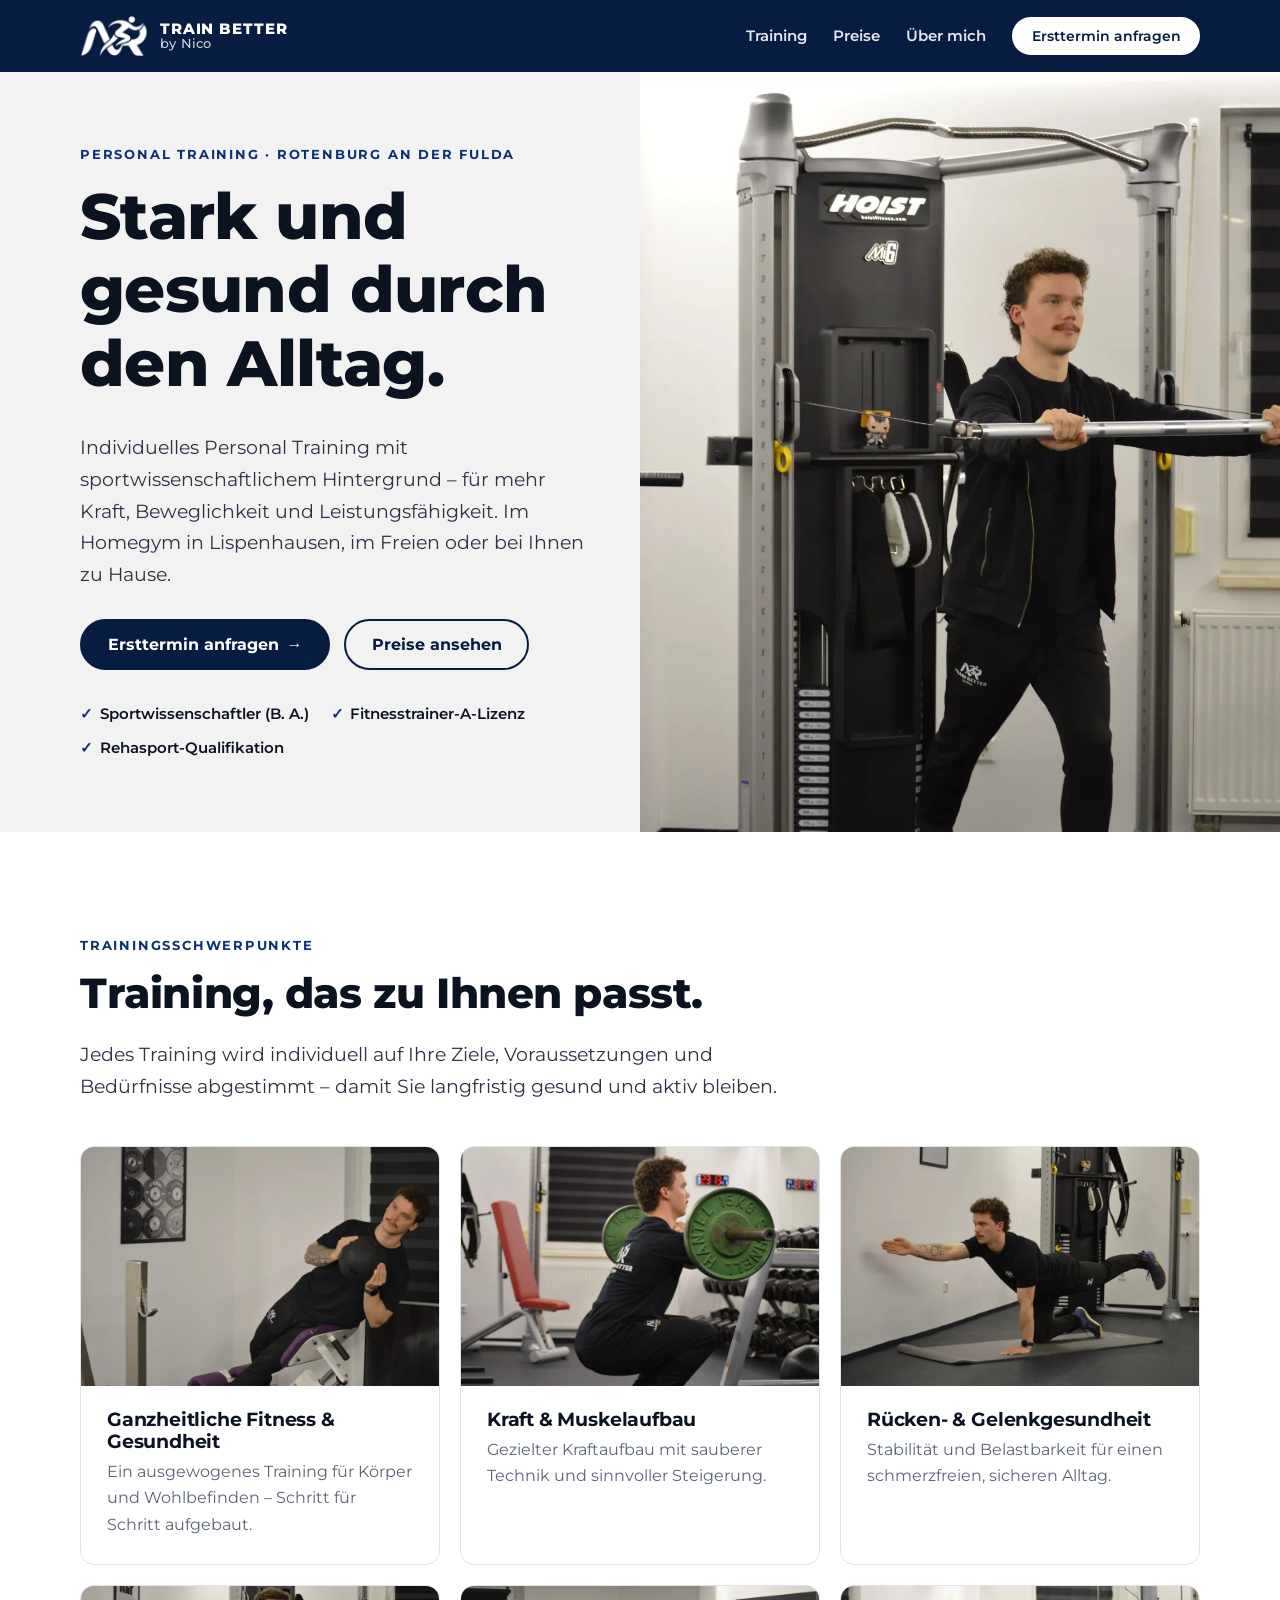
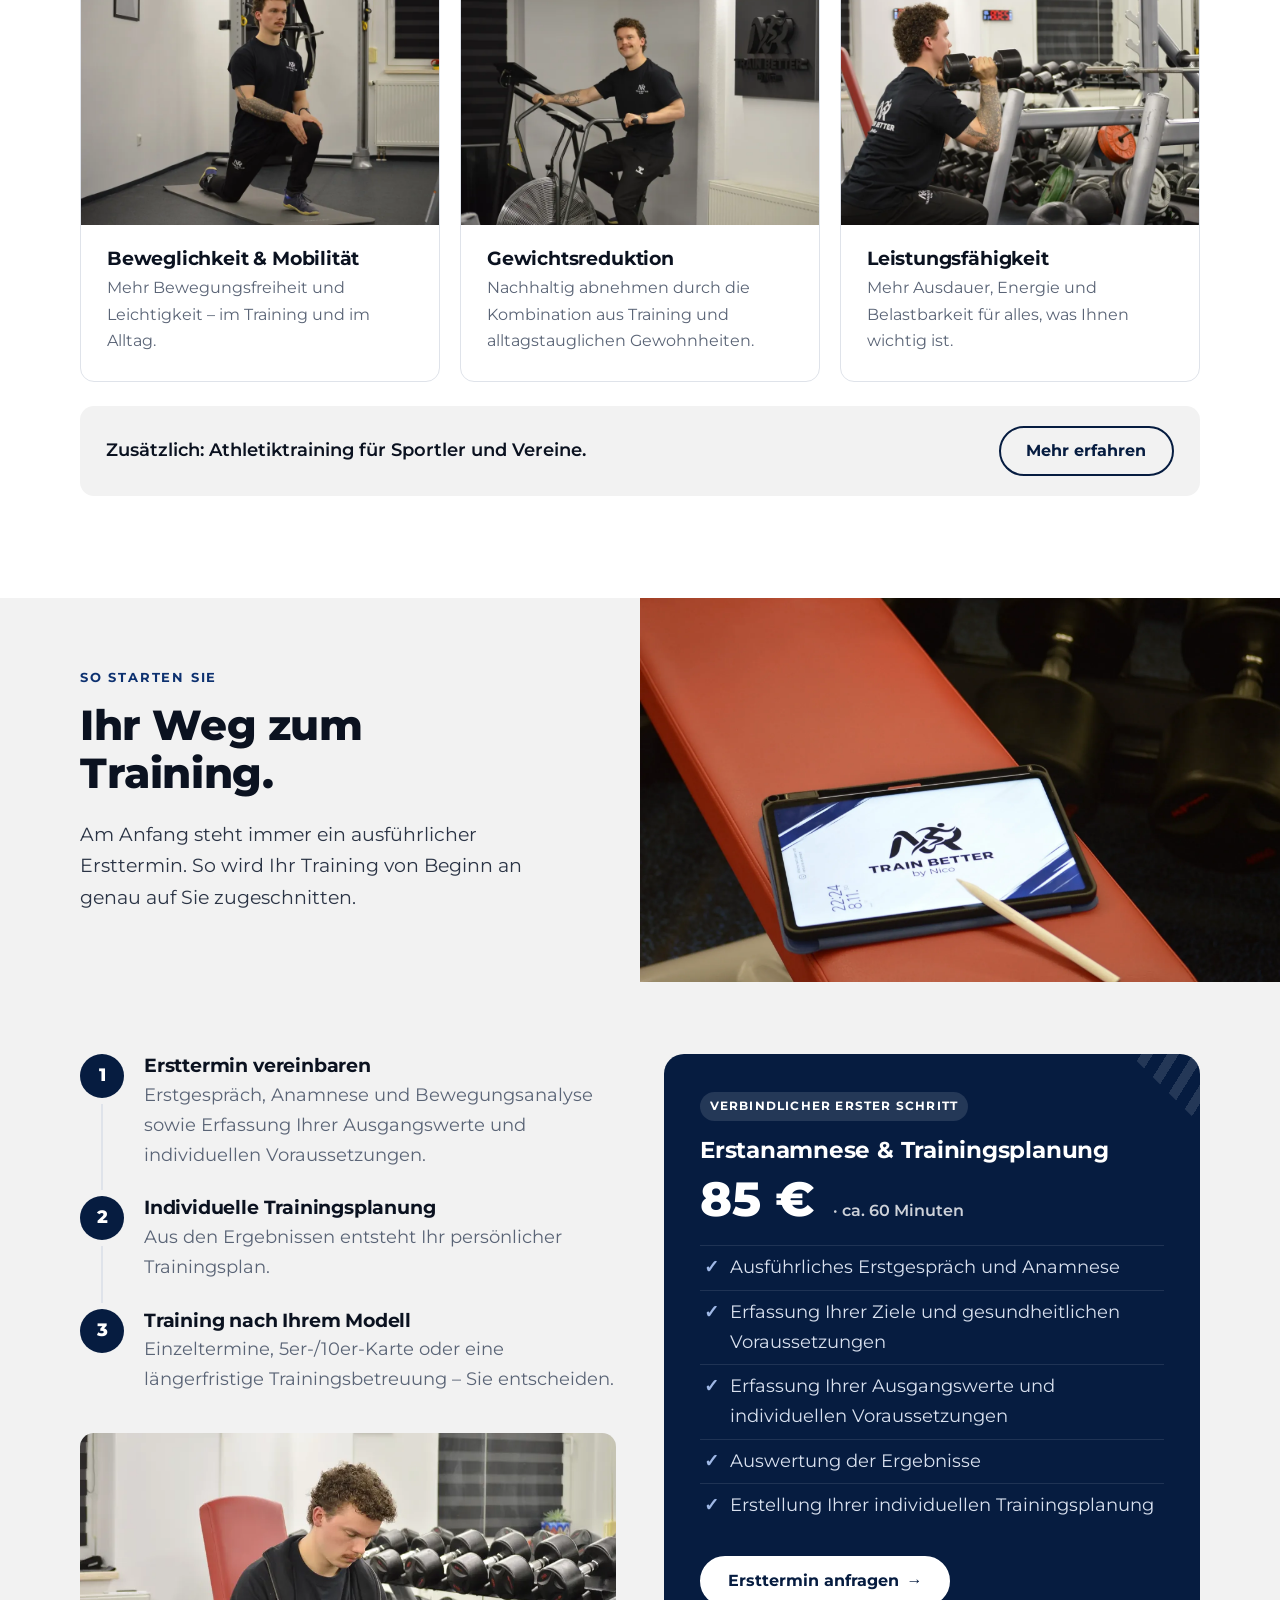
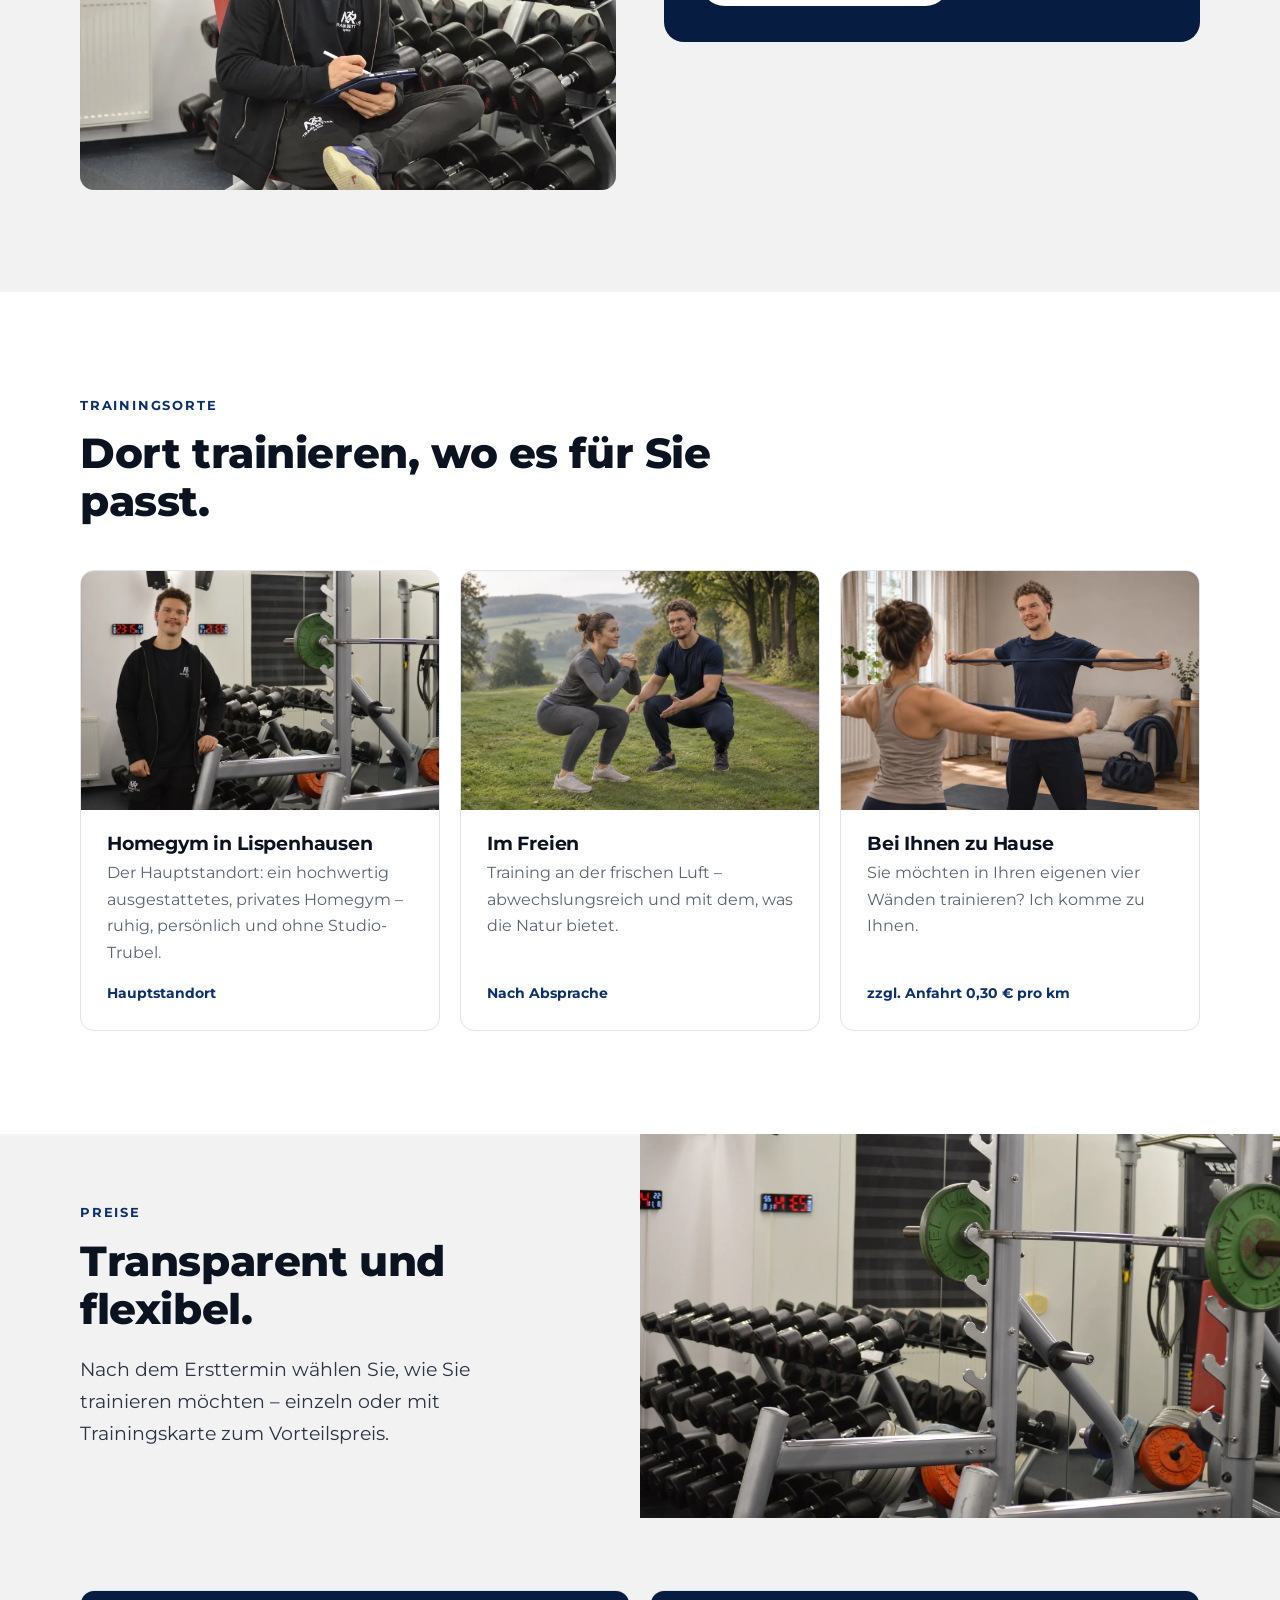
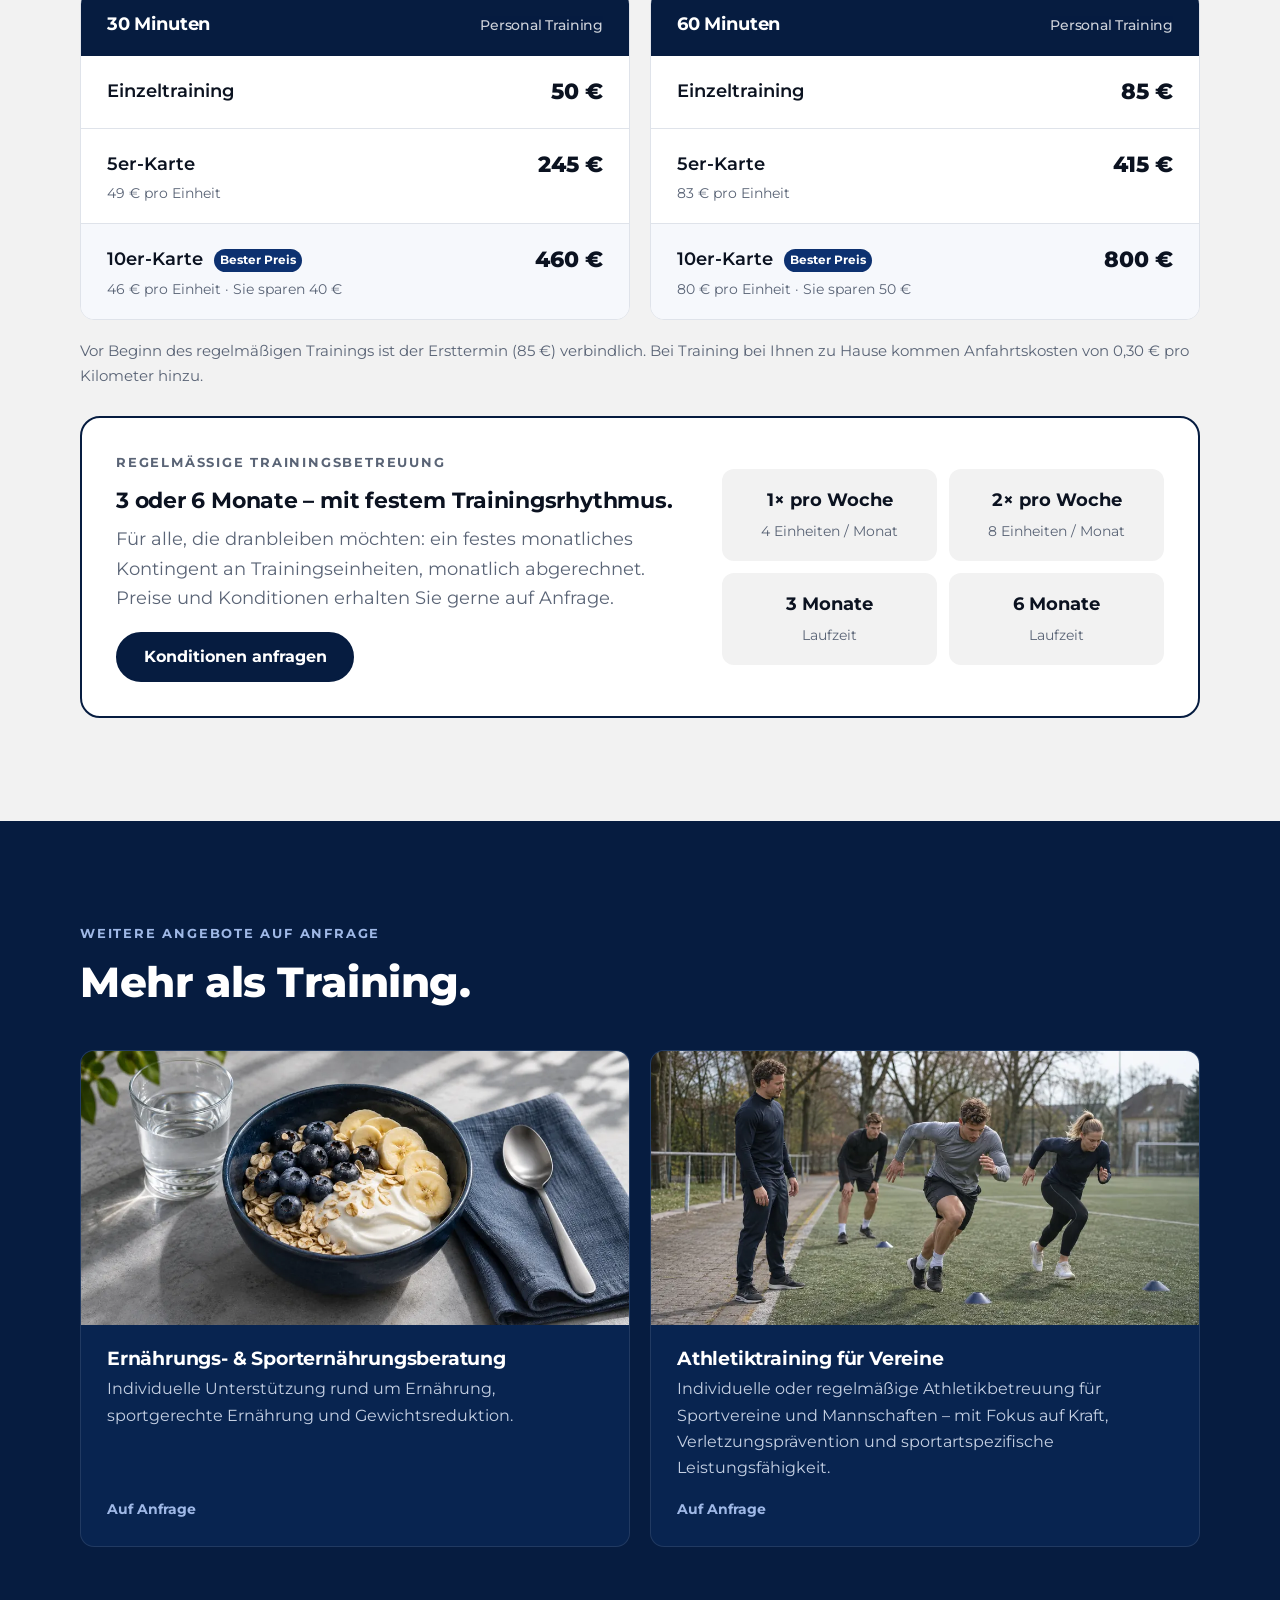
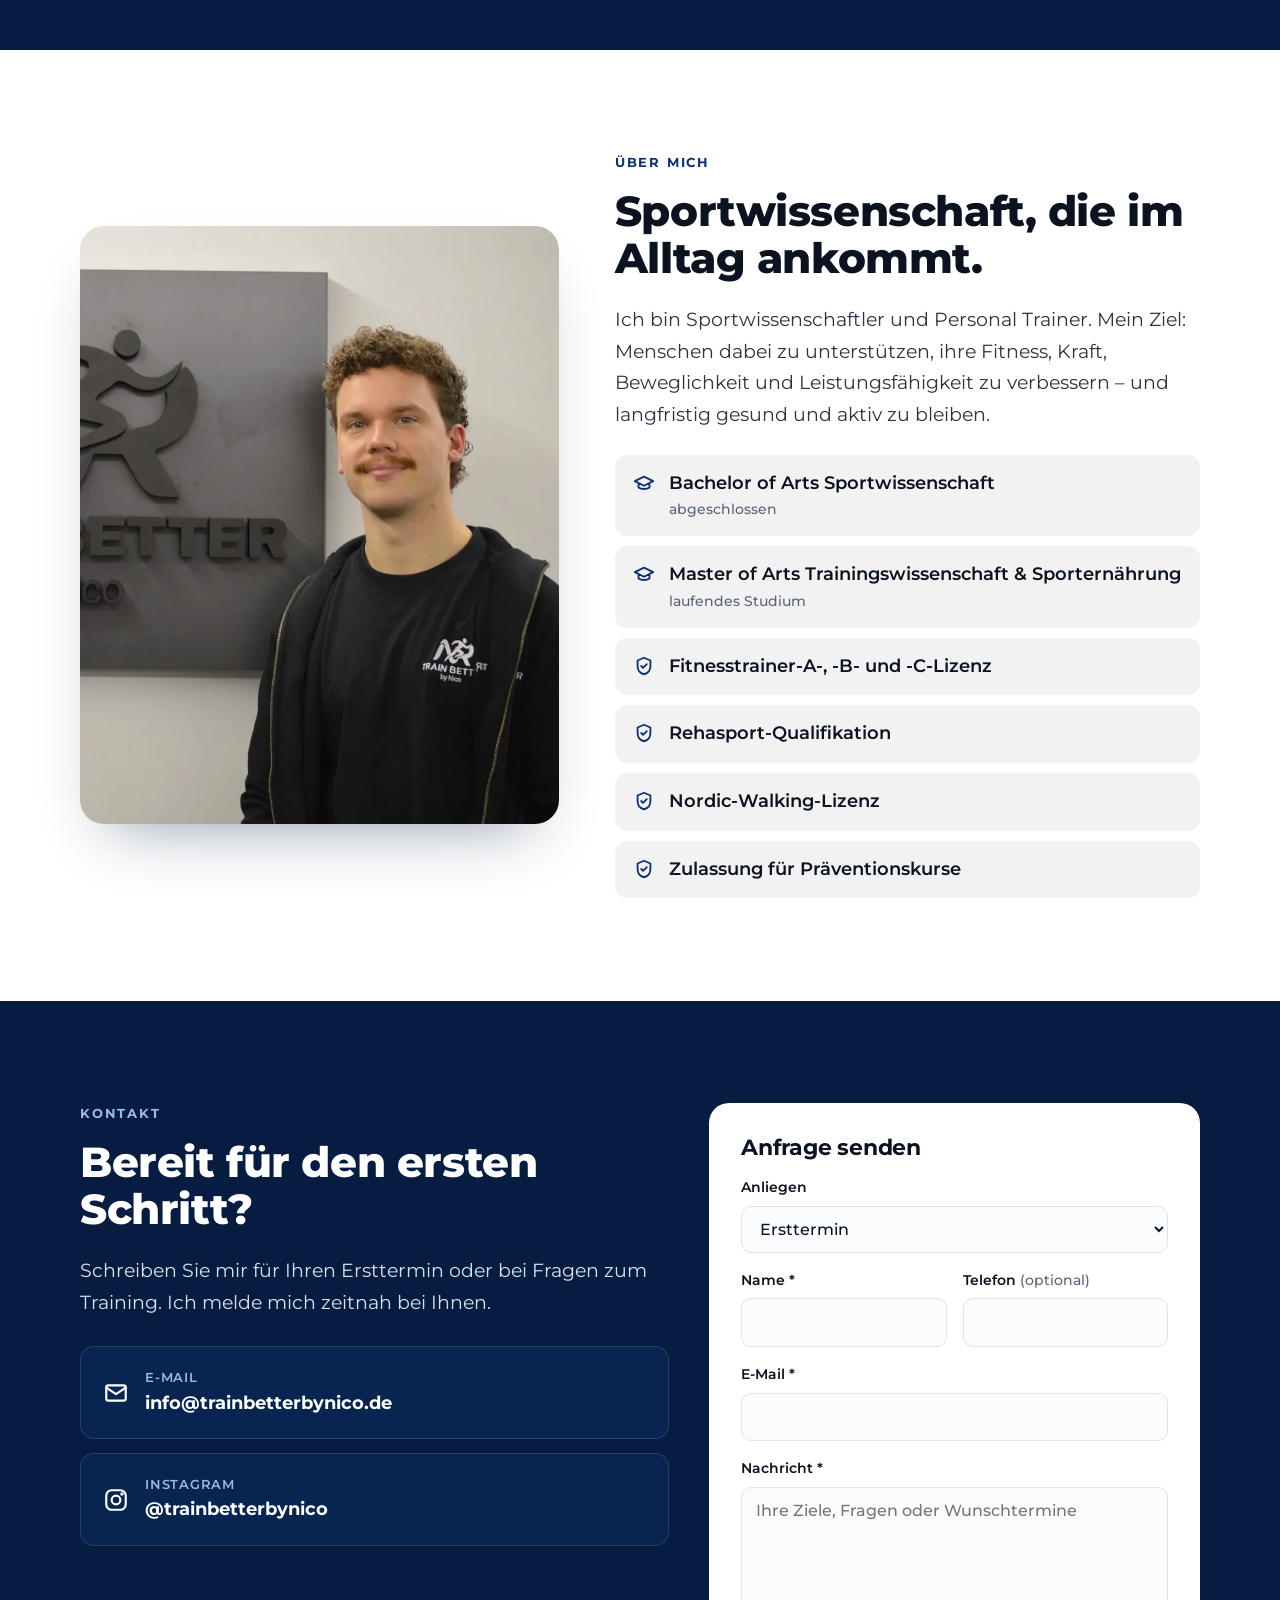
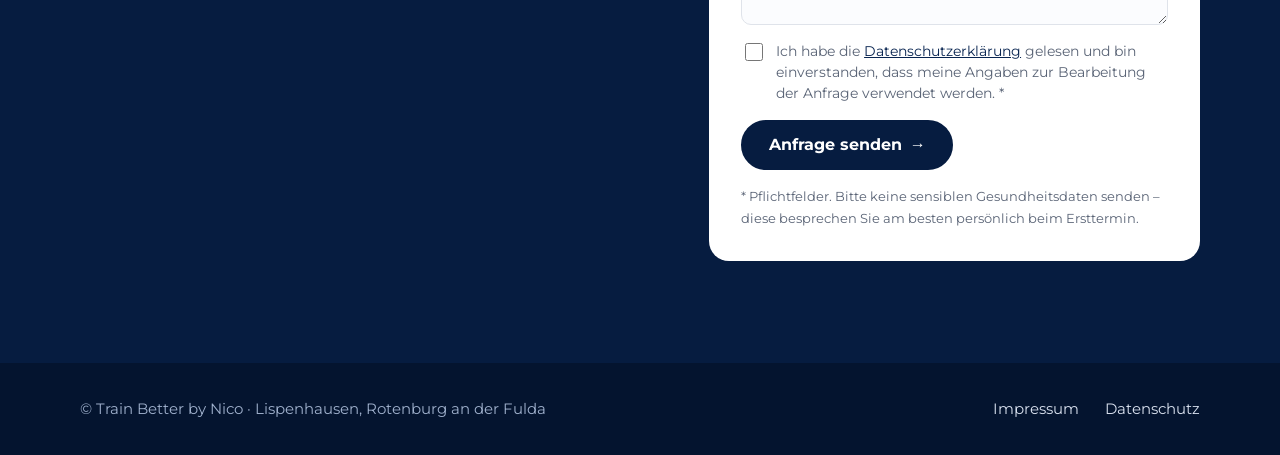
==== website/index.html @ ad7db0e7 "Echte Fotos von Nico und Textkorrekturen aus seiner Rückmeldung - Startbild, Ersttermin, Preise, Ers" ====
<!doctype html>
<html lang="de">
<head>
<meta charset="utf-8">
<meta name="viewport" content="width=device-width,initial-scale=1">
<title>Train Better by Nico – Personal Training in Rotenburg an der Fulda</title>
<meta name="description" content="Individuelles Personal Training mit sportwissenschaftlichem Hintergrund. Im Homegym in Lispenhausen, im Freien oder bei Ihnen zu Hause. Stark und gesund durch den Alltag.">
<meta name="referrer" content="no-referrer">
<meta name="theme-color" content="#061C40">
<meta property="og:title" content="Train Better by Nico – Personal Training">
<meta property="og:description" content="Stark und gesund durch den Alltag. Individuelles Personal Training mit sportwissenschaftlichem Hintergrund.">
<meta property="og:type" content="website">
<meta property="og:url" content="https://trainbetterbynico.de/">
<meta property="og:image" content="https://trainbetterbynico.de/assets/logo-dark.png">
<link rel="icon" type="image/png" href="favicon.png">
<link rel="apple-touch-icon" href="apple-touch-icon.png">
<link rel="preload" href="assets/montserrat.woff2" as="font" type="font/woff2" crossorigin>
<link rel="stylesheet" href="styles.css">
</head>
<body>

<header class="site-header">
  <div class="wrap bar">
    <a class="brand" href="#start" aria-label="Train Better by Nico – zur Startseite">
      <img src="assets/mark-light.png" alt="" width="68" height="40">
      <span>TRAIN BETTER<small>by Nico</small></span>
    </a>
    <button class="menu-toggle" type="button" aria-expanded="false" aria-controls="hauptnav" aria-label="Menü öffnen">
      <svg width="22" height="22" viewBox="0 0 24 24" fill="none" stroke="currentColor" stroke-width="2.2" stroke-linecap="round"><path d="M4 7h16M4 12h16M4 17h16"/></svg>
    </button>
    <nav class="nav" id="hauptnav" aria-label="Hauptnavigation">
      <a href="#training">Training</a>
      <a href="#preise">Preise</a>
      <a href="#ueber-nico">Über mich</a>
      <a class="btn btn-light" href="#kontakt">Ersttermin anfragen</a>
    </nav>
  </div>
</header>

<main id="start">

  <!-- HERO -->
  <div class="hero">
    <img class="hero-bg" src="assets/hero.webp" srcset="assets/hero-1200.webp 1200w, assets/hero.webp 2048w" sizes="100vw" alt="Nico trainiert am Kabelzug in seinem Homegym" width="2048" height="1361" fetchpriority="high">
    <div class="wrap hero-grid">
      <div class="hero-text">
        <p class="eyebrow">Personal Training · Rotenburg an der Fulda</p>
        <h1>Stark und gesund durch den Alltag.</h1>
        <p class="lead">Individuelles Personal Training mit sportwissenschaftlichem Hintergrund – für mehr Kraft, Beweglichkeit und Leistungsfähigkeit. Im Homegym in Lispenhausen, im Freien oder bei Ihnen zu Hause.</p>
        <div class="hero-actions">
          <a class="btn btn-primary" href="#kontakt">Ersttermin anfragen <span aria-hidden="true">→</span></a>
          <a class="btn btn-ghost" href="#preise">Preise ansehen</a>
        </div>
        <ul class="trust">
          <li>Sportwissenschaftler (B.&nbsp;A.)</li>
          <li>Fitnesstrainer-A-Lizenz</li>
          <li>Rehasport-Qualifikation</li>
        </ul>
      </div>
    </div>
  </div>

  <!-- SCHWERPUNKTE -->
  <section id="training">
    <div class="wrap">
      <div class="section-head">
        <p class="eyebrow">Trainingsschwerpunkte</p>
        <h2>Training, das zu Ihnen passt.</h2>
        <p class="lead">Jedes Training wird individuell auf Ihre Ziele, Voraussetzungen und Bedürfnisse abgestimmt – damit Sie langfristig gesund und aktiv bleiben.</p>
      </div>
      <div class="grid-3">
        <article class="card photo-card">
          <img src="assets/foto-ganzheitlich.webp" alt="Nico bei einer Rumpfübung mit Medizinball" width="900" height="598" loading="lazy" decoding="async">
          <div class="card-body">
          <h3>Ganzheitliche Fitness &amp; Gesundheit</h3>
          <p>Ein ausgewogenes Training für Körper und Wohlbefinden – Schritt für Schritt aufgebaut.</p>
          </div>
        </article>
        <article class="card photo-card">
          <img src="assets/foto-kraft.webp" alt="Nico bei einer Frontkniebeuge mit Langhantel" width="900" height="598" loading="lazy" decoding="async">
          <div class="card-body">
          <h3>Kraft &amp; Muskelaufbau</h3>
          <p>Gezielter Kraftaufbau mit sauberer Technik und sinnvoller Steigerung.</p>
          </div>
        </article>
        <article class="card photo-card">
          <img src="assets/foto-ruecken.webp" alt="Nico im Vierfüßlerstand mit gestrecktem Arm und Bein" width="900" height="598" loading="lazy" decoding="async">
          <div class="card-body">
          <h3>Rücken- &amp; Gelenkgesundheit</h3>
          <p>Stabilität und Belastbarkeit für einen schmerzfreien, sicheren Alltag.</p>
          </div>
        </article>
        <article class="card photo-card">
          <img src="assets/foto-beweglichkeit.webp" alt="Nico bei einer Dehnübung im Ausfallschritt" width="900" height="598" loading="lazy" decoding="async">
          <div class="card-body">
          <h3>Beweglichkeit &amp; Mobilität</h3>
          <p>Mehr Bewegungsfreiheit und Leichtigkeit – im Training und im Alltag.</p>
          </div>
        </article>
        <article class="card photo-card">
          <img src="assets/foto-abnehmen.webp" alt="Nico auf dem Air Bike" width="900" height="598" loading="lazy" decoding="async">
          <div class="card-body">
          <h3>Gewichtsreduktion</h3>
          <p>Nachhaltig abnehmen durch die Kombination aus Training und alltagstauglichen Gewohnheiten.</p>
          </div>
        </article>
        <article class="card photo-card">
          <img src="assets/foto-leistung.webp" alt="Nico bei einer Kniebeuge mit Kurzhantel" width="900" height="598" loading="lazy" decoding="async">
          <div class="card-body">
          <h3>Leistungsfähigkeit</h3>
          <p>Mehr Ausdauer, Energie und Belastbarkeit für alles, was Ihnen wichtig ist.</p>
          </div>
        </article>
      </div>
      <div class="note-strip">
        <p>Zusätzlich: Athletiktraining für Sportler und Vereine.</p>
        <a class="btn btn-ghost" href="#weitere">Mehr erfahren</a>
      </div>
    </div>
  </section>

  <!-- SO STARTEN SIE -->
  <section class="section-grey start-section" id="ersttermin">
    <div class="start-banner">
      <img class="start-banner-img" src="assets/ersttermin.webp" srcset="assets/ersttermin-1200.webp 1200w, assets/ersttermin.webp 2048w" sizes="100vw" alt="Tablet mit Train-Better-Logo auf einer Hantelbank" width="2048" height="1361" loading="lazy" decoding="async">
      <div class="wrap">
        <div class="start-banner-text">
          <p class="eyebrow">So starten Sie</p>
          <h2>Ihr Weg zum Training.</h2>
          <p class="lead">Am Anfang steht immer ein ausführlicher Ersttermin. So wird Ihr Training von Beginn an genau auf Sie zugeschnitten.</p>
        </div>
      </div>
    </div>
    <div class="wrap start-grid">
      <div>
        <ol class="steps">
          <li>
            <h3>Ersttermin vereinbaren</h3>
            <p>Erstgespräch, Anamnese und Bewegungsanalyse sowie Erfassung Ihrer Ausgangswerte und individuellen Voraussetzungen.</p>
          </li>
          <li>
            <h3>Individuelle Trainingsplanung</h3>
            <p>Aus den Ergebnissen entsteht Ihr persönlicher Trainingsplan.</p>
          </li>
          <li>
            <h3>Training nach Ihrem Modell</h3>
            <p>Einzeltermine, 5er-/10er-Karte oder eine längerfristige Trainingsbetreuung – Sie entscheiden.</p>
          </li>
        </ol>
        <figure class="start-photo">
          <img src="assets/erstgespraech.webp" alt="Nico notiert Trainingsdaten auf einem Klemmbrett" width="900" height="598" loading="lazy" decoding="async">
        </figure>
      </div>
      <div class="offer">
        <span class="badge">Verbindlicher erster Schritt</span>
        <h3>Erstanamnese &amp; Trainingsplanung</h3>
        <p class="price-big">85&nbsp;€ <small>· ca. 60 Minuten</small></p>
        <ul>
          <li>Ausführliches Erstgespräch und Anamnese</li>
          <li>Erfassung Ihrer Ziele und gesundheitlichen Voraussetzungen</li>
          <li>Erfassung Ihrer Ausgangswerte und individuellen Voraussetzungen</li>
          <li>Auswertung der Ergebnisse</li>
          <li>Erstellung Ihrer individuellen Trainingsplanung</li>
        </ul>
        <a class="btn btn-light" href="#kontakt">Ersttermin anfragen <span aria-hidden="true">→</span></a>
      </div>
    </div>
  </section>

  <!-- TRAININGSORTE -->
  <section id="orte">
    <div class="wrap">
      <div class="section-head">
        <p class="eyebrow">Trainingsorte</p>
        <h2>Dort trainieren, wo es für Sie passt.</h2>
      </div>
      <div class="grid-3">
        <article class="card photo-card loc">
          <img src="assets/ort-homegym.webp" alt="Nico am Hantelregal in seinem Homegym in Lispenhausen" width="900" height="598" loading="lazy" decoding="async">
          <div class="card-body">
          <h3>Homegym in Lispenhausen</h3>
          <p>Der Hauptstandort: ein hochwertig ausgestattetes, privates Homegym – ruhig, persönlich und ohne Studio-Trubel.</p>
          <span class="tag">Hauptstandort</span>
          </div>
        </article>
        <article class="card photo-card loc">
          <img src="assets/ort-freien.webp" alt="Nico korrigiert eine Kniebeuge bei einer Kundin auf einer Wiese" width="900" height="600" loading="lazy" decoding="async">
          <div class="card-body">
          <h3>Im Freien</h3>
          <p>Training an der frischen Luft – abwechslungsreich und mit dem, was die Natur bietet.</p>
          <span class="tag">Nach Absprache</span>
          </div>
        </article>
        <article class="card photo-card loc">
          <img src="assets/ort-zuhause.webp" alt="Nico trainiert mit einer Kundin mit Widerstandsband im Wohnzimmer" width="900" height="600" loading="lazy" decoding="async">
          <div class="card-body">
          <h3>Bei Ihnen zu Hause</h3>
          <p>Sie möchten in Ihren eigenen vier Wänden trainieren? Ich komme zu Ihnen.</p>
          <span class="tag">zzgl. Anfahrt 0,30&nbsp;€ pro km</span>
          </div>
        </article>
      </div>
    </div>
  </section>

  <!-- PREISE -->
  <section class="section-grey start-section" id="preise">
    <div class="start-banner banner-preise">
      <img class="start-banner-img" src="assets/preise.webp" srcset="assets/preise-1200.webp 1200w, assets/preise.webp 2048w" sizes="100vw" alt="Kurzhantelregal im Homegym" width="2048" height="1361" loading="lazy" decoding="async">
      <div class="wrap">
        <div class="start-banner-text">
          <p class="eyebrow">Preise</p>
          <h2>Transparent und flexibel.</h2>
          <p class="lead">Nach dem Ersttermin wählen Sie, wie Sie trainieren möchten – einzeln oder mit Trainingskarte zum Vorteilspreis.</p>
        </div>
      </div>
    </div>
    <div class="wrap">
      <div class="price-wrap">
        <div class="price-card">
          <h3>30 Minuten <span>Personal Training</span></h3>
          <div class="price-row">
            <span class="name">Einzeltraining</span><span class="val">50&nbsp;€</span>
          </div>
          <div class="price-row">
            <span class="name">5er-Karte</span><span class="val">245&nbsp;€</span>
            <span class="per">49&nbsp;€ pro Einheit</span>
          </div>
          <div class="price-row hl">
            <span class="name">10er-Karte <span class="save">Bester Preis</span></span><span class="val">460&nbsp;€</span>
            <span class="per">46&nbsp;€ pro Einheit · Sie sparen 40&nbsp;€</span>
          </div>
        </div>
        <div class="price-card">
          <h3>60 Minuten <span>Personal Training</span></h3>
          <div class="price-row">
            <span class="name">Einzeltraining</span><span class="val">85&nbsp;€</span>
          </div>
          <div class="price-row">
            <span class="name">5er-Karte</span><span class="val">415&nbsp;€</span>
            <span class="per">83&nbsp;€ pro Einheit</span>
          </div>
          <div class="price-row hl">
            <span class="name">10er-Karte <span class="save">Bester Preis</span></span><span class="val">800&nbsp;€</span>
            <span class="per">80&nbsp;€ pro Einheit · Sie sparen 50&nbsp;€</span>
          </div>
        </div>
      </div>
      <p class="price-foot">Vor Beginn des regelmäßigen Trainings ist der Ersttermin (85&nbsp;€) verbindlich. Bei Training bei Ihnen zu Hause kommen Anfahrtskosten von 0,30&nbsp;€ pro Kilometer hinzu.</p>

      <div class="plan">
        <div>
          <p class="eyebrow">Regelmäßige Trainingsbetreuung</p>
          <h3>3 oder 6 Monate – mit festem Trainingsrhythmus.</h3>
          <p>Für alle, die dranbleiben möchten: ein festes monatliches Kontingent an Trainingseinheiten, monatlich abgerechnet. Preise und Konditionen erhalten Sie gerne auf Anfrage.</p>
          <a class="btn btn-primary" href="#kontakt" data-anliegen="Trainingsbetreuung (3 oder 6 Monate)">Konditionen anfragen</a>
        </div>
        <div class="plan-opts">
          <div><strong>1× pro Woche</strong><span>4 Einheiten / Monat</span></div>
          <div><strong>2× pro Woche</strong><span>8 Einheiten / Monat</span></div>
          <div><strong>3 Monate</strong><span>Laufzeit</span></div>
          <div><strong>6 Monate</strong><span>Laufzeit</span></div>
        </div>
      </div>
    </div>
  </section>

  <!-- WEITERE ANGEBOTE -->
  <section class="section-navy" id="weitere">
    <div class="wrap">
      <div class="section-head">
        <p class="eyebrow">Weitere Angebote auf Anfrage</p>
        <h2>Mehr als Training.</h2>
      </div>
      <div class="grid-2">
        <article class="card photo-card loc">
          <img src="assets/angebot-ernaehrung.webp" alt="Schale mit Haferflocken, Joghurt, Heidelbeeren und Banane" width="1000" height="500" loading="lazy" decoding="async">
          <div class="card-body">
          <h3>Ernährungs- &amp; Sporternährungsberatung</h3>
          <p>Individuelle Unterstützung rund um Ernährung, sportgerechte Ernährung und Gewichtsreduktion.</p>
          <span class="tag">Auf Anfrage</span>
          </div>
        </article>
        <article class="card photo-card loc">
          <img src="assets/angebot-verein.webp" alt="Nico beobachtet Sportler bei Sprintübungen auf dem Sportplatz" width="1000" height="500" loading="lazy" decoding="async">
          <div class="card-body">
          <h3>Athletiktraining für Vereine</h3>
          <p>Individuelle oder regelmäßige Athletikbetreuung für Sportvereine und Mannschaften – mit Fokus auf Kraft, Verletzungsprävention und sportartspezifische Leistungsfähigkeit.</p>
          <span class="tag">Auf Anfrage</span>
          </div>
        </article>
      </div>
    </div>
  </section>

  <!-- ÜBER MICH -->
  <section id="ueber-nico">
    <div class="wrap about-grid">
      <div class="about-photo">
        <img src="assets/nico-portrait.webp" alt="Nico in seinem Homegym vor dem Train-Better-Logo" width="800" height="1000" loading="lazy" decoding="async">
      </div>
      <div>
        <p class="eyebrow">Über mich</p>
        <h2>Sportwissenschaft, die im Alltag ankommt.</h2>
        <p class="lead">Ich bin Sportwissenschaftler und Personal Trainer. Mein Ziel: Menschen dabei zu unterstützen, ihre Fitness, Kraft, Beweglichkeit und Leistungsfähigkeit zu verbessern – und langfristig gesund und aktiv zu bleiben.</p>
        <ul class="quals">
          <li><svg viewBox="0 0 24 24" fill="none" stroke="currentColor" stroke-width="2" stroke-linecap="round" stroke-linejoin="round" aria-hidden="true"><path d="M22 10L12 5 2 10l10 5 10-5zM6 12v5c3 2 9 2 12 0v-5"/></svg><div>Bachelor of Arts Sportwissenschaft<span>abgeschlossen</span></div></li>
          <li><svg viewBox="0 0 24 24" fill="none" stroke="currentColor" stroke-width="2" stroke-linecap="round" stroke-linejoin="round" aria-hidden="true"><path d="M22 10L12 5 2 10l10 5 10-5zM6 12v5c3 2 9 2 12 0v-5"/></svg><div>Master of Arts Trainingswissenschaft &amp; Sporternährung<span>laufendes Studium</span></div></li>
          <li><svg viewBox="0 0 24 24" fill="none" stroke="currentColor" stroke-width="2" stroke-linecap="round" stroke-linejoin="round" aria-hidden="true"><path d="M9 12l2 2 4-4M12 3l7 3v6c0 4.5-3 8-7 9-4-1-7-4.5-7-9V6z"/></svg><div>Fitnesstrainer-A-, -B- und -C-Lizenz</div></li>
          <li><svg viewBox="0 0 24 24" fill="none" stroke="currentColor" stroke-width="2" stroke-linecap="round" stroke-linejoin="round" aria-hidden="true"><path d="M9 12l2 2 4-4M12 3l7 3v6c0 4.5-3 8-7 9-4-1-7-4.5-7-9V6z"/></svg><div>Rehasport-Qualifikation</div></li>
          <li><svg viewBox="0 0 24 24" fill="none" stroke="currentColor" stroke-width="2" stroke-linecap="round" stroke-linejoin="round" aria-hidden="true"><path d="M9 12l2 2 4-4M12 3l7 3v6c0 4.5-3 8-7 9-4-1-7-4.5-7-9V6z"/></svg><div>Nordic-Walking-Lizenz</div></li>
          <li><svg viewBox="0 0 24 24" fill="none" stroke="currentColor" stroke-width="2" stroke-linecap="round" stroke-linejoin="round" aria-hidden="true"><path d="M9 12l2 2 4-4M12 3l7 3v6c0 4.5-3 8-7 9-4-1-7-4.5-7-9V6z"/></svg><div>Zulassung für Präventionskurse</div></li>
        </ul>
      </div>
    </div>
  </section>

  <!-- KONTAKT -->
  <section class="section-navy" id="kontakt">
    <div class="wrap contact-box">
      <div>
        <p class="eyebrow">Kontakt</p>
        <h2>Bereit für den ersten Schritt?</h2>
        <p class="lead" style="color:#d9e1ef">Schreiben Sie mir für Ihren Ersttermin oder bei Fragen zum Training. Ich melde mich zeitnah bei Ihnen.</p>
        <ul class="contact-list">
          <li>
            <a href="mailto:info@trainbetterbynico.de">
              <svg viewBox="0 0 24 24" fill="none" stroke="currentColor" stroke-width="2" stroke-linecap="round" stroke-linejoin="round" aria-hidden="true"><rect x="3" y="5" width="18" height="14" rx="2"/><path d="M3 7l9 6 9-6"/></svg>
              <span><small>E-Mail</small><strong>info@trainbetterbynico.de</strong></span>
            </a>
          </li>
          <li>
            <a href="https://www.instagram.com/trainbetterbynico/" rel="noopener" target="_blank">
              <svg viewBox="0 0 24 24" fill="none" stroke="currentColor" stroke-width="2" stroke-linecap="round" stroke-linejoin="round" aria-hidden="true"><rect x="3" y="3" width="18" height="18" rx="5"/><circle cx="12" cy="12" r="4"/><circle cx="17.5" cy="6.5" r=".6" fill="currentColor"/></svg>
              <span><small>Instagram</small><strong>@trainbetterbynico</strong></span>
            </a>
          </li>
        </ul>
      </div>
      <form class="contact-form" action="kontakt.php" method="post" accept-charset="UTF-8">
        <h3>Anfrage senden</h3>
        <p class="form-error" id="form-error" role="alert" hidden></p>
        <input type="hidden" name="t" id="form-t" value="">
        <div class="hp" aria-hidden="true"><label>Website <input type="text" name="website" tabindex="-1" autocomplete="off"></label></div>
        <label class="field">Anliegen
          <select name="anliegen" id="form-anliegen">
              <option>Ersttermin</option>
              <option>Personal Training</option>
              <option>Trainingsbetreuung (3 oder 6 Monate)</option>
              <option>Ernährungsberatung</option>
              <option>Athletiktraining für Vereine</option>
              <option>Sonstiges</option>
          </select>
        </label>
        <div class="field-row">
          <label class="field">Name *<input type="text" name="name" required maxlength="100" autocomplete="name"></label>
          <label class="field"><span>Telefon <span class="opt">(optional)</span></span><input type="tel" name="telefon" maxlength="50" autocomplete="tel"></label>
        </div>
        <label class="field">E-Mail *<input type="email" name="email" required maxlength="200" autocomplete="email"></label>
        <label class="field">Nachricht *<textarea name="nachricht" rows="5" required maxlength="5000" placeholder="Ihre Ziele, Fragen oder Wunschtermine"></textarea></label>
        <label class="check"><input type="checkbox" name="datenschutz" required> <span>Ich habe die <a href="datenschutz.html" target="_blank">Datenschutzerklärung</a> gelesen und bin einverstanden, dass meine Angaben zur Bearbeitung der Anfrage verwendet werden. *</span></label>
        <button class="btn btn-primary" type="submit">Anfrage senden <span aria-hidden="true">→</span></button>
        <p class="form-note">* Pflichtfelder. Bitte keine sensiblen Gesundheitsdaten senden – diese besprechen Sie am besten persönlich beim Ersttermin.</p>
      </form>
    </div>
  </section>

</main>

<footer class="site-footer">
  <div class="wrap bar">
    <span>© Train Better by Nico · Lispenhausen, Rotenburg an der Fulda</span>
    <nav aria-label="Rechtliche Informationen">
      <a href="impressum.html">Impressum</a>
      <a href="datenschutz.html">Datenschutz</a>
    </nav>
  </div>
</footer>

<script>
(function () {
  // Kontaktformular: Startzeit, Anliegen aus Buttons, Fehlermeldungen
  var t = document.getElementById('form-t');
  if (t) t.value = Math.floor(Date.now() / 1000);
  var sel = document.getElementById('form-anliegen');
  document.querySelectorAll('[data-anliegen]').forEach(function (a) {
    a.addEventListener('click', function () { if (sel) sel.value = a.getAttribute('data-anliegen'); });
  });
  var msgs = {
    pflicht: 'Bitte füllen Sie alle Pflichtfelder aus und bestätigen Sie die Datenschutzerklärung.',
    email: 'Bitte prüfen Sie Ihre E-Mail-Adresse.',
    zeit: 'Das ging etwas zu schnell – bitte senden Sie das Formular noch einmal.',
    senden: 'Die Nachricht konnte leider nicht gesendet werden. Bitte schreiben Sie direkt an info@trainbetterbynico.de.'
  };
  var f = new URLSearchParams(location.search).get('fehler');
  var box = document.getElementById('form-error');
  if (f && box && msgs[f]) { box.textContent = msgs[f]; box.hidden = false; }
  var btn = document.querySelector('.menu-toggle');
  var nav = document.getElementById('hauptnav');
  if (!btn || !nav) return;
  btn.addEventListener('click', function () {
    var open = nav.classList.toggle('open');
    btn.setAttribute('aria-expanded', open);
    btn.setAttribute('aria-label', open ? 'Menü schließen' : 'Menü öffnen');
  });
  nav.addEventListener('click', function (e) {
    if (e.target.closest('a')) { nav.classList.remove('open'); btn.setAttribute('aria-expanded', 'false'); }
  });
})();
</script>
</body>
</html>
---- website/styles.css ----
@font-face {
  font-family: "Montserrat";
  src: url("assets/montserrat.woff2") format("woff2");
  font-weight: 100 900;
  font-style: normal;
  font-display: swap;
}

:root {
  --navy: #061C40;
  --navy-2: #082450;
  --navy-3: #0d3170;
  --black: #000000;
  --ink: #0b1220;
  --text: #2b3445;
  --muted: #5a6476;
  --white: #FFFFFF;
  --grey: #F2F2F2;
  --line: #dfe3ea;
  --radius: 14px;
  --wrap: 1120px;
}

*, *::before, *::after { box-sizing: border-box; }
html { scroll-behavior: smooth; scroll-padding-top: 84px; -webkit-text-size-adjust: 100%; }
body {
  margin: 0;
  font-family: "Montserrat", Arial, sans-serif;
  font-size: 18px;
  line-height: 1.65;
  color: var(--text);
  background: var(--white);
}
img { max-width: 100%; height: auto; display: block; }
a { color: var(--navy-2); }
h1, h2, h3 { color: var(--ink); line-height: 1.15; margin: 0 0 .5em; letter-spacing: -.01em; }
h1 { font-size: clamp(2.3rem, 5.5vw, 4rem); font-weight: 800; }
h2 { font-size: clamp(1.8rem, 3.6vw, 2.6rem); font-weight: 800; }
h3 { font-size: 1.2rem; font-weight: 700; }
p { margin: 0 0 1em; }

.wrap { width: min(var(--wrap), 100% - 40px); margin-inline: auto; }
.eyebrow {
  font-size: .8rem; font-weight: 700; letter-spacing: .14em; text-transform: uppercase;
  color: var(--navy-3); margin: 0 0 .9rem;
}
.lead { font-size: 1.2rem; color: var(--text); max-width: 38em; }

/* Buttons */
.btn {
  display: inline-flex; align-items: center; gap: .5em;
  padding: .95em 1.6em; border-radius: 999px;
  font: 700 1rem/1 "Montserrat", Arial, sans-serif; text-decoration: none;
  border: 2px solid var(--navy); transition: background .2s, color .2s, transform .2s;
}
.btn-primary { background: var(--navy); color: var(--white); }
.btn-primary:hover { background: var(--navy-2); transform: translateY(-1px); }
.btn-ghost { background: transparent; color: var(--navy); }
.btn-ghost:hover { background: var(--navy); color: var(--white); }
.btn-light { background: var(--white); color: var(--navy); border-color: var(--white); }
.btn-light:hover { background: var(--grey); }
.btn:focus-visible, a:focus-visible { outline: 3px solid #6aa0ff; outline-offset: 3px; }

/* Header */
.site-header {
  position: sticky; top: 0; z-index: 20;
  background: var(--navy); color: var(--white);
  box-shadow: 0 1px 0 rgba(255,255,255,.06);
}
.site-header .bar { display: flex; align-items: center; justify-content: space-between; gap: 20px; min-height: 72px; }
.brand { display: flex; align-items: center; gap: 12px; text-decoration: none; color: var(--white); }
.brand img { height: 40px; width: auto; }
.brand span { font-weight: 800; letter-spacing: .06em; font-size: .95rem; line-height: 1.1; }
.brand small { display: block; font-weight: 500; letter-spacing: .02em; font-size: .8rem; opacity: .8; }
.nav { display: flex; align-items: center; gap: 26px; }
.nav a { color: var(--white); text-decoration: none; font-weight: 600; font-size: .95rem; opacity: .9; }
.nav a:hover { opacity: 1; text-decoration: underline; text-underline-offset: 6px; }
.nav .btn { padding: .7em 1.2em; font-size: .9rem; opacity: 1; }
.nav .btn:hover { text-decoration: none; }
.nav .btn-light { color: var(--navy); }
.menu-toggle { display: none; }

/* Hero */
.hero {
  position: relative; overflow: hidden; background: var(--grey);
  min-height: clamp(520px, 42vw, 640px); display: flex; align-items: center;
  padding: 72px 0;
}
.hero-bg {
  position: absolute; top: 0; right: 0; bottom: 0; width: 50%; height: 100%;
  object-fit: cover; object-position: 72% 35%;
}
.hero-grid { position: relative; z-index: 1; width: min(var(--wrap), 100% - 40px); }
.hero-text { max-width: min(540px, 46%); }
.hero .lead { margin-bottom: 1.8rem; }
.hero-actions { display: flex; flex-wrap: wrap; gap: 14px; }
.trust { display: flex; flex-wrap: wrap; gap: 10px 22px; margin: 2rem 0 0; padding: 0; list-style: none; font-size: .92rem; font-weight: 600; color: var(--ink); }
.trust li::before { content: "✓"; color: var(--navy-3); font-weight: 800; margin-right: .45em; }

/* Sections */
section { padding: clamp(64px, 8vw, 104px) 0; }
.section-grey { background: var(--grey); }
.section-navy { background: var(--navy); color: #d9e1ef; }
.section-navy h2, .section-navy h3 { color: var(--white); }
.section-navy .eyebrow { color: #9fb8e6; }
.section-head { max-width: 720px; margin-bottom: 44px; }

/* Focus cards */
.grid-3 { display: grid; grid-template-columns: repeat(3, 1fr); gap: 20px; }
.card {
  background: var(--white); border: 1px solid var(--line); border-radius: var(--radius);
  padding: 28px;
}
.card p { margin: 0; color: var(--muted); font-size: 1rem; }
.icon {
  width: 48px; height: 48px; border-radius: 12px; background: var(--navy); color: var(--white);
  display: grid; place-items: center; margin-bottom: 18px;
}
.icon svg { width: 26px; height: 26px; }
.note-strip {
  margin-top: 24px; padding: 20px 26px; border-radius: var(--radius);
  background: var(--grey); display: flex; flex-wrap: wrap; align-items: center; justify-content: space-between; gap: 12px;
}
.note-strip p { margin: 0; font-weight: 600; color: var(--ink); }

/* Photo cards */
.photo-card { padding: 0; overflow: hidden; display: flex; flex-direction: column; }
.photo-card img { width: 100%; aspect-ratio: 3 / 2; object-fit: cover; background: var(--grey); }
.photo-card .card-body { padding: 22px 26px 26px; }
.photo-card h3 { margin-bottom: .35em; }

/* Start / Ersttermin */
.start-section { padding-top: 0; }
.start-banner {
  position: relative; overflow: hidden; display: flex; align-items: center;
  min-height: clamp(380px, 30vw, 500px); margin-bottom: clamp(48px, 6vw, 72px);
}
.start-banner-img { position: absolute; top: 0; right: 0; bottom: 0; width: 50%; height: 100%; object-fit: cover; object-position: 60% center; }
.start-banner .wrap { position: relative; z-index: 2; }
.start-banner-text { max-width: min(460px, 44%); }
.start-banner-text .lead { margin: 0; }
.banner-preise .start-banner-img { object-position: 40% center; }

.start-grid { display: grid; grid-template-columns: 1fr 1fr; gap: 48px; align-items: start; }
.steps { list-style: none; margin: 0; padding: 0; counter-reset: s; }
.steps li { position: relative; padding: 0 0 26px 64px; counter-increment: s; }
.steps li::before {
  content: counter(s); position: absolute; left: 0; top: 0;
  width: 44px; height: 44px; border-radius: 50%; background: var(--navy); color: var(--white);
  display: grid; place-items: center; font-weight: 800;
}
.steps li:not(:last-child)::after { content: ""; position: absolute; left: 21px; top: 50px; bottom: 6px; width: 2px; background: var(--line); }
.steps h3 { margin-bottom: .25em; }
.steps p { margin: 0; color: var(--muted); }
.offer {
  background: var(--navy); color: #d9e1ef; border-radius: 20px; padding: 36px;
  position: relative; overflow: hidden;
}
.offer::after {
  content: ""; position: absolute; right: -40px; top: -30px; width: 200px; height: 140px;
  background: repeating-linear-gradient(-58deg, rgba(255,255,255,.12) 0 10px, transparent 10px 22px);
  clip-path: polygon(30% 0, 100% 0, 100% 100%);
}
.offer h3 { color: var(--white); font-size: 1.45rem; }
.offer .badge { display: inline-block; font-size: .75rem; font-weight: 700; letter-spacing: .1em; text-transform: uppercase; background: rgba(255,255,255,.12); color: var(--white); padding: .4em .8em; border-radius: 999px; margin-bottom: 16px; }
.price-big { font-size: 3rem; font-weight: 800; color: var(--white); line-height: 1; margin: 6px 0 4px; }
.price-big small { font-size: 1rem; font-weight: 600; opacity: .8; margin-left: .3em; }
.offer ul { list-style: none; padding: 0; margin: 22px 0 28px; }
.offer li { padding: 7px 0 7px 30px; position: relative; border-top: 1px solid rgba(255,255,255,.1); }
.offer li::before { content: "✓"; position: absolute; left: 4px; color: #9fb8e6; font-weight: 800; }

/* Locations */
.photo-card.loc .card-body { display: flex; flex-direction: column; flex: 1; }
.start-photo { margin: 12px 0 0; }
.start-photo img { width: 100%; aspect-ratio: 3 / 2; object-fit: cover; border-radius: var(--radius); }
.loc { display: flex; flex-direction: column; }
.loc .tag { margin-top: auto; padding-top: 16px; font-size: .85rem; font-weight: 700; color: var(--navy-3); }

/* Prices */
.price-wrap { display: grid; grid-template-columns: 1fr 1fr; gap: 20px; }
.price-card { background: var(--white); border-radius: var(--radius); border: 1px solid var(--line); overflow: hidden; }
.price-card h3 { margin: 0; padding: 22px 26px; background: var(--navy); color: var(--white); font-size: 1.15rem; display: flex; justify-content: space-between; align-items: baseline; }
.price-card h3 span { font-weight: 500; font-size: .9rem; opacity: .8; }
.price-row { display: grid; grid-template-columns: 1fr auto; gap: 4px 16px; padding: 18px 26px; border-top: 1px solid var(--line); align-items: center; }
.price-row:first-of-type { border-top: 0; }
.price-row .name { font-weight: 600; color: var(--ink); }
.price-row .val { font-weight: 800; font-size: 1.35rem; color: var(--ink); text-align: right; }
.price-row .per { grid-column: 1 / -1; font-size: .88rem; color: var(--muted); margin-top: -4px; }
.price-row.hl { background: #f6f8fc; }
.price-row .save { display: inline-block; margin-left: .5em; font-size: .72rem; font-weight: 700; color: var(--white); background: var(--navy-3); padding: .2em .55em; border-radius: 999px; vertical-align: middle; }
.price-foot { margin-top: 18px; font-size: .95rem; color: var(--muted); }

.plan { margin-top: 28px; display: grid; grid-template-columns: 1.3fr 1fr; gap: 32px; align-items: center; background: var(--white); border: 2px solid var(--navy); border-radius: 20px; padding: 34px; }
.plan h3 { font-size: 1.4rem; }
.plan p { color: var(--muted); }
.plan-opts { display: grid; grid-template-columns: 1fr 1fr; gap: 12px; }
.plan-opts div { background: var(--grey); border-radius: 12px; padding: 16px; text-align: center; }
.plan-opts strong { display: block; font-size: 1.15rem; color: var(--ink); }
.plan-opts span { font-size: .88rem; color: var(--muted); }

/* Extras */
.grid-2 { display: grid; grid-template-columns: 1fr 1fr; gap: 20px; }
.section-navy .card { background: var(--navy-2); border-color: rgba(255,255,255,.1); }
.section-navy .card p { color: #c5d0e3; }
.section-navy .icon { background: var(--white); color: var(--navy); }
.section-navy .card .tag { color: #9fb8e6; }
#weitere .photo-card img { aspect-ratio: 2 / 1; }

/* About */
.about-grid { display: grid; grid-template-columns: .9fr 1.1fr; gap: 56px; align-items: center; }
.about-visual {
  background: var(--navy); border-radius: 24px; aspect-ratio: 4 / 5; position: relative; overflow: hidden;
  display: grid; place-items: center;
}
.about-visual::before {
  content: ""; position: absolute; inset: 0;
  background: repeating-linear-gradient(-58deg, rgba(255,255,255,.07) 0 12px, transparent 12px 30px);
}
.about-visual img { position: relative; width: 62%; }
.quals { list-style: none; margin: 24px 0 0; padding: 0; display: grid; gap: 10px; }
.quals li { display: flex; gap: 14px; align-items: flex-start; padding: 14px 18px; background: var(--grey); border-radius: 12px; font-weight: 600; color: var(--ink); }
.quals li svg { flex: none; width: 22px; height: 22px; color: var(--navy-3); margin-top: 3px; }
.quals li span { display: block; font-weight: 500; font-size: .9rem; color: var(--muted); }

/* About photo */
.about-photo img { width: 100%; aspect-ratio: 4 / 5; object-fit: cover; object-position: 60% center; border-radius: 24px; box-shadow: 0 30px 60px -30px rgba(6,28,64,.45); }
@media (max-width: 960px) { .about-photo { max-width: 460px; } }

/* Contact */
.contact-box { display: grid; grid-template-columns: 1.2fr 1fr; gap: 40px; align-items: center; }
.contact-list { list-style: none; margin: 0; padding: 0; display: grid; gap: 14px; }
.contact-list a {
  display: flex; align-items: center; gap: 16px; padding: 20px 22px; border-radius: 14px;
  background: var(--navy-2); color: var(--white); text-decoration: none; border: 1px solid rgba(255,255,255,.12);
  transition: background .2s;
}
.contact-list a:hover { background: var(--navy-3); }
.contact-list svg { width: 26px; height: 26px; flex: none; }
.contact-list small { display: block; font-size: .8rem; color: #9fb8e6; font-weight: 600; letter-spacing: .06em; text-transform: uppercase; }
.contact-list strong { font-weight: 700; word-break: break-word; }

/* Contact form */
.contact-box { align-items: start; }
.contact-box .contact-list { margin-top: 28px; }
.contact-form { background: var(--white); color: var(--text); border-radius: 20px; padding: 32px; display: grid; gap: 16px; }
.contact-form h3 { color: var(--ink); font-size: 1.35rem; margin: 0; }
.field { display: grid; gap: 6px; font-size: .9rem; font-weight: 600; color: var(--ink); }
.field .opt { font-weight: 500; color: var(--muted); }
.field input, .field select, .field textarea {
  font: 500 1rem/1.4 "Montserrat", Arial, sans-serif; color: var(--ink);
  padding: 12px 14px; border: 1.5px solid var(--line); border-radius: 10px; background: #fbfcfe; width: 100%;
}
.field textarea { resize: vertical; min-height: 120px; }
.field input:focus, .field select:focus, .field textarea:focus { outline: none; border-color: var(--navy-3); box-shadow: 0 0 0 3px rgba(13,49,112,.15); background: var(--white); }
.field-row { display: grid; grid-template-columns: 1fr 1fr; gap: 16px; }
.check { display: flex; gap: 10px; align-items: flex-start; font-size: .88rem; line-height: 1.5; color: var(--muted); }
.check input { width: 18px; height: 18px; margin-top: 2px; flex: none; accent-color: var(--navy); }
.check a { color: var(--navy-2); }
.contact-form .btn { justify-self: start; cursor: pointer; }
.form-note { margin: 0; font-size: .8rem; color: var(--muted); }
.form-error { margin: 0; padding: 12px 14px; border-radius: 10px; background: #fdecec; color: #8a1c1c; font-size: .9rem; font-weight: 600; }
.hp { position: absolute; left: -9999px; width: 1px; height: 1px; overflow: hidden; }
.thanks { text-align: left; padding-top: 96px; }
@media (max-width: 760px) {
  .contact-form { padding: 22px; }
  .field-row { grid-template-columns: 1fr; }
  .contact-form .btn { justify-self: stretch; justify-content: center; }
}

/* Footer */
.site-footer { background: #04142f; color: #9fb0cc; padding: 34px 0; font-size: .92rem; }
.site-footer .bar { display: flex; flex-wrap: wrap; justify-content: space-between; align-items: center; gap: 16px; }
.site-footer a { color: #d9e1ef; text-decoration: none; margin-left: 22px; }
.site-footer a:hover { text-decoration: underline; }
.site-footer nav a:first-child { margin-left: 0; }

/* Legal pages */
.legal { padding: 64px 0 96px; max-width: 760px; }
.legal h1 { font-size: clamp(2rem, 4vw, 2.8rem); }
.legal h2 { font-size: 1.3rem; margin-top: 2em; }
.legal address { font-style: normal; line-height: 1.8; }
.back { color: var(--white); text-decoration: none; font-weight: 600; font-size: .95rem; }

/* Responsive */
@media (max-width: 900px) {
  .start-banner { flex-direction: column-reverse; align-items: stretch; min-height: 0; }
  .start-banner-img { position: static; width: 100%; height: auto; aspect-ratio: 16 / 9; margin-top: 32px; }
  .start-banner .wrap { padding-top: clamp(56px, 8vw, 80px); }
  .start-banner-text { max-width: 640px; }
}
@media (max-width: 960px) {
  .hero { flex-direction: column-reverse; align-items: stretch; padding: 0; min-height: 0; }
  .hero-bg { position: static; width: 100%; height: auto; aspect-ratio: 16 / 10; object-position: 72% 35%; margin-top: 36px; }
  .hero-grid { margin-inline: auto; padding-top: 48px; }
  .hero-text { max-width: 640px; }
}
@media (max-width: 960px) {
  .start-grid, .about-grid, .contact-box, .plan { grid-template-columns: 1fr; }
  .grid-3 { grid-template-columns: 1fr 1fr; }
  .price-wrap { grid-template-columns: 1fr; }
  .about-visual { aspect-ratio: 16 / 10; max-width: 560px; }
  .about-visual img { width: 38%; }
}
@media (max-width: 760px) {
  body { font-size: 17px; }
  .nav { display: none; position: absolute; top: 72px; left: 0; right: 0; background: var(--navy); flex-direction: column; align-items: stretch; gap: 0; padding: 8px 20px 20px; box-shadow: 0 20px 30px -20px rgba(0,0,0,.5); }
  .nav.open { display: flex; }
  .nav a { padding: 14px 0; border-bottom: 1px solid rgba(255,255,255,.08); font-size: 1.05rem; }
  .nav .btn { margin-top: 14px; justify-content: center; border-color: var(--white); background: var(--white); color: var(--navy); padding: 1em; }
  .menu-toggle {
    display: inline-grid; place-items: center; width: 46px; height: 46px; border-radius: 10px;
    background: transparent; border: 1px solid rgba(255,255,255,.25); color: var(--white); cursor: pointer;
  }
  .brand span { display: none; }
  .grid-3, .grid-2 { grid-template-columns: 1fr; }
  .hero-bg { aspect-ratio: 4 / 3; }
  .card:not(.photo-card), .offer, .plan { padding: 24px; }
  .photo-card .card-body { padding: 20px 22px 24px; }
  .price-row { padding: 16px 20px; }
  .site-footer a { margin-left: 0; margin-right: 18px; }
}
@media (prefers-reduced-motion: reduce) { html { scroll-behavior: auto; } .btn { transition: none; } }
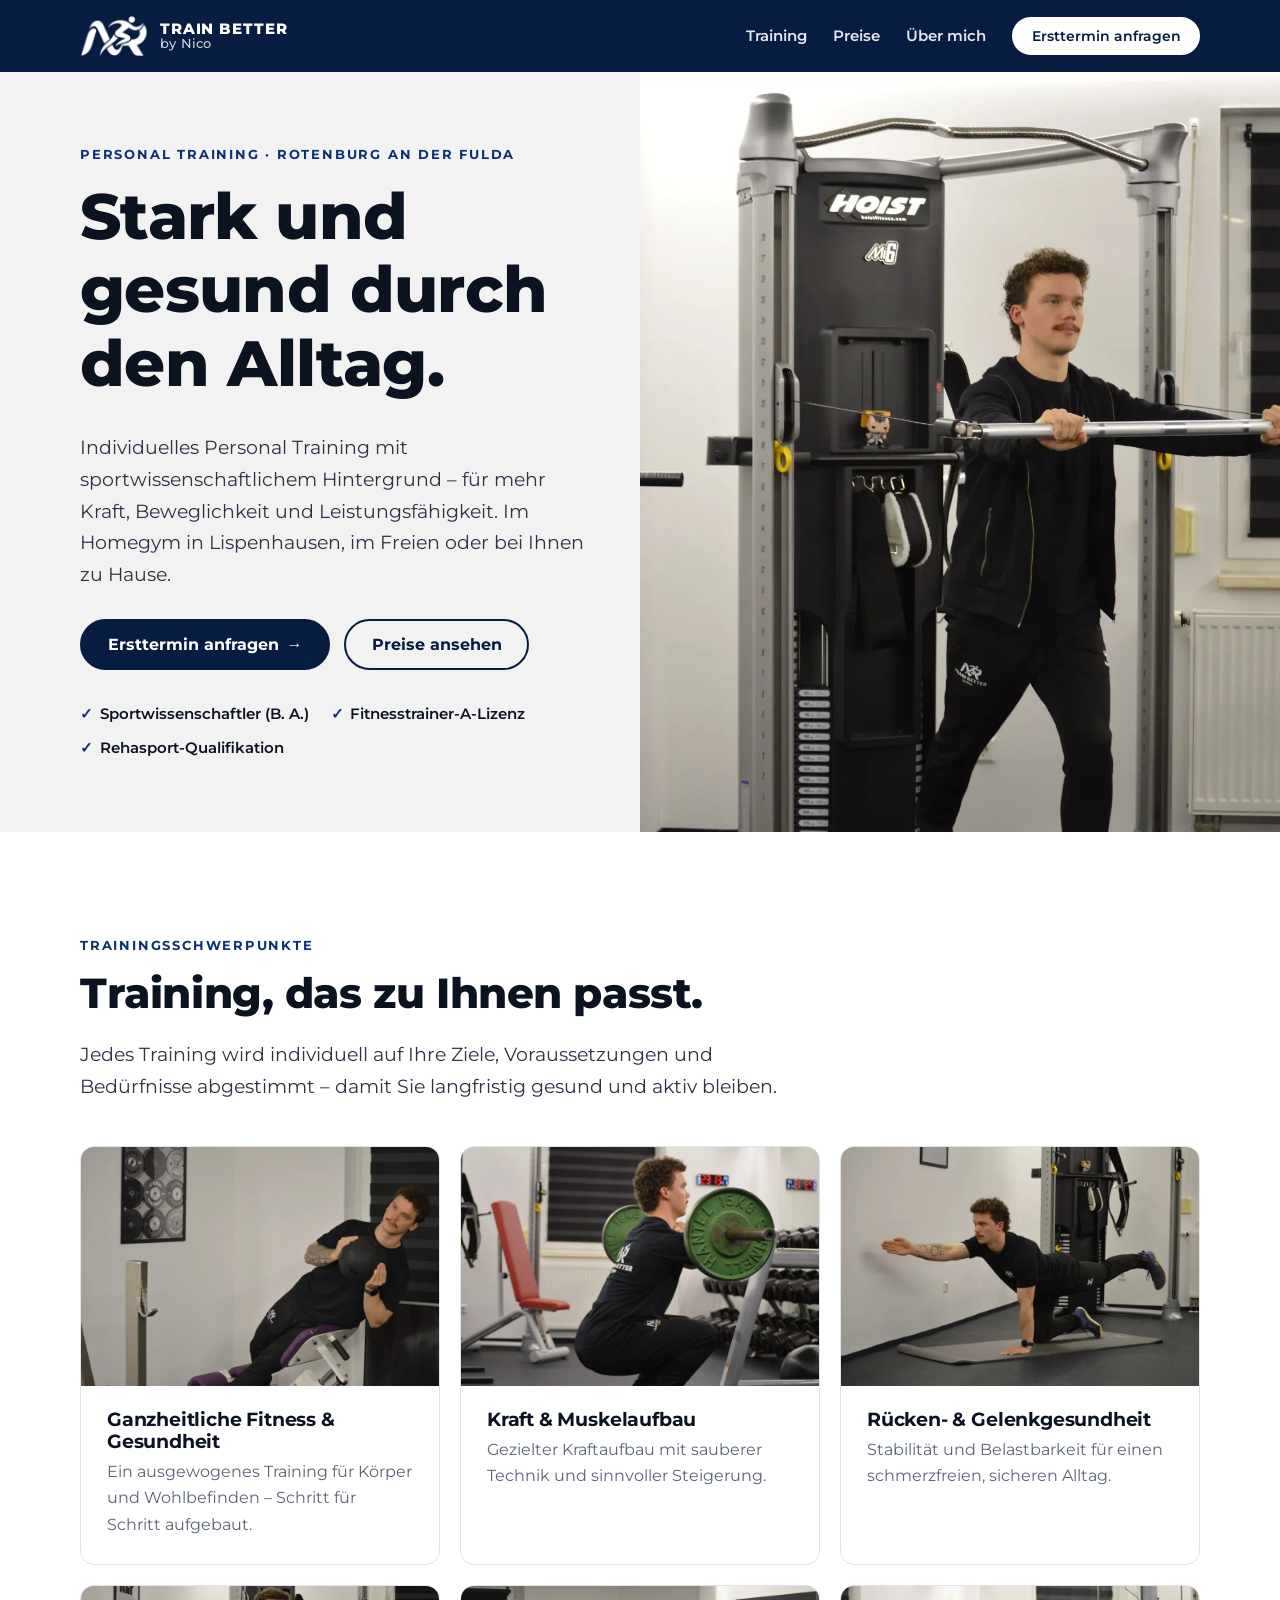
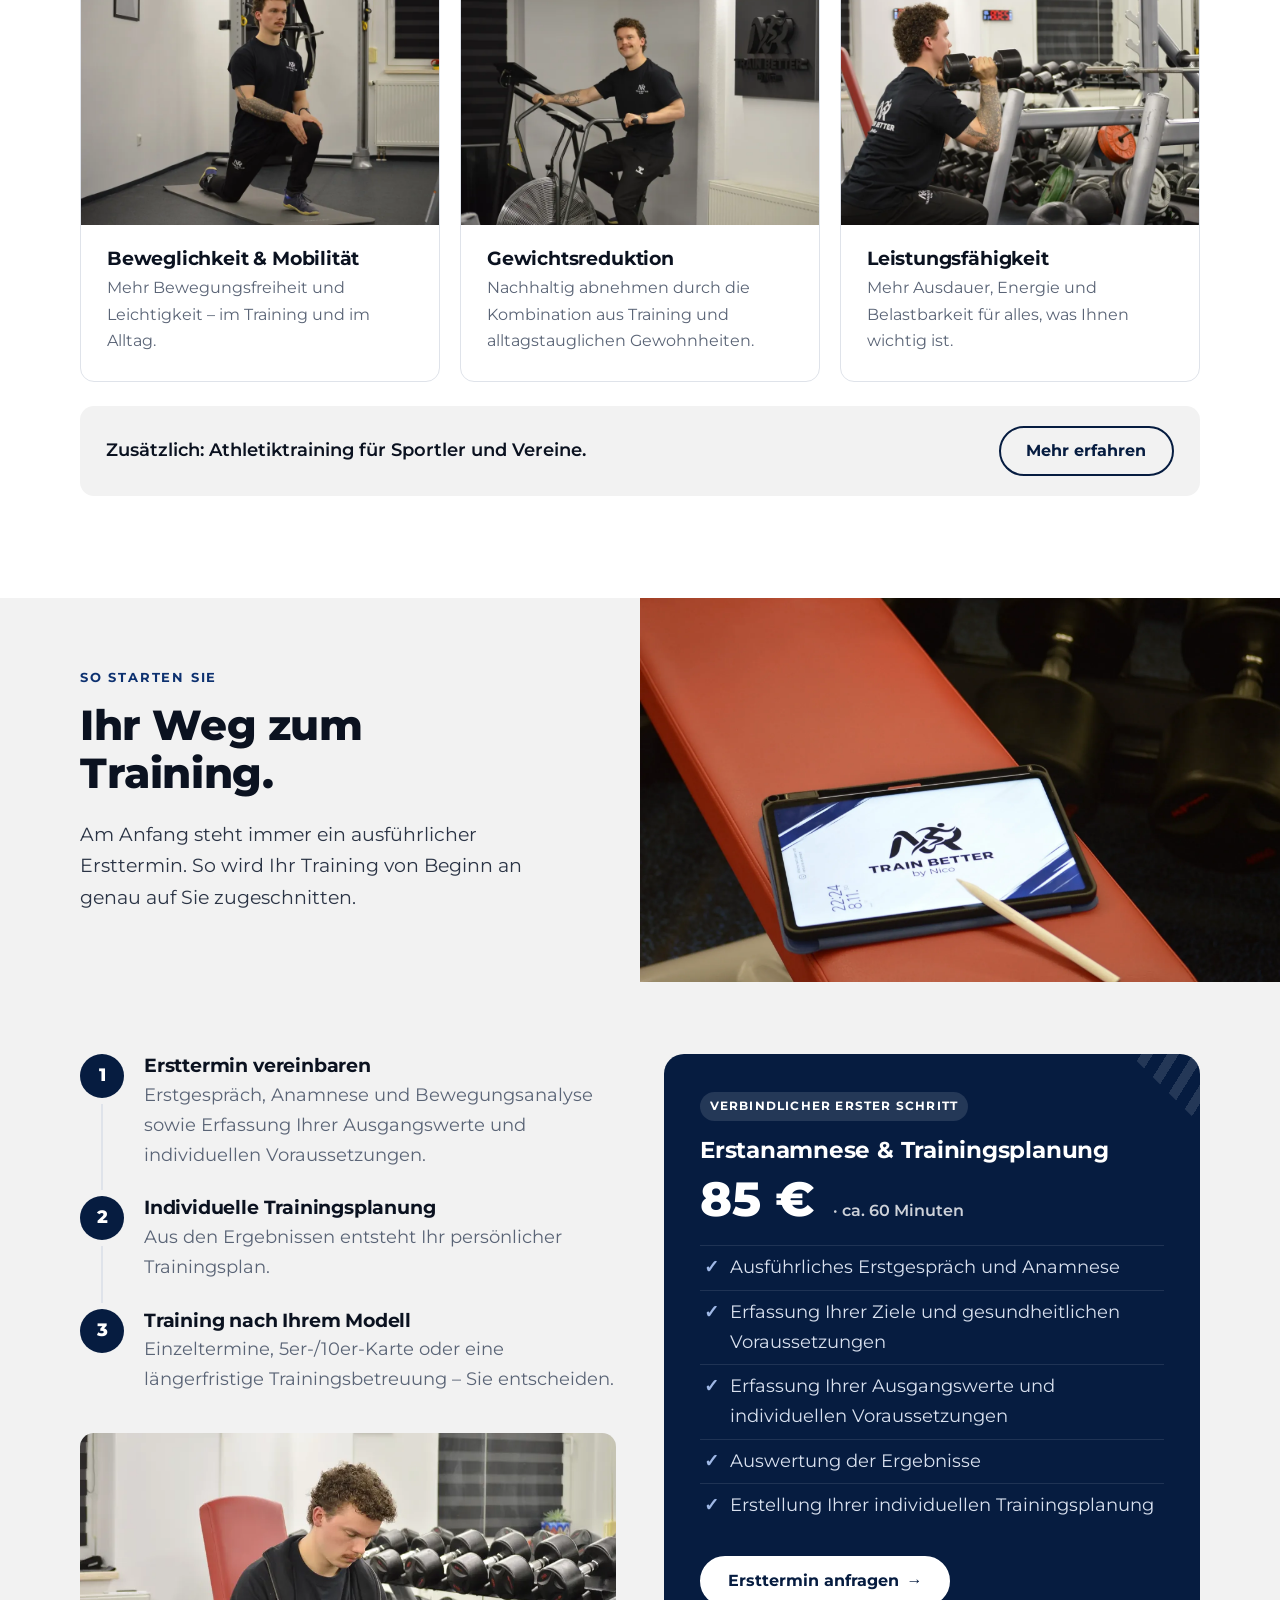
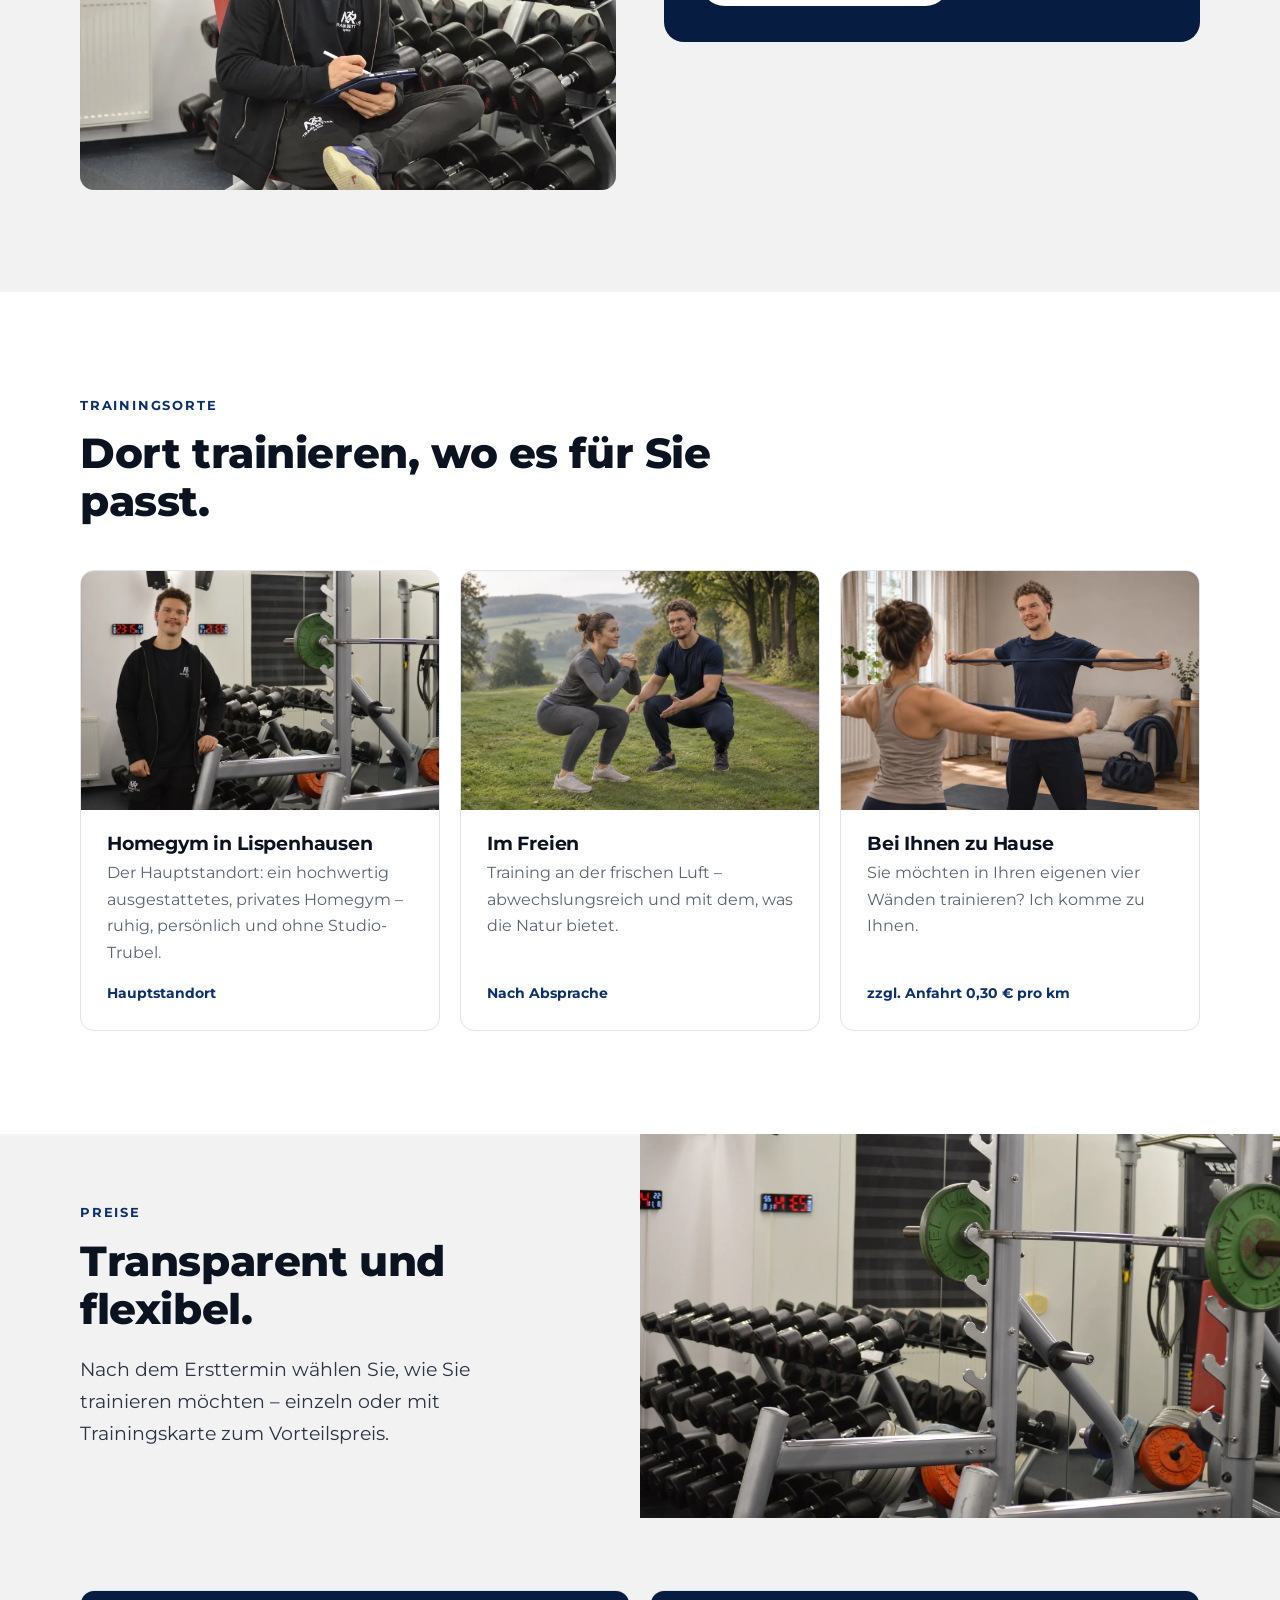
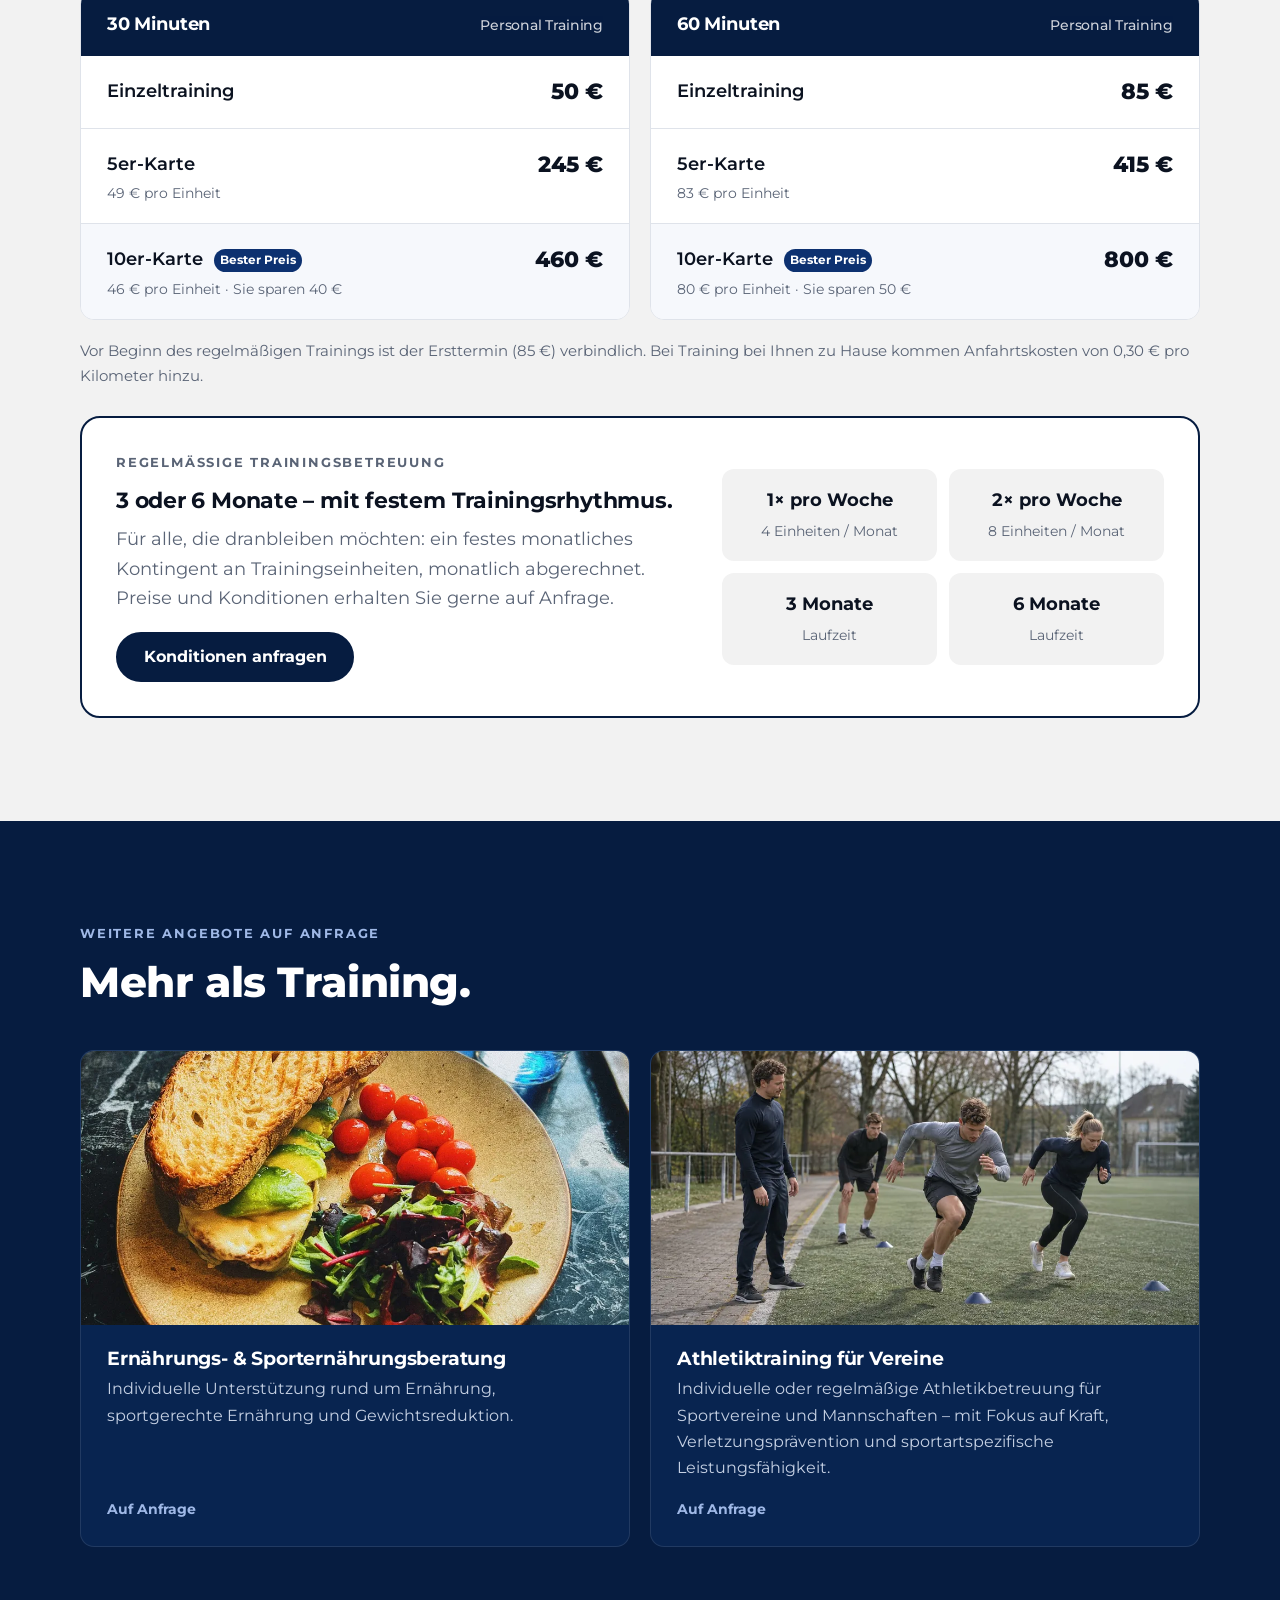
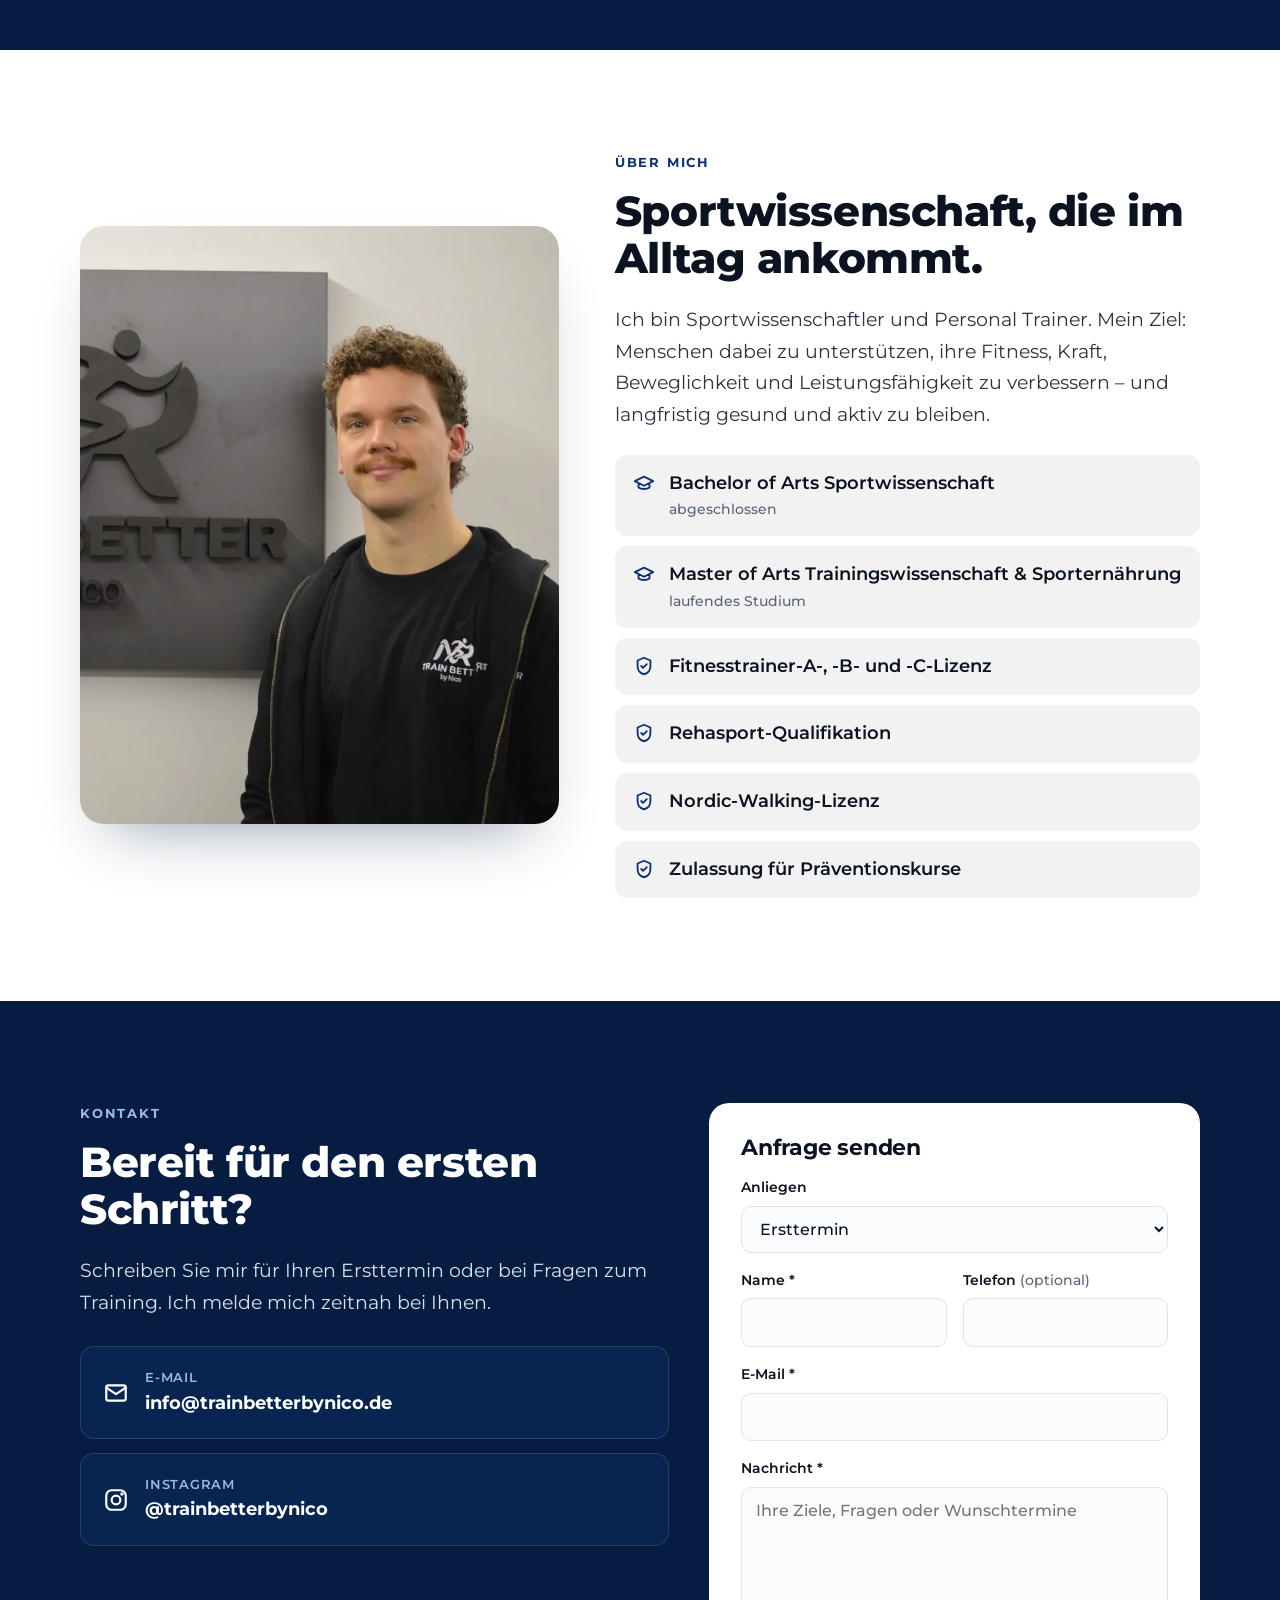
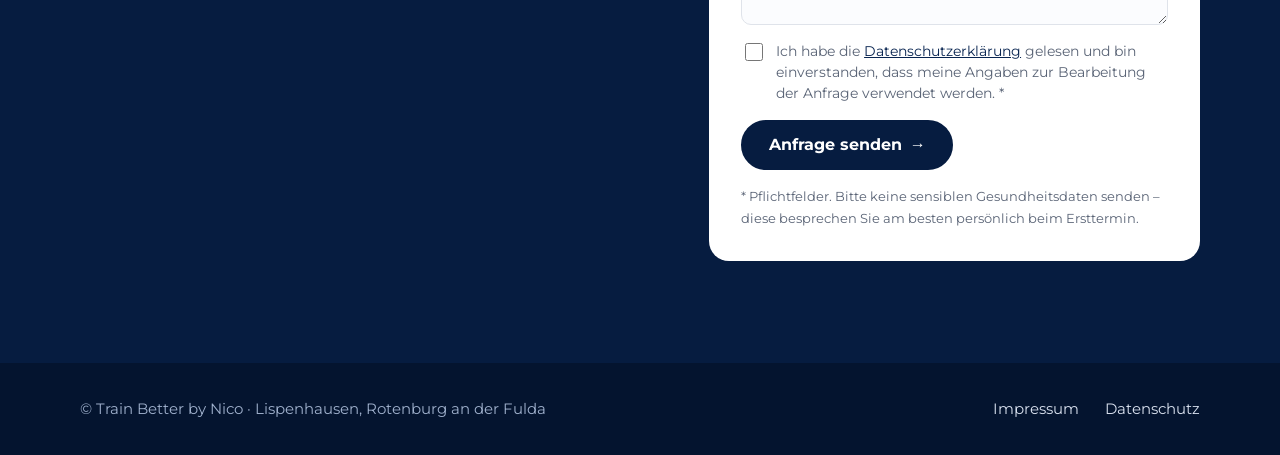
==== commit 50ee0e1d: "Neues Foto für Ernährungsberatung Co-Authored-By: Claude Opus 5.5 <noreply@anthropic.com> Claude-Ses" ====
--- a/website/index.html
+++ b/website/index.html
@@ -274,7 +274,7 @@
       </div>
       <div class="grid-2">
         <article class="card photo-card loc">
-          <img src="assets/angebot-ernaehrung.webp" alt="Schale mit Haferflocken, Joghurt, Heidelbeeren und Banane" width="1000" height="500" loading="lazy" decoding="async">
+          <img src="assets/angebot-ernaehrung.webp" alt="Teller mit Avocado-Sandwich, Kirschtomaten und Salat" width="1000" height="500" loading="lazy" decoding="async">
           <div class="card-body">
           <h3>Ernährungs- &amp; Sporternährungsberatung</h3>
           <p>Individuelle Unterstützung rund um Ernährung, sportgerechte Ernährung und Gewichtsreduktion.</p>
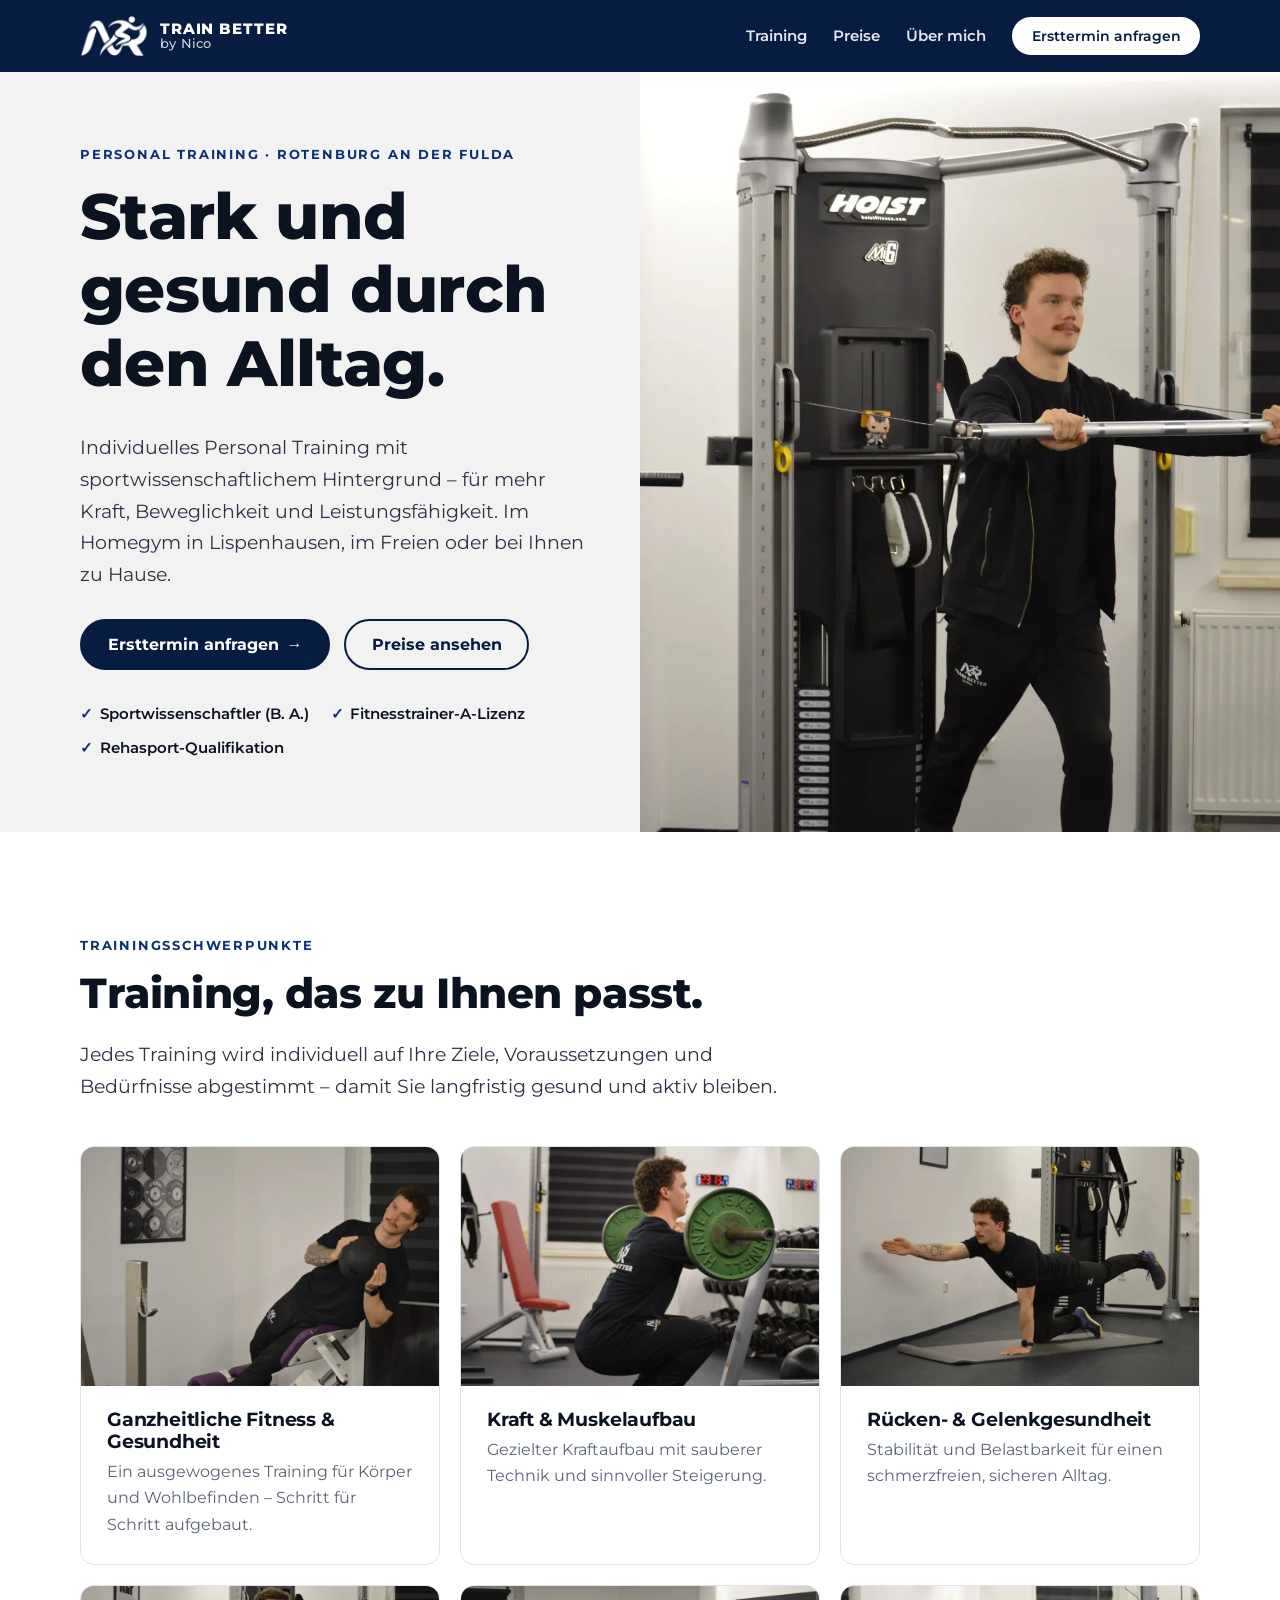
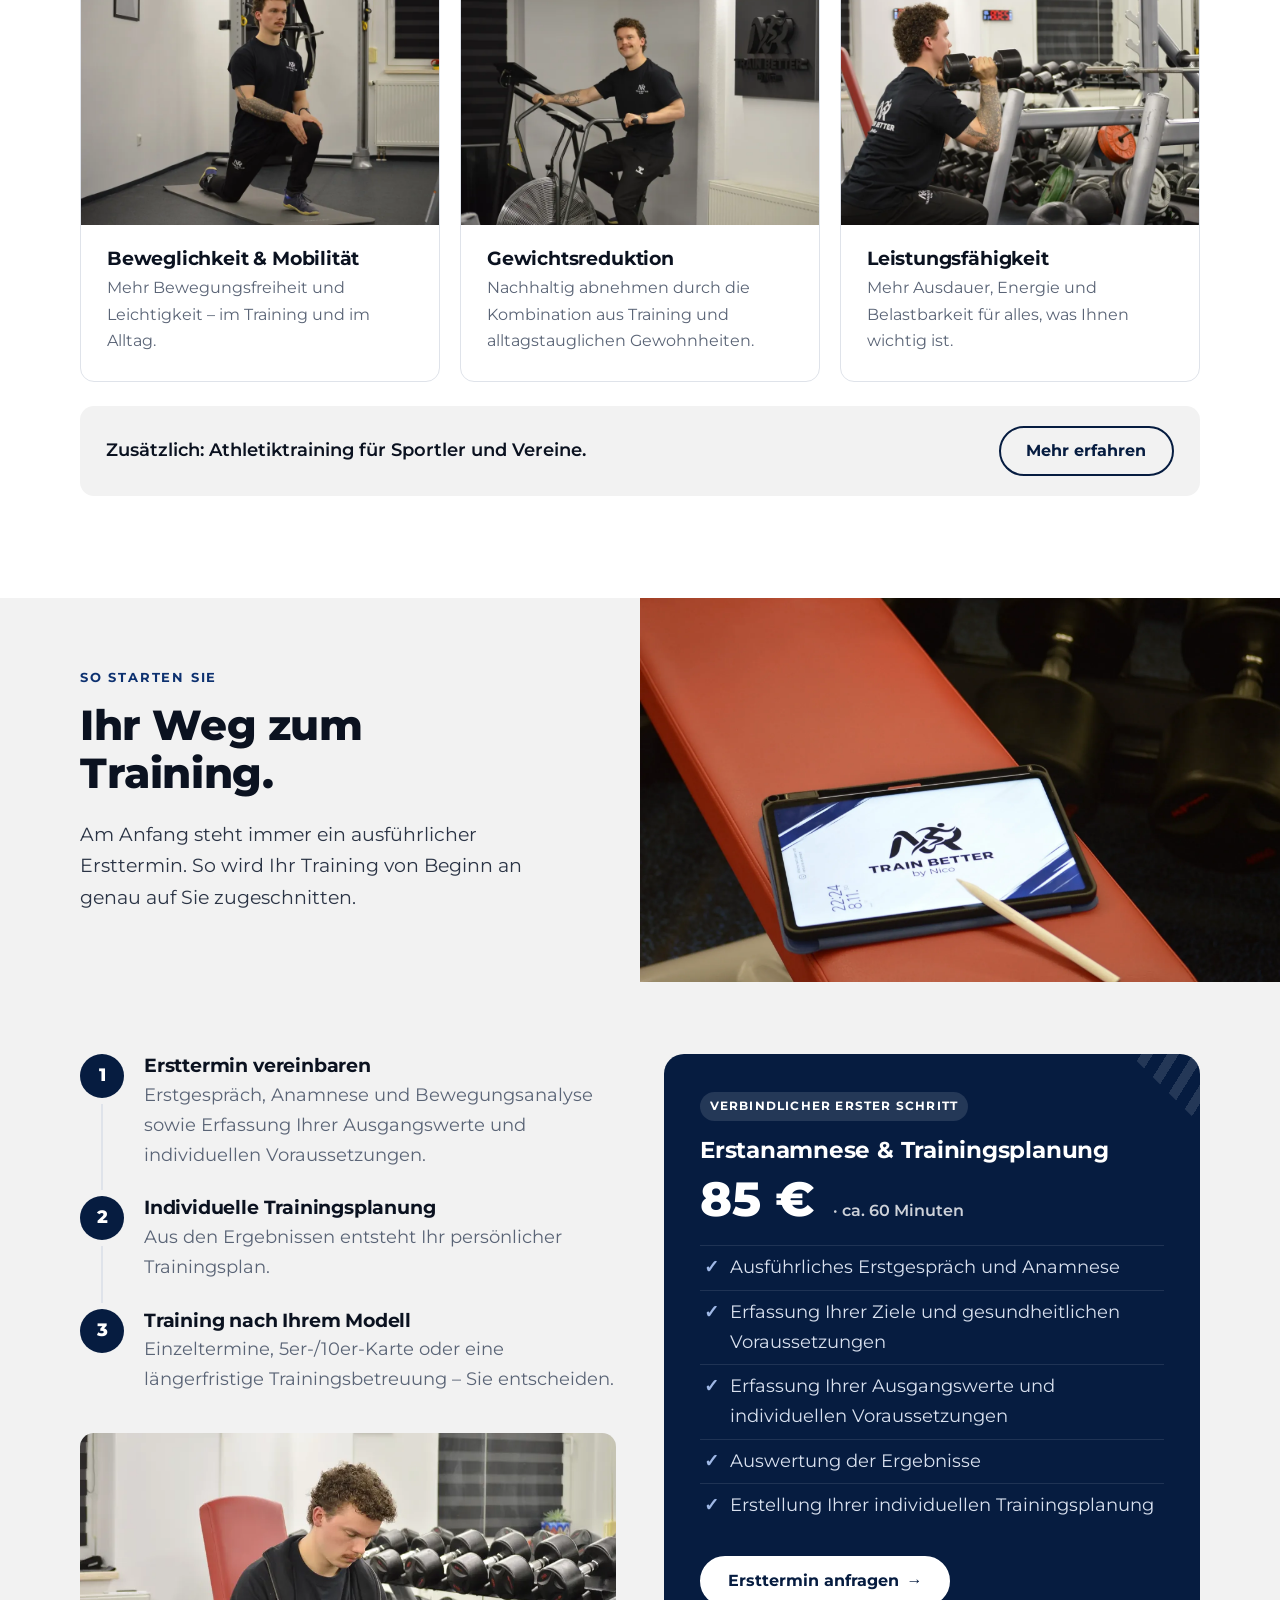
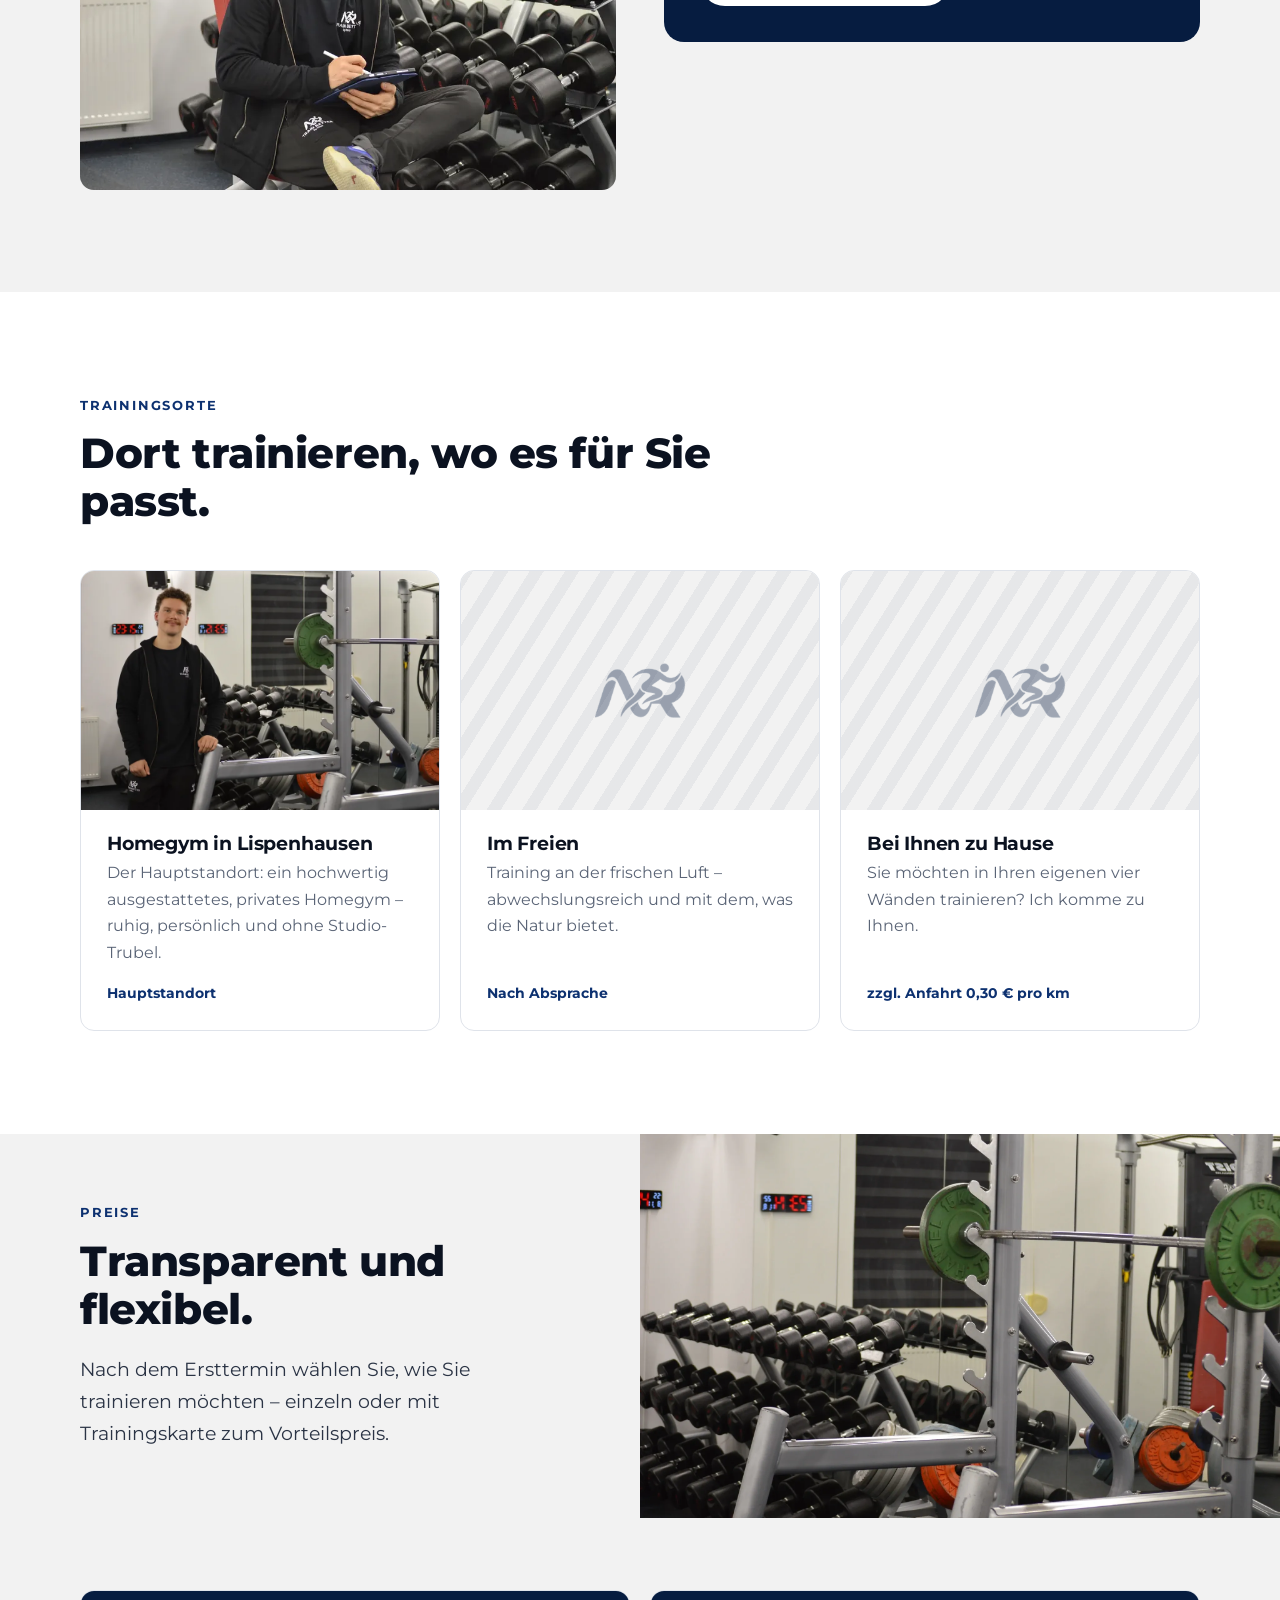
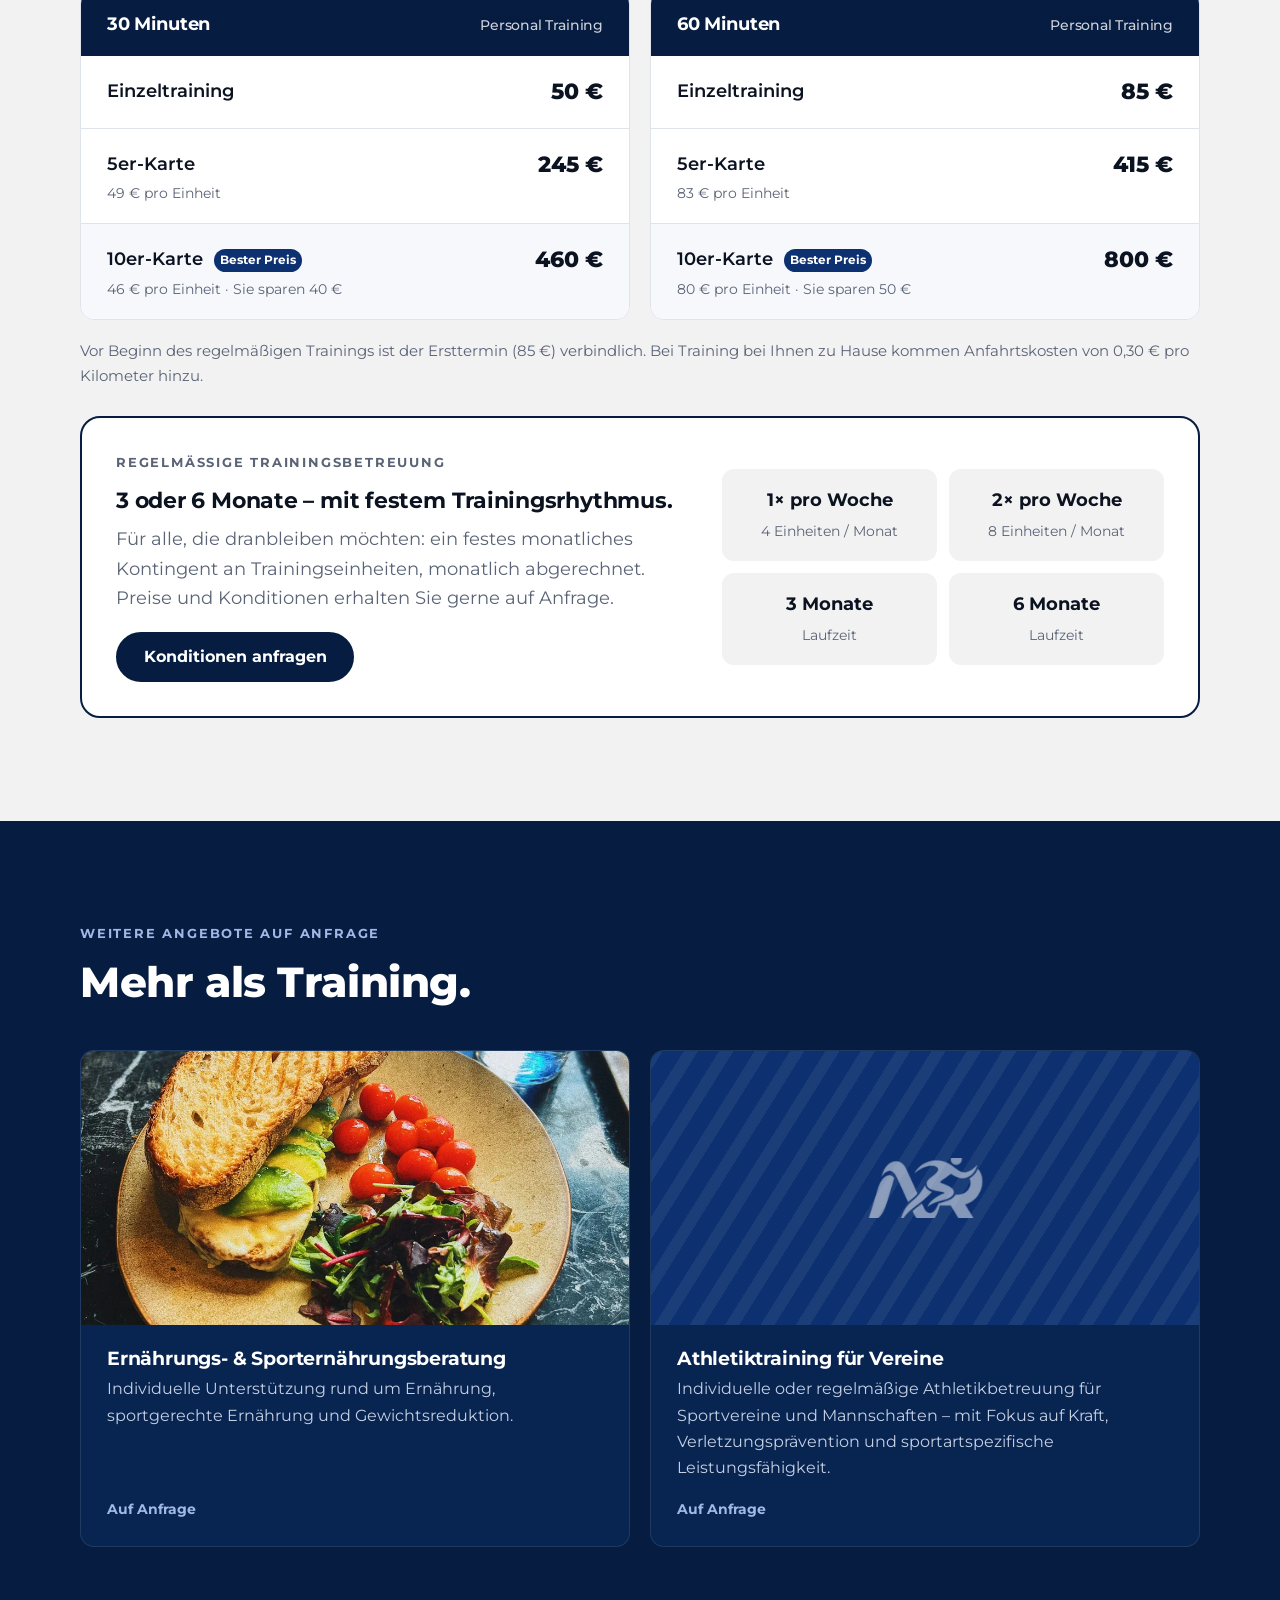
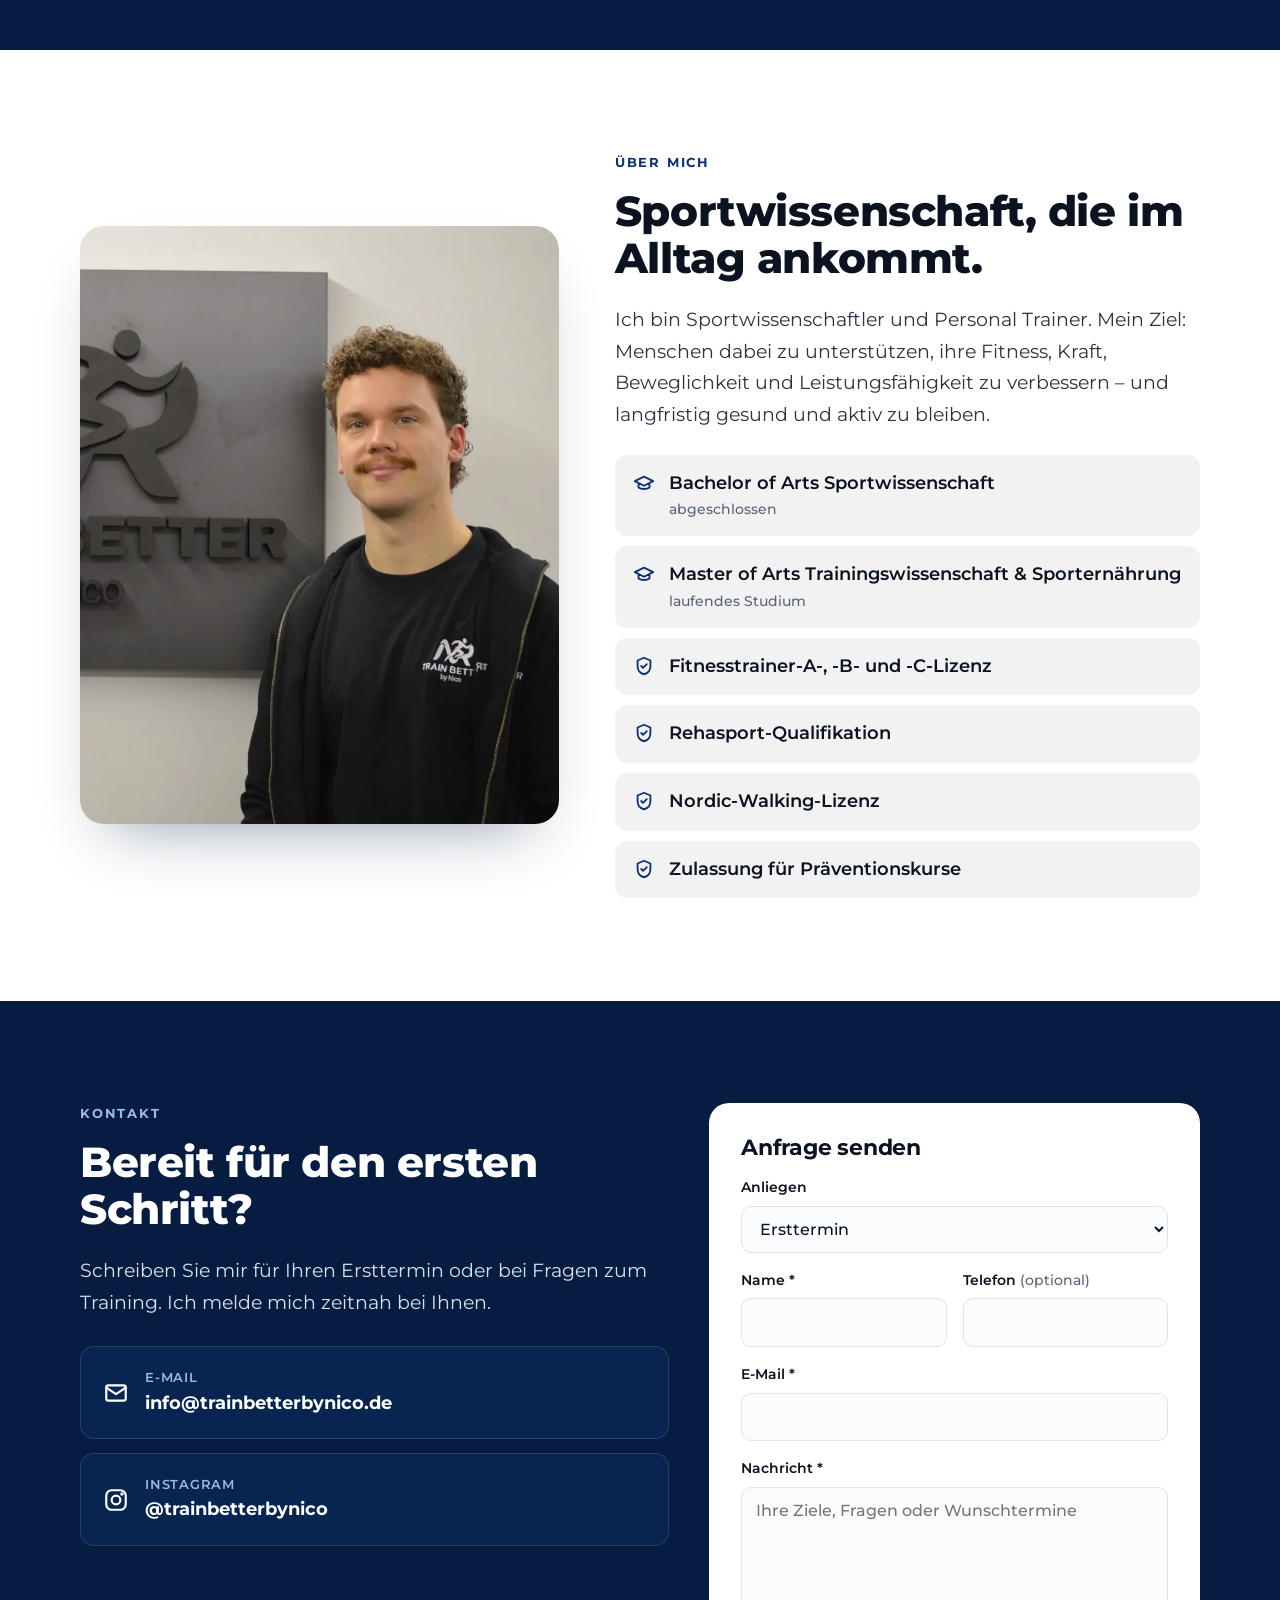
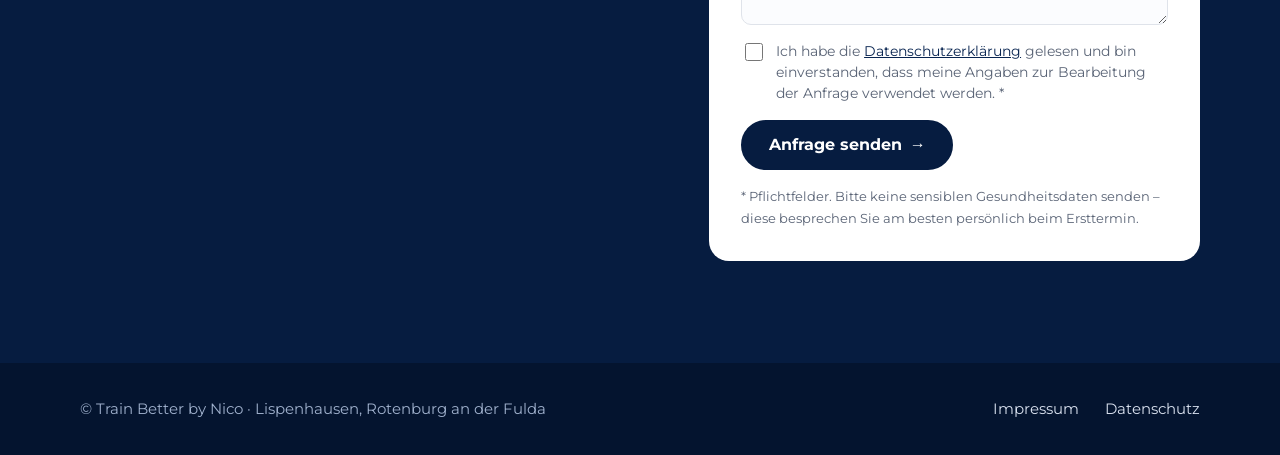
==== commit 5c9e63c3: "KI-Bilder entfernt: Platzhalter mit Logo bis echte Fotos kommen Betrifft Im Freien, Bei Ihnen zu Hau" ====
--- a/website/index.html
+++ b/website/index.html
@@ -184,7 +184,7 @@
           </div>
         </article>
         <article class="card photo-card loc">
-          <img src="assets/ort-freien.webp" alt="Nico korrigiert eine Kniebeuge bei einer Kundin auf einer Wiese" width="900" height="600" loading="lazy" decoding="async">
+          <div class="photo-placeholder" aria-hidden="true"><img src="assets/mark-dark.png" alt="" width="120" height="70" loading="lazy"></div>
           <div class="card-body">
           <h3>Im Freien</h3>
           <p>Training an der frischen Luft – abwechslungsreich und mit dem, was die Natur bietet.</p>
@@ -192,7 +192,7 @@
           </div>
         </article>
         <article class="card photo-card loc">
-          <img src="assets/ort-zuhause.webp" alt="Nico trainiert mit einer Kundin mit Widerstandsband im Wohnzimmer" width="900" height="600" loading="lazy" decoding="async">
+          <div class="photo-placeholder" aria-hidden="true"><img src="assets/mark-dark.png" alt="" width="120" height="70" loading="lazy"></div>
           <div class="card-body">
           <h3>Bei Ihnen zu Hause</h3>
           <p>Sie möchten in Ihren eigenen vier Wänden trainieren? Ich komme zu Ihnen.</p>
@@ -282,7 +282,7 @@
           </div>
         </article>
         <article class="card photo-card loc">
-          <img src="assets/angebot-verein.webp" alt="Nico beobachtet Sportler bei Sprintübungen auf dem Sportplatz" width="1000" height="500" loading="lazy" decoding="async">
+          <div class="photo-placeholder ph-navy" aria-hidden="true"><img src="assets/mark-light.png" alt="" width="120" height="70" loading="lazy"></div>
           <div class="card-body">
           <h3>Athletiktraining für Vereine</h3>
           <p>Individuelle oder regelmäßige Athletikbetreuung für Sportvereine und Mannschaften – mit Fokus auf Kraft, Verletzungsprävention und sportartspezifische Leistungsfähigkeit.</p>
--- a/website/styles.css
+++ b/website/styles.css
@@ -128,6 +128,20 @@
 .photo-card img { width: 100%; aspect-ratio: 3 / 2; object-fit: cover; background: var(--grey); }
 .photo-card .card-body { padding: 22px 26px 26px; }
 .photo-card h3 { margin-bottom: .35em; }
+
+/* Platzhalter, bis echte Fotos da sind */
+.photo-placeholder {
+  aspect-ratio: 3 / 2; display: grid; place-items: center; position: relative; overflow: hidden;
+  background: var(--grey);
+}
+.photo-placeholder::before {
+  content: ""; position: absolute; inset: 0;
+  background: repeating-linear-gradient(-58deg, rgba(6,28,64,.05) 0 12px, transparent 12px 30px);
+}
+.photo-placeholder img { position: relative; width: 26%; max-width: 120px; height: auto; opacity: .35; aspect-ratio: auto; background: none; }
+.ph-navy { background: var(--navy-3); aspect-ratio: 2 / 1; }
+.ph-navy::before { background: repeating-linear-gradient(-58deg, rgba(255,255,255,.06) 0 12px, transparent 12px 30px); }
+.ph-navy img { opacity: .5; }
 
 /* Start / Ersttermin */
 .start-section { padding-top: 0; }
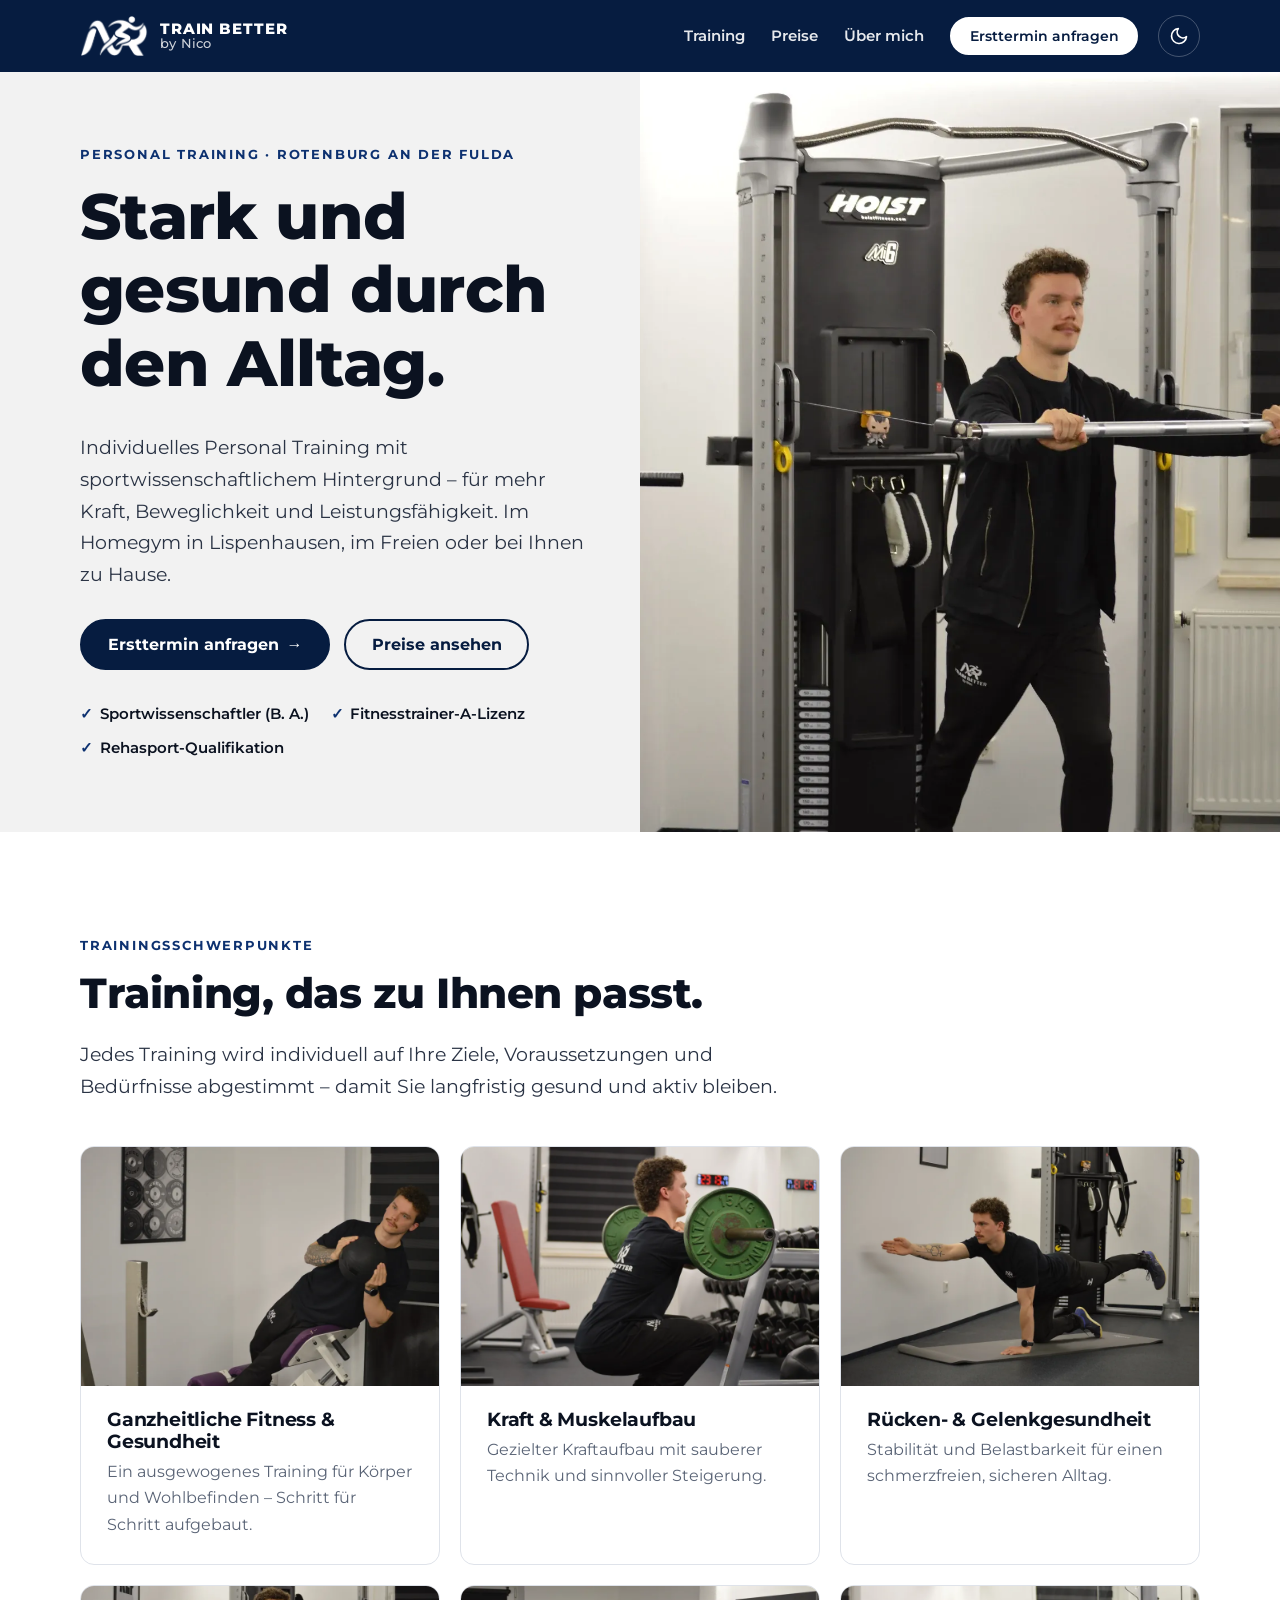
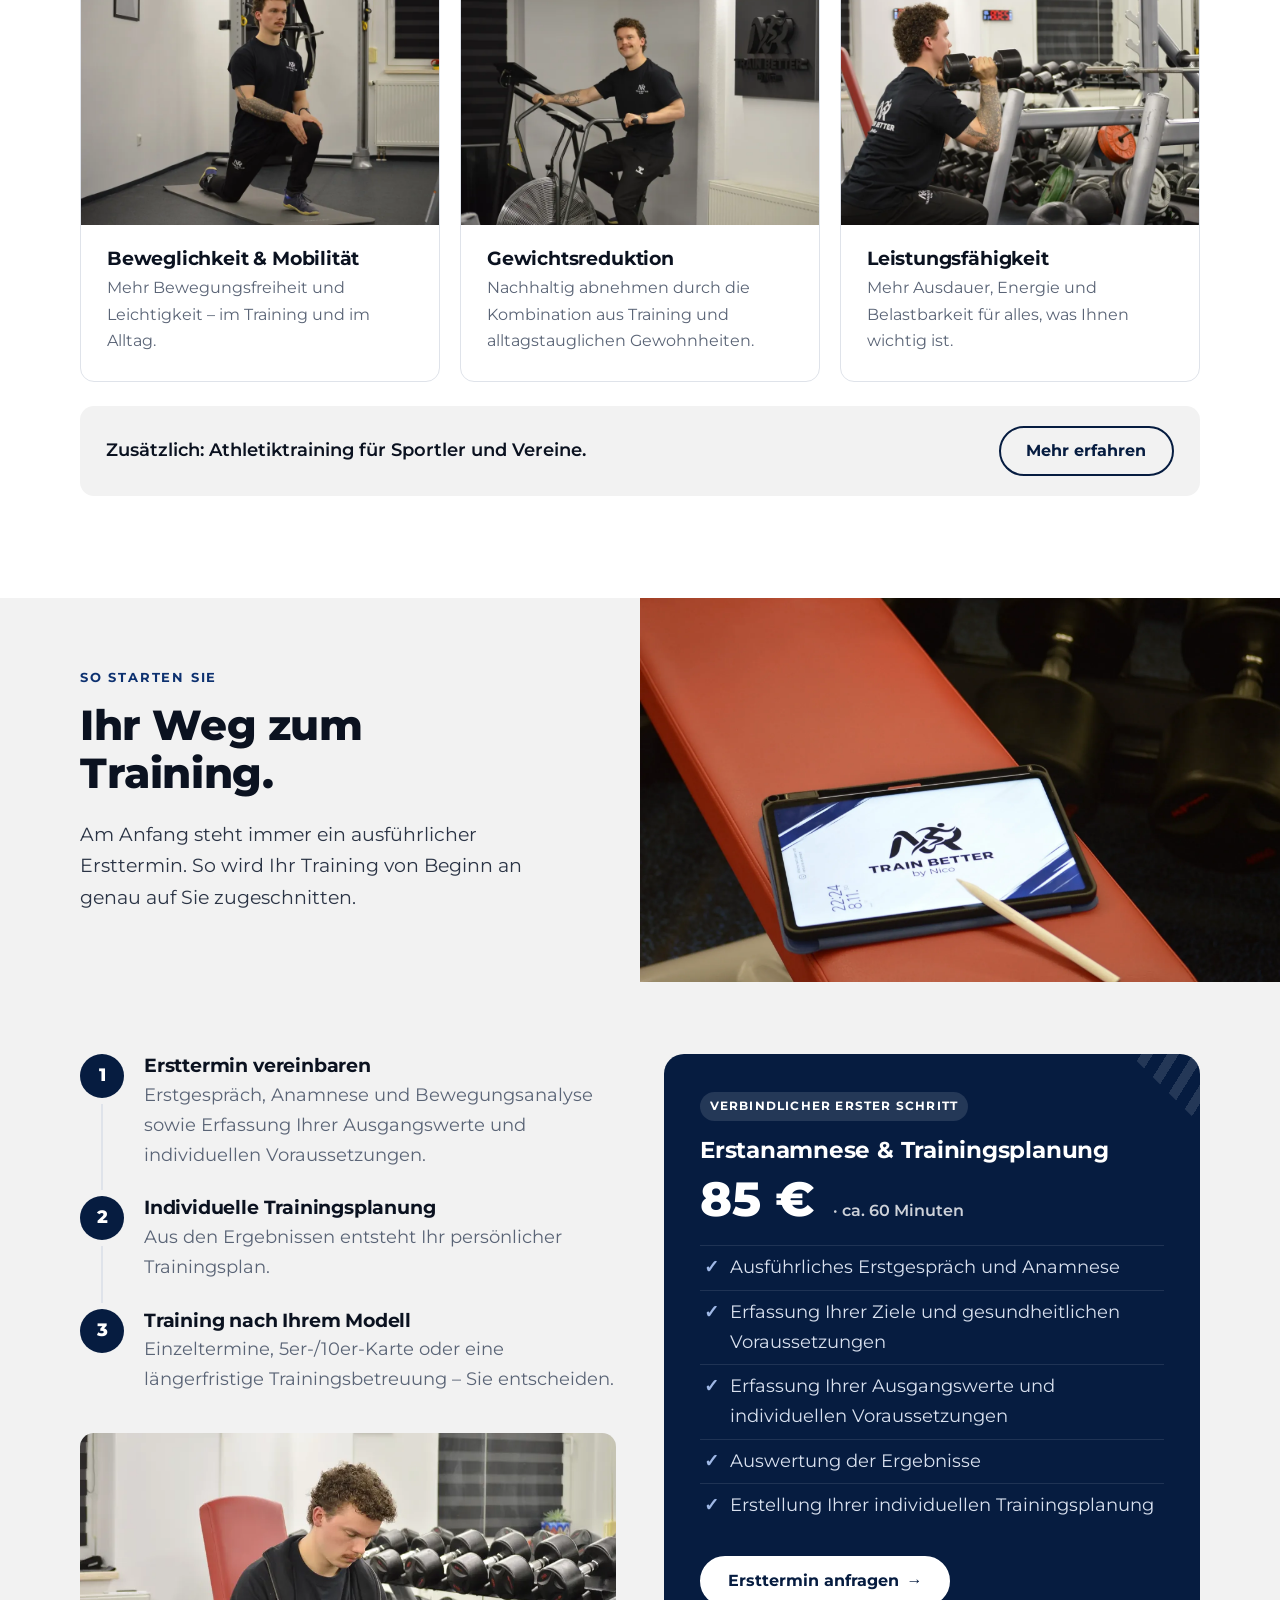
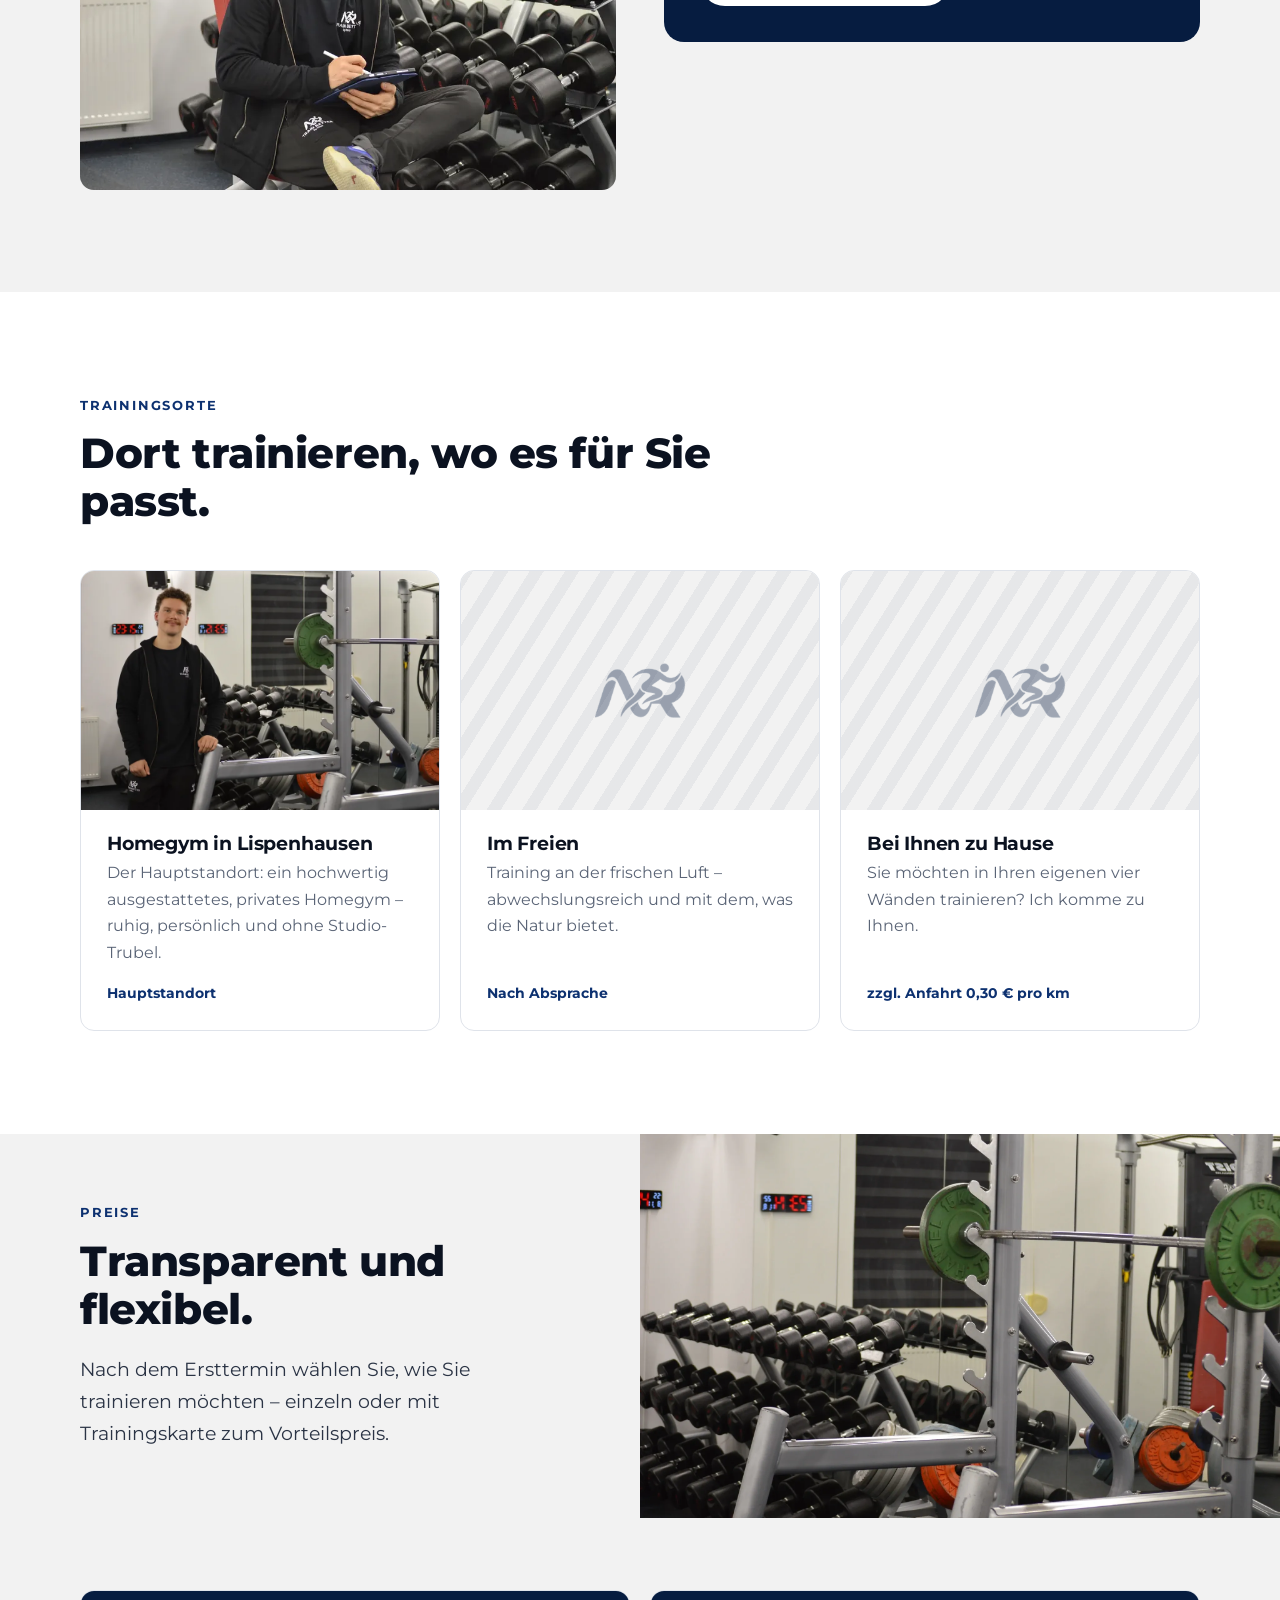
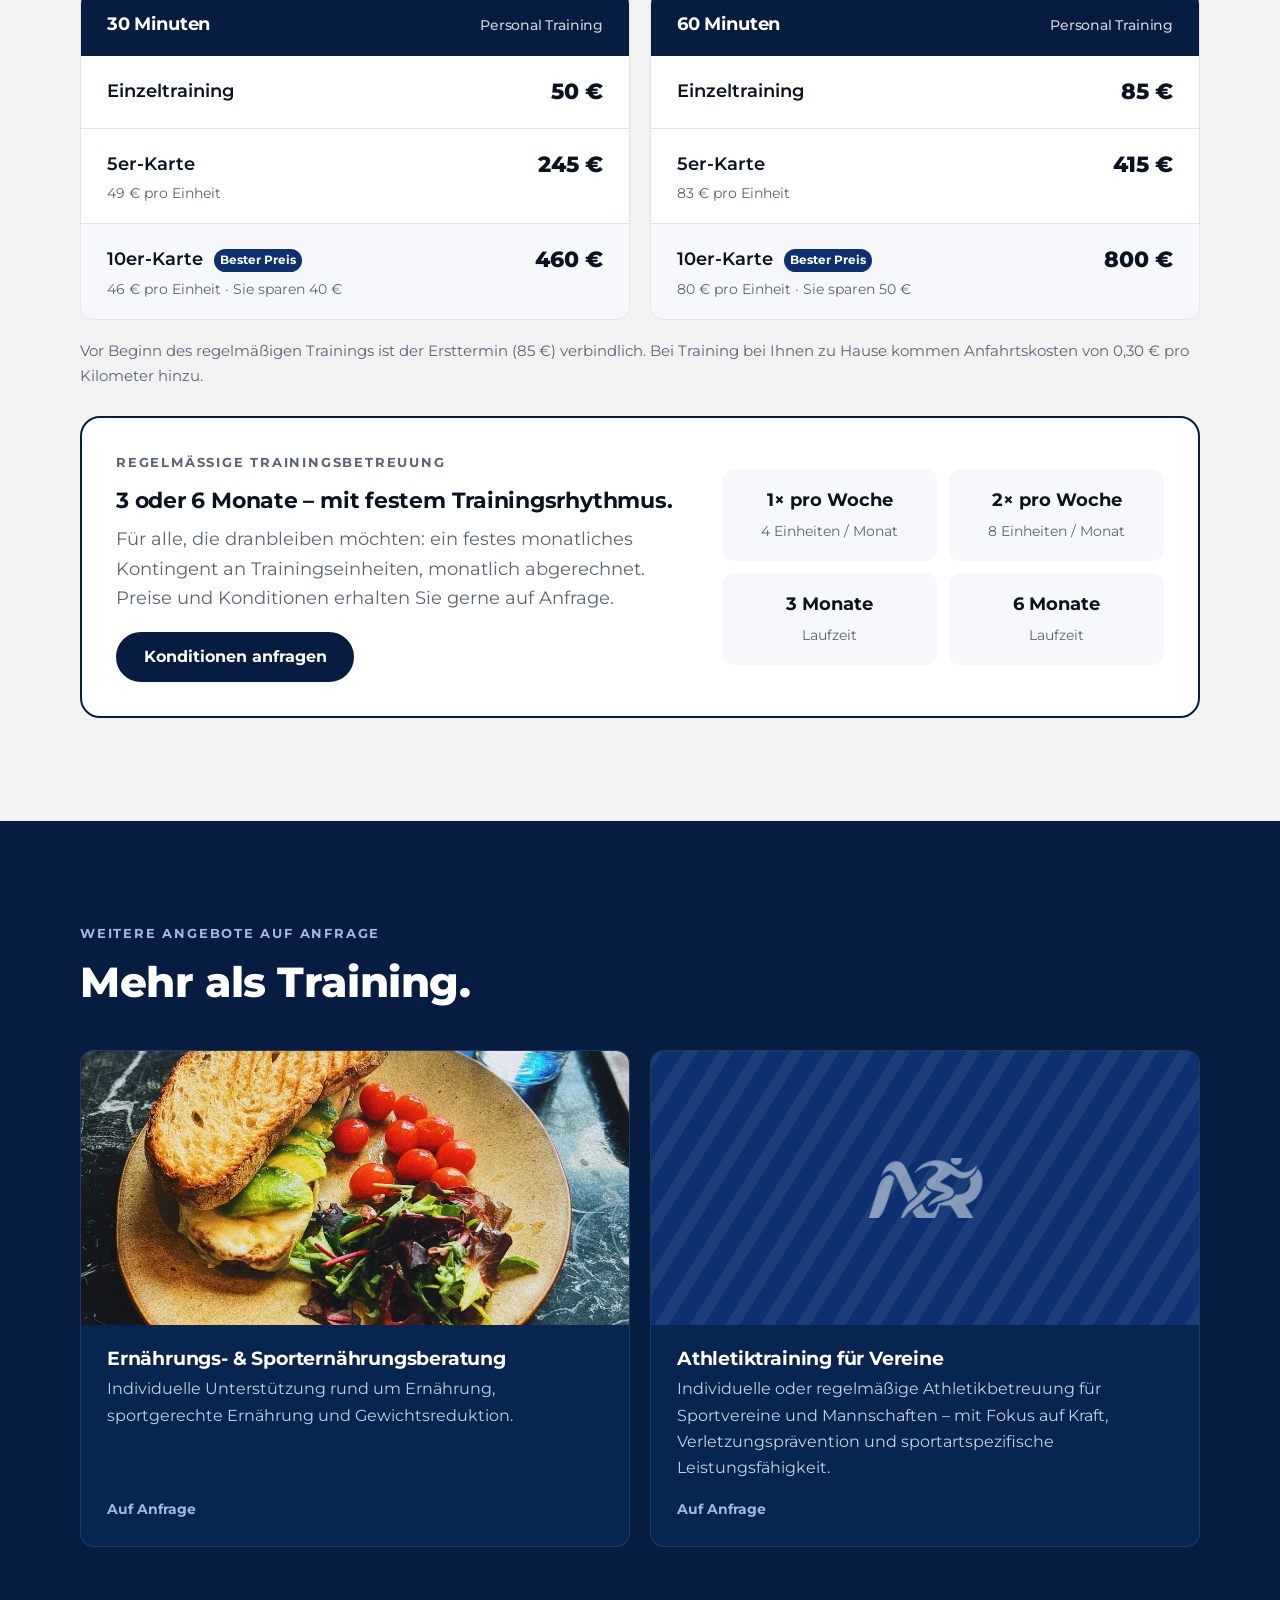
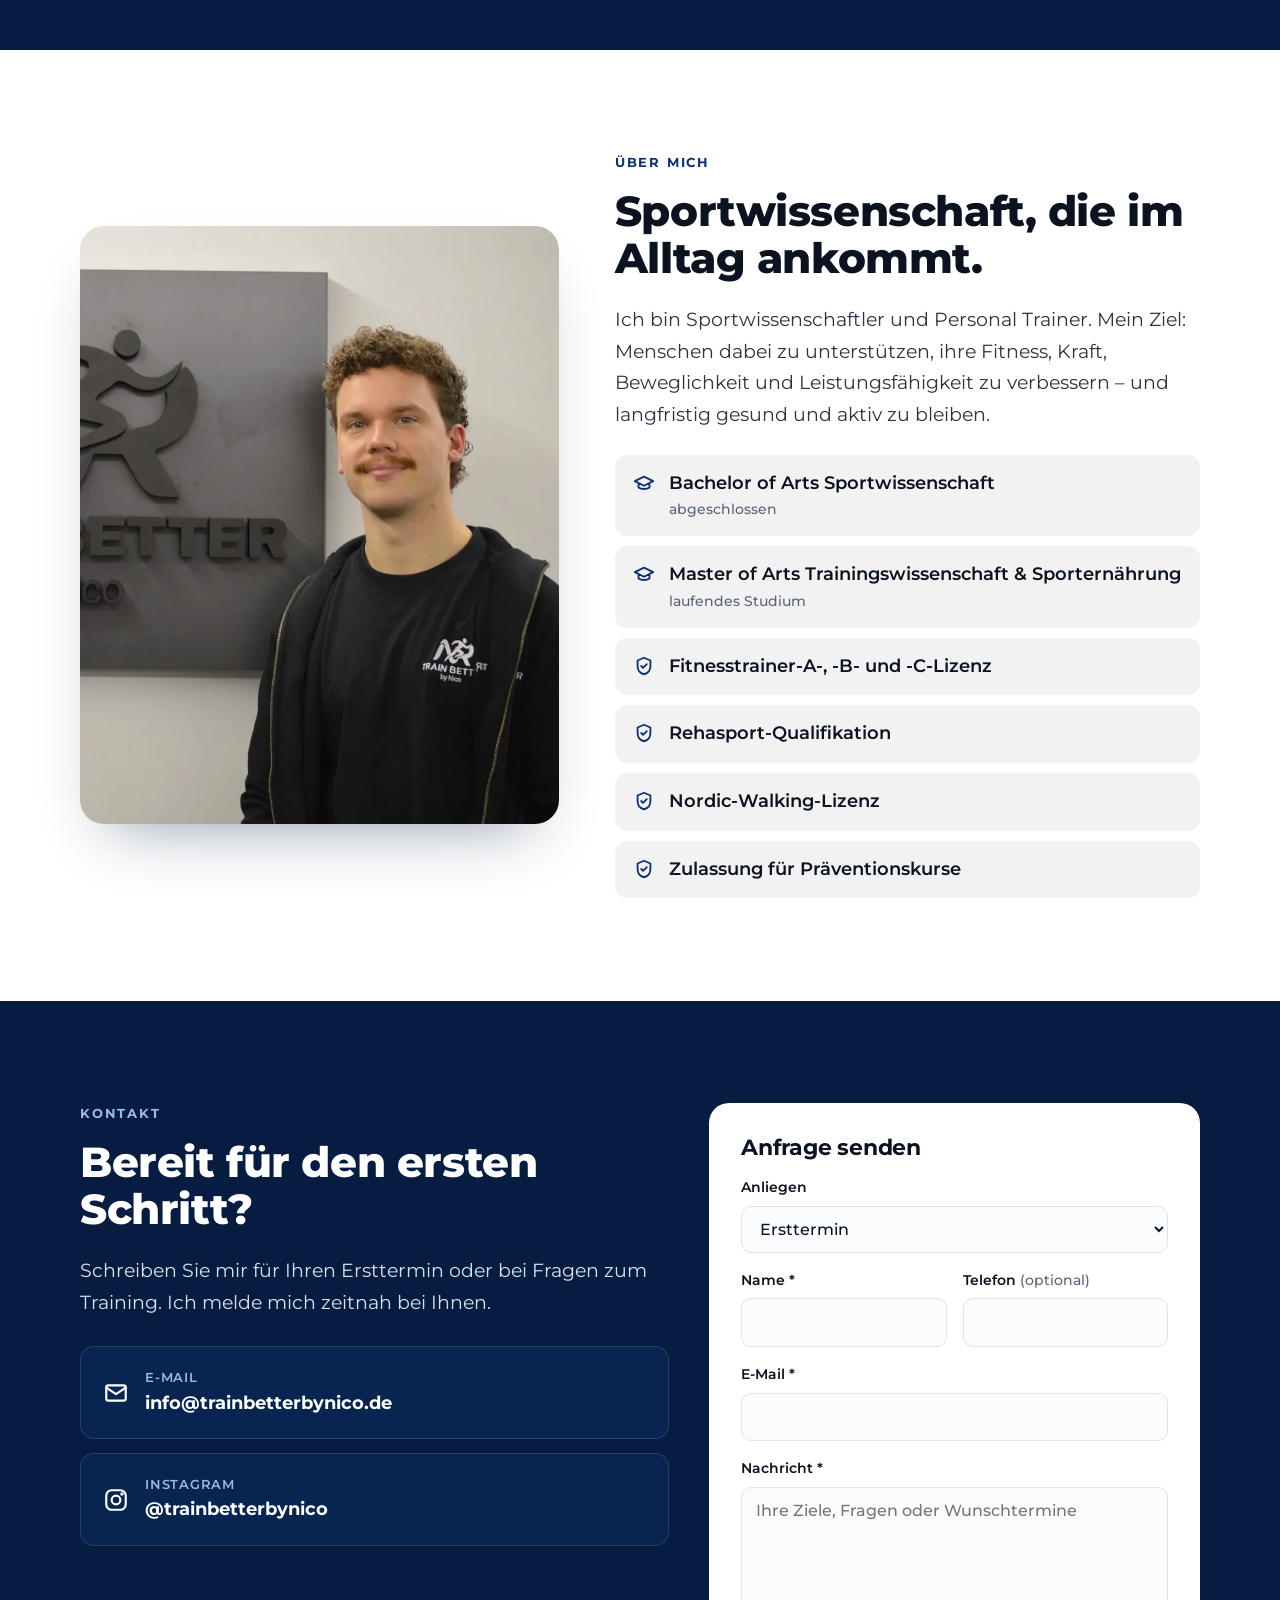
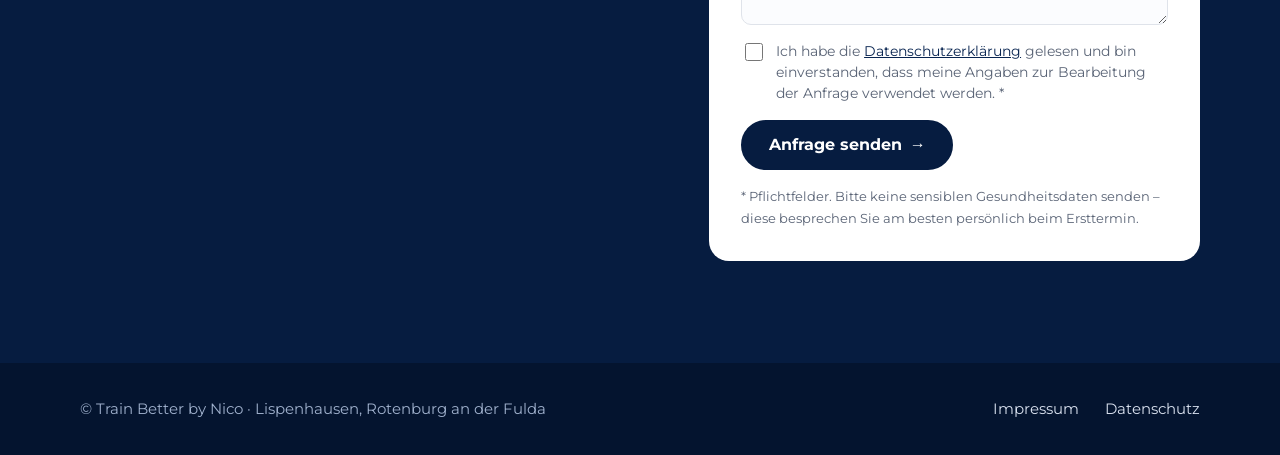
==== commit 024168b4: "Entwurf: Hell/Dunkel-Schalter mit drei Dunkel-Varianten Farben laufen über Rollen-Variablen. Schalte" ====
--- a/website/index.html
+++ b/website/index.html
@@ -15,6 +15,7 @@
 <link rel="icon" type="image/png" href="favicon.png">
 <link rel="apple-touch-icon" href="apple-touch-icon.png">
 <link rel="preload" href="assets/montserrat.woff2" as="font" type="font/woff2" crossorigin>
+<script>(function(){try{var t=localStorage.getItem('tbbn-theme');if(!t){t=window.matchMedia&&matchMedia('(prefers-color-scheme: dark)').matches?'dark':'light'}document.documentElement.setAttribute('data-theme',t)}catch(e){}})();</script>
 <link rel="stylesheet" href="styles.css">
 </head>
 <body>
@@ -25,6 +26,10 @@
       <img src="assets/mark-light.png" alt="" width="68" height="40">
       <span>TRAIN BETTER<small>by Nico</small></span>
     </a>
+    <button class="theme-toggle" type="button" aria-pressed="false" aria-label="Dunklen Modus aktivieren" title="Dunkler Modus">
+      <svg class="i-moon" viewBox="0 0 24 24" fill="none" stroke="currentColor" stroke-width="2" stroke-linecap="round" stroke-linejoin="round" aria-hidden="true"><path d="M21 12.8A9 9 0 1 1 11.2 3a7 7 0 0 0 9.8 9.8z"/></svg>
+      <svg class="i-sun" viewBox="0 0 24 24" fill="none" stroke="currentColor" stroke-width="2" stroke-linecap="round" stroke-linejoin="round" aria-hidden="true"><circle cx="12" cy="12" r="4"/><path d="M12 2v2M12 20v2M4.9 4.9l1.4 1.4M17.7 17.7l1.4 1.4M2 12h2M20 12h2M4.9 19.1l1.4-1.4M17.7 6.3l1.4-1.4"/></svg>
+    </button>
     <button class="menu-toggle" type="button" aria-expanded="false" aria-controls="hauptnav" aria-label="Menü öffnen">
       <svg width="22" height="22" viewBox="0 0 24 24" fill="none" stroke="currentColor" stroke-width="2.2" stroke-linecap="round"><path d="M4 7h16M4 12h16M4 17h16"/></svg>
     </button>
@@ -321,7 +326,7 @@
       <div>
         <p class="eyebrow">Kontakt</p>
         <h2>Bereit für den ersten Schritt?</h2>
-        <p class="lead" style="color:#d9e1ef">Schreiben Sie mir für Ihren Ersttermin oder bei Fragen zum Training. Ich melde mich zeitnah bei Ihnen.</p>
+        <p class="lead">Schreiben Sie mir für Ihren Ersttermin oder bei Fragen zum Training. Ich melde mich zeitnah bei Ihnen.</p>
         <ul class="contact-list">
           <li>
             <a href="mailto:info@trainbetterbynico.de">
@@ -408,5 +413,6 @@
   });
 })();
 </script>
+<script src="assets/theme.js" defer></script>
 </body>
 </html>
--- a/website/styles.css
+++ b/website/styles.css
@@ -19,6 +19,35 @@
   --line: #dfe3ea;
   --radius: 14px;
   --wrap: 1120px;
+
+  /* Rollen-Farben: Hell (Standard) */
+  --bg: #FFFFFF;
+  --bg-alt: #F2F2F2;
+  --surface: #FFFFFF;
+  --surface-2: #f6f8fc;
+  --field-bg: #fbfcfe;
+  --brand: #061C40;
+  --brand-2: #082450;
+  --brand-3: #0d3170;
+  --brand-edge: transparent;
+  --on-brand: #d9e1ef;
+  --on-brand-muted: #c5d0e3;
+  --on-brand-soft: #9fb8e6;
+  --accent: #0d3170;
+  --link: #082450;
+  --btn-bg: #061C40;
+  --btn-fg: #FFFFFF;
+  --btn-hover: #082450;
+  --btn-ghost: #061C40;
+  --plan-border: #061C40;
+  --err-bg: #fdecec;
+  --err-fg: #8a1c1c;
+  --footer: #04142f;
+  --footer-text: #9fb0cc;
+  --shadow: rgba(6,28,64,.45);
+  --ph-stripe: rgba(6,28,64,.05);
+  --ph-logo-filter: none;
+  color-scheme: light;
 }
 
 *, *::before, *::after { box-sizing: border-box; }
@@ -29,10 +58,11 @@
   font-size: 18px;
   line-height: 1.65;
   color: var(--text);
-  background: var(--white);
+  background: var(--bg);
+  transition: background-color .25s, color .25s;
 }
 img { max-width: 100%; height: auto; display: block; }
-a { color: var(--navy-2); }
+a { color: var(--link); }
 h1, h2, h3 { color: var(--ink); line-height: 1.15; margin: 0 0 .5em; letter-spacing: -.01em; }
 h1 { font-size: clamp(2.3rem, 5.5vw, 4rem); font-weight: 800; }
 h2 { font-size: clamp(1.8rem, 3.6vw, 2.6rem); font-weight: 800; }
@@ -42,7 +72,7 @@
 .wrap { width: min(var(--wrap), 100% - 40px); margin-inline: auto; }
 .eyebrow {
   font-size: .8rem; font-weight: 700; letter-spacing: .14em; text-transform: uppercase;
-  color: var(--navy-3); margin: 0 0 .9rem;
+  color: var(--accent); margin: 0 0 .9rem;
 }
 .lead { font-size: 1.2rem; color: var(--text); max-width: 38em; }
 
@@ -51,12 +81,12 @@
   display: inline-flex; align-items: center; gap: .5em;
   padding: .95em 1.6em; border-radius: 999px;
   font: 700 1rem/1 "Montserrat", Arial, sans-serif; text-decoration: none;
-  border: 2px solid var(--navy); transition: background .2s, color .2s, transform .2s;
-}
-.btn-primary { background: var(--navy); color: var(--white); }
-.btn-primary:hover { background: var(--navy-2); transform: translateY(-1px); }
-.btn-ghost { background: transparent; color: var(--navy); }
-.btn-ghost:hover { background: var(--navy); color: var(--white); }
+  border: 2px solid var(--btn-bg); transition: background .2s, color .2s, transform .2s;
+}
+.btn-primary { background: var(--btn-bg); color: var(--btn-fg); }
+.btn-primary:hover { background: var(--btn-hover); border-color: var(--btn-hover); transform: translateY(-1px); }
+.btn-ghost { background: transparent; color: var(--btn-ghost); border-color: var(--btn-ghost); }
+.btn-ghost:hover { background: var(--btn-bg); color: var(--btn-fg); border-color: var(--btn-bg); }
 .btn-light { background: var(--white); color: var(--navy); border-color: var(--white); }
 .btn-light:hover { background: var(--grey); }
 .btn:focus-visible, a:focus-visible { outline: 3px solid #6aa0ff; outline-offset: 3px; }
@@ -64,7 +94,7 @@
 /* Header */
 .site-header {
   position: sticky; top: 0; z-index: 20;
-  background: var(--navy); color: var(--white);
+  background: var(--brand); color: var(--white);
   box-shadow: 0 1px 0 rgba(255,255,255,.06);
 }
 .site-header .bar { display: flex; align-items: center; justify-content: space-between; gap: 20px; min-height: 72px; }
@@ -82,7 +112,7 @@
 
 /* Hero */
 .hero {
-  position: relative; overflow: hidden; background: var(--grey);
+  position: relative; overflow: hidden; background: var(--bg-alt);
   min-height: clamp(520px, 42vw, 640px); display: flex; align-items: center;
   padding: 72px 0;
 }
@@ -95,20 +125,21 @@
 .hero .lead { margin-bottom: 1.8rem; }
 .hero-actions { display: flex; flex-wrap: wrap; gap: 14px; }
 .trust { display: flex; flex-wrap: wrap; gap: 10px 22px; margin: 2rem 0 0; padding: 0; list-style: none; font-size: .92rem; font-weight: 600; color: var(--ink); }
-.trust li::before { content: "✓"; color: var(--navy-3); font-weight: 800; margin-right: .45em; }
+.trust li::before { content: "✓"; color: var(--accent); font-weight: 800; margin-right: .45em; }
 
 /* Sections */
 section { padding: clamp(64px, 8vw, 104px) 0; }
-.section-grey { background: var(--grey); }
-.section-navy { background: var(--navy); color: #d9e1ef; }
+.section-grey { background: var(--bg-alt); }
+.section-navy { background: var(--brand); color: var(--on-brand); }
+.section-navy .lead { color: var(--on-brand); }
 .section-navy h2, .section-navy h3 { color: var(--white); }
-.section-navy .eyebrow { color: #9fb8e6; }
+.section-navy .eyebrow { color: var(--on-brand-soft); }
 .section-head { max-width: 720px; margin-bottom: 44px; }
 
 /* Focus cards */
 .grid-3 { display: grid; grid-template-columns: repeat(3, 1fr); gap: 20px; }
 .card {
-  background: var(--white); border: 1px solid var(--line); border-radius: var(--radius);
+  background: var(--surface); border: 1px solid var(--line); border-radius: var(--radius);
   padding: 28px;
 }
 .card p { margin: 0; color: var(--muted); font-size: 1rem; }
@@ -119,29 +150,29 @@
 .icon svg { width: 26px; height: 26px; }
 .note-strip {
   margin-top: 24px; padding: 20px 26px; border-radius: var(--radius);
-  background: var(--grey); display: flex; flex-wrap: wrap; align-items: center; justify-content: space-between; gap: 12px;
+  background: var(--bg-alt); display: flex; flex-wrap: wrap; align-items: center; justify-content: space-between; gap: 12px;
 }
 .note-strip p { margin: 0; font-weight: 600; color: var(--ink); }
 
 /* Photo cards */
 .photo-card { padding: 0; overflow: hidden; display: flex; flex-direction: column; }
-.photo-card img { width: 100%; aspect-ratio: 3 / 2; object-fit: cover; background: var(--grey); }
+.photo-card img { width: 100%; aspect-ratio: 3 / 2; object-fit: cover; background: var(--bg-alt); }
 .photo-card .card-body { padding: 22px 26px 26px; }
 .photo-card h3 { margin-bottom: .35em; }
 
 /* Platzhalter, bis echte Fotos da sind */
 .photo-placeholder {
   aspect-ratio: 3 / 2; display: grid; place-items: center; position: relative; overflow: hidden;
-  background: var(--grey);
+  background: var(--bg-alt);
 }
 .photo-placeholder::before {
   content: ""; position: absolute; inset: 0;
-  background: repeating-linear-gradient(-58deg, rgba(6,28,64,.05) 0 12px, transparent 12px 30px);
-}
-.photo-placeholder img { position: relative; width: 26%; max-width: 120px; height: auto; opacity: .35; aspect-ratio: auto; background: none; }
-.ph-navy { background: var(--navy-3); aspect-ratio: 2 / 1; }
+  background: repeating-linear-gradient(-58deg, var(--ph-stripe) 0 12px, transparent 12px 30px);
+}
+.photo-placeholder img { position: relative; width: 26%; max-width: 120px; height: auto; opacity: .35; aspect-ratio: auto; background: none; filter: var(--ph-logo-filter); }
+.ph-navy { background: var(--brand-3); aspect-ratio: 2 / 1; }
 .ph-navy::before { background: repeating-linear-gradient(-58deg, rgba(255,255,255,.06) 0 12px, transparent 12px 30px); }
-.ph-navy img { opacity: .5; }
+.ph-navy img { opacity: .5; filter: none; }
 
 /* Start / Ersttermin */
 .start-section { padding-top: 0; }
@@ -160,15 +191,15 @@
 .steps li { position: relative; padding: 0 0 26px 64px; counter-increment: s; }
 .steps li::before {
   content: counter(s); position: absolute; left: 0; top: 0;
-  width: 44px; height: 44px; border-radius: 50%; background: var(--navy); color: var(--white);
+  width: 44px; height: 44px; border-radius: 50%; background: var(--btn-bg); color: var(--btn-fg);
   display: grid; place-items: center; font-weight: 800;
 }
 .steps li:not(:last-child)::after { content: ""; position: absolute; left: 21px; top: 50px; bottom: 6px; width: 2px; background: var(--line); }
 .steps h3 { margin-bottom: .25em; }
 .steps p { margin: 0; color: var(--muted); }
 .offer {
-  background: var(--navy); color: #d9e1ef; border-radius: 20px; padding: 36px;
-  position: relative; overflow: hidden;
+  background: var(--brand); color: var(--on-brand); border-radius: 20px; padding: 36px;
+  position: relative; overflow: hidden; box-shadow: inset 0 0 0 1px var(--brand-edge);
 }
 .offer::after {
   content: ""; position: absolute; right: -40px; top: -30px; width: 200px; height: 140px;
@@ -181,43 +212,43 @@
 .price-big small { font-size: 1rem; font-weight: 600; opacity: .8; margin-left: .3em; }
 .offer ul { list-style: none; padding: 0; margin: 22px 0 28px; }
 .offer li { padding: 7px 0 7px 30px; position: relative; border-top: 1px solid rgba(255,255,255,.1); }
-.offer li::before { content: "✓"; position: absolute; left: 4px; color: #9fb8e6; font-weight: 800; }
+.offer li::before { content: "✓"; position: absolute; left: 4px; color: var(--on-brand-soft); font-weight: 800; }
 
 /* Locations */
 .photo-card.loc .card-body { display: flex; flex-direction: column; flex: 1; }
 .start-photo { margin: 12px 0 0; }
 .start-photo img { width: 100%; aspect-ratio: 3 / 2; object-fit: cover; border-radius: var(--radius); }
 .loc { display: flex; flex-direction: column; }
-.loc .tag { margin-top: auto; padding-top: 16px; font-size: .85rem; font-weight: 700; color: var(--navy-3); }
+.loc .tag { margin-top: auto; padding-top: 16px; font-size: .85rem; font-weight: 700; color: var(--accent); }
 
 /* Prices */
 .price-wrap { display: grid; grid-template-columns: 1fr 1fr; gap: 20px; }
-.price-card { background: var(--white); border-radius: var(--radius); border: 1px solid var(--line); overflow: hidden; }
-.price-card h3 { margin: 0; padding: 22px 26px; background: var(--navy); color: var(--white); font-size: 1.15rem; display: flex; justify-content: space-between; align-items: baseline; }
+.price-card { background: var(--surface); border-radius: var(--radius); border: 1px solid var(--line); overflow: hidden; }
+.price-card h3 { margin: 0; padding: 22px 26px; background: var(--brand); color: var(--white); font-size: 1.15rem; display: flex; justify-content: space-between; align-items: baseline; }
 .price-card h3 span { font-weight: 500; font-size: .9rem; opacity: .8; }
 .price-row { display: grid; grid-template-columns: 1fr auto; gap: 4px 16px; padding: 18px 26px; border-top: 1px solid var(--line); align-items: center; }
 .price-row:first-of-type { border-top: 0; }
 .price-row .name { font-weight: 600; color: var(--ink); }
 .price-row .val { font-weight: 800; font-size: 1.35rem; color: var(--ink); text-align: right; }
 .price-row .per { grid-column: 1 / -1; font-size: .88rem; color: var(--muted); margin-top: -4px; }
-.price-row.hl { background: #f6f8fc; }
+.price-row.hl { background: var(--surface-2); }
 .price-row .save { display: inline-block; margin-left: .5em; font-size: .72rem; font-weight: 700; color: var(--white); background: var(--navy-3); padding: .2em .55em; border-radius: 999px; vertical-align: middle; }
 .price-foot { margin-top: 18px; font-size: .95rem; color: var(--muted); }
 
-.plan { margin-top: 28px; display: grid; grid-template-columns: 1.3fr 1fr; gap: 32px; align-items: center; background: var(--white); border: 2px solid var(--navy); border-radius: 20px; padding: 34px; }
+.plan { margin-top: 28px; display: grid; grid-template-columns: 1.3fr 1fr; gap: 32px; align-items: center; background: var(--surface); border: 2px solid var(--plan-border); border-radius: 20px; padding: 34px; }
 .plan h3 { font-size: 1.4rem; }
 .plan p { color: var(--muted); }
 .plan-opts { display: grid; grid-template-columns: 1fr 1fr; gap: 12px; }
-.plan-opts div { background: var(--grey); border-radius: 12px; padding: 16px; text-align: center; }
+.plan-opts div { background: var(--surface-2); border-radius: 12px; padding: 16px; text-align: center; }
 .plan-opts strong { display: block; font-size: 1.15rem; color: var(--ink); }
 .plan-opts span { font-size: .88rem; color: var(--muted); }
 
 /* Extras */
 .grid-2 { display: grid; grid-template-columns: 1fr 1fr; gap: 20px; }
-.section-navy .card { background: var(--navy-2); border-color: rgba(255,255,255,.1); }
-.section-navy .card p { color: #c5d0e3; }
+.section-navy .card { background: var(--brand-2); border-color: rgba(255,255,255,.1); }
+.section-navy .card p { color: var(--on-brand-muted); }
 .section-navy .icon { background: var(--white); color: var(--navy); }
-.section-navy .card .tag { color: #9fb8e6; }
+.section-navy .card .tag { color: var(--on-brand-soft); }
 #weitere .photo-card img { aspect-ratio: 2 / 1; }
 
 /* About */
@@ -232,12 +263,12 @@
 }
 .about-visual img { position: relative; width: 62%; }
 .quals { list-style: none; margin: 24px 0 0; padding: 0; display: grid; gap: 10px; }
-.quals li { display: flex; gap: 14px; align-items: flex-start; padding: 14px 18px; background: var(--grey); border-radius: 12px; font-weight: 600; color: var(--ink); }
-.quals li svg { flex: none; width: 22px; height: 22px; color: var(--navy-3); margin-top: 3px; }
+.quals li { display: flex; gap: 14px; align-items: flex-start; padding: 14px 18px; background: var(--bg-alt); border-radius: 12px; font-weight: 600; color: var(--ink); }
+.quals li svg { flex: none; width: 22px; height: 22px; color: var(--accent); margin-top: 3px; }
 .quals li span { display: block; font-weight: 500; font-size: .9rem; color: var(--muted); }
 
 /* About photo */
-.about-photo img { width: 100%; aspect-ratio: 4 / 5; object-fit: cover; object-position: 60% center; border-radius: 24px; box-shadow: 0 30px 60px -30px rgba(6,28,64,.45); }
+.about-photo img { width: 100%; aspect-ratio: 4 / 5; object-fit: cover; object-position: 60% center; border-radius: 24px; box-shadow: 0 30px 60px -30px var(--shadow); }
 @media (max-width: 960px) { .about-photo { max-width: 460px; } }
 
 /* Contact */
@@ -245,34 +276,34 @@
 .contact-list { list-style: none; margin: 0; padding: 0; display: grid; gap: 14px; }
 .contact-list a {
   display: flex; align-items: center; gap: 16px; padding: 20px 22px; border-radius: 14px;
-  background: var(--navy-2); color: var(--white); text-decoration: none; border: 1px solid rgba(255,255,255,.12);
+  background: var(--brand-2); color: var(--white); text-decoration: none; border: 1px solid rgba(255,255,255,.12);
   transition: background .2s;
 }
-.contact-list a:hover { background: var(--navy-3); }
+.contact-list a:hover { background: var(--brand-3); }
 .contact-list svg { width: 26px; height: 26px; flex: none; }
-.contact-list small { display: block; font-size: .8rem; color: #9fb8e6; font-weight: 600; letter-spacing: .06em; text-transform: uppercase; }
+.contact-list small { display: block; font-size: .8rem; color: var(--on-brand-soft); font-weight: 600; letter-spacing: .06em; text-transform: uppercase; }
 .contact-list strong { font-weight: 700; word-break: break-word; }
 
 /* Contact form */
 .contact-box { align-items: start; }
 .contact-box .contact-list { margin-top: 28px; }
-.contact-form { background: var(--white); color: var(--text); border-radius: 20px; padding: 32px; display: grid; gap: 16px; }
+.contact-form { background: var(--surface); box-shadow: inset 0 0 0 1px var(--brand-edge); color: var(--text); border-radius: 20px; padding: 32px; display: grid; gap: 16px; }
 .contact-form h3 { color: var(--ink); font-size: 1.35rem; margin: 0; }
 .field { display: grid; gap: 6px; font-size: .9rem; font-weight: 600; color: var(--ink); }
 .field .opt { font-weight: 500; color: var(--muted); }
 .field input, .field select, .field textarea {
   font: 500 1rem/1.4 "Montserrat", Arial, sans-serif; color: var(--ink);
-  padding: 12px 14px; border: 1.5px solid var(--line); border-radius: 10px; background: #fbfcfe; width: 100%;
+  padding: 12px 14px; border: 1.5px solid var(--line); border-radius: 10px; background: var(--field-bg); width: 100%;
 }
 .field textarea { resize: vertical; min-height: 120px; }
-.field input:focus, .field select:focus, .field textarea:focus { outline: none; border-color: var(--navy-3); box-shadow: 0 0 0 3px rgba(13,49,112,.15); background: var(--white); }
+.field input:focus, .field select:focus, .field textarea:focus { outline: none; border-color: var(--accent); box-shadow: 0 0 0 3px rgba(13,49,112,.15); background: var(--field-bg); }
 .field-row { display: grid; grid-template-columns: 1fr 1fr; gap: 16px; }
 .check { display: flex; gap: 10px; align-items: flex-start; font-size: .88rem; line-height: 1.5; color: var(--muted); }
-.check input { width: 18px; height: 18px; margin-top: 2px; flex: none; accent-color: var(--navy); }
-.check a { color: var(--navy-2); }
+.check input { width: 18px; height: 18px; margin-top: 2px; flex: none; accent-color: var(--accent); }
+.check a { color: var(--link); }
 .contact-form .btn { justify-self: start; cursor: pointer; }
 .form-note { margin: 0; font-size: .8rem; color: var(--muted); }
-.form-error { margin: 0; padding: 12px 14px; border-radius: 10px; background: #fdecec; color: #8a1c1c; font-size: .9rem; font-weight: 600; }
+.form-error { margin: 0; padding: 12px 14px; border-radius: 10px; background: var(--err-bg); color: var(--err-fg); font-size: .9rem; font-weight: 600; }
 .hp { position: absolute; left: -9999px; width: 1px; height: 1px; overflow: hidden; }
 .thanks { text-align: left; padding-top: 96px; }
 @media (max-width: 760px) {
@@ -282,9 +313,9 @@
 }
 
 /* Footer */
-.site-footer { background: #04142f; color: #9fb0cc; padding: 34px 0; font-size: .92rem; }
+.site-footer { background: var(--footer); color: var(--footer-text); padding: 34px 0; font-size: .92rem; }
 .site-footer .bar { display: flex; flex-wrap: wrap; justify-content: space-between; align-items: center; gap: 16px; }
-.site-footer a { color: #d9e1ef; text-decoration: none; margin-left: 22px; }
+.site-footer a { color: var(--on-brand); text-decoration: none; margin-left: 22px; }
 .site-footer a:hover { text-decoration: underline; }
 .site-footer nav a:first-child { margin-left: 0; }
 
@@ -295,6 +326,104 @@
 .legal address { font-style: normal; line-height: 1.8; }
 .back { color: var(--white); text-decoration: none; font-weight: 600; font-size: .95rem; }
 
+/* Hell/Dunkel-Schalter */
+.brand { margin-right: auto; }
+.site-header .bar { justify-content: flex-start; }
+.nav { order: 2; }
+.theme-toggle {
+  order: 3; display: inline-grid; place-items: center; width: 42px; height: 42px; flex: none;
+  border-radius: 999px; border: 1px solid rgba(255,255,255,.25); background: transparent; color: var(--white); cursor: pointer;
+  transition: background .2s, border-color .2s;
+}
+.theme-toggle:hover { background: rgba(255,255,255,.1); border-color: rgba(255,255,255,.45); }
+.theme-toggle:focus-visible { outline: 3px solid #6aa0ff; outline-offset: 3px; }
+.theme-toggle svg { width: 20px; height: 20px; }
+.theme-toggle .i-sun { display: none; }
+[data-theme="dark"] .theme-toggle .i-sun { display: block; }
+[data-theme="dark"] .theme-toggle .i-moon { display: none; }
+.menu-toggle { order: 4; }
+.back { order: 2; }
+
+
+/* ===== Dunkler Modus ===== */
+/* Variante A – Nachtblau: alles in Nicos Markenblau, nur dunkler */
+[data-theme="dark"] {
+  --bg: #071630;
+  --bg-alt: #0a1d3d;
+  --surface: #0f2549;
+  --surface-2: #14305c;
+  --field-bg: #0a1d3d;
+  --line: rgba(255,255,255,.10);
+  --ink: #f2f5fa;
+  --text: #c9d3e3;
+  --muted: #95a4bd;
+  --brand: #040f24;
+  --brand-2: #0c2247;
+  --brand-3: #133063;
+  --brand-edge: rgba(255,255,255,.08);
+  --accent: #8fb3f0;
+  --link: #a9c5f5;
+  --btn-bg: #FFFFFF;
+  --btn-fg: #061C40;
+  --btn-hover: #dfe7f5;
+  --btn-ghost: #FFFFFF;
+  --plan-border: rgba(143,179,240,.55);
+  --err-bg: #3a1418;
+  --err-fg: #ffb4b4;
+  --footer: #020a19;
+  --shadow: rgba(0,0,0,.6);
+  --ph-stripe: rgba(255,255,255,.04);
+  --ph-logo-filter: invert(1);
+  color-scheme: dark;
+}
+/* Variante B – Graphit: neutrales Dunkelgrau, Kopf und Akzente bleiben Markenblau */
+[data-theme="dark"][data-dark="graphit"] {
+  --bg: #16181c;
+  --bg-alt: #1d2026;
+  --surface: #242830;
+  --surface-2: #2c313a;
+  --field-bg: #1d2026;
+  --ink: #f3f4f6;
+  --text: #c9cdd4;
+  --muted: #9aa1ad;
+  --brand: #061C40;
+  --brand-2: #0c2a5a;
+  --brand-3: #133a78;
+  --accent: #8fb3f0;
+  --link: #a9c5f5;
+  --footer: #0e1013;
+  --footer-text: #9aa1ad;
+}
+/* Variante C – Schwarz & Silber: sehr dunkel, Akzente in Silber */
+[data-theme="dark"][data-dark="silber"] {
+  --bg: #0c0c0d;
+  --bg-alt: #141416;
+  --surface: #1b1b1e;
+  --surface-2: #242428;
+  --field-bg: #141416;
+  --ink: #fafafa;
+  --text: #cfd2d6;
+  --muted: #9b9fa6;
+  --brand: #050506;
+  --brand-2: #1c1c20;
+  --brand-3: #2a2a30;
+  --brand-edge: rgba(255,255,255,.09);
+  --on-brand: #d6d9de;
+  --on-brand-muted: #b9bdc4;
+  --on-brand-soft: #c0c6cf;
+  --accent: #c0c6cf;
+  --link: #dfe3e8;
+  --btn-bg: #d9dde2;
+  --btn-fg: #0c0c0d;
+  --btn-hover: #f1f3f5;
+  --btn-ghost: #d9dde2;
+  --plan-border: rgba(192,198,207,.5);
+  --footer: #000000;
+  --footer-text: #8d9198;
+}
+[data-theme="dark"] .price-row .save { background: var(--btn-bg); color: var(--btn-fg); }
+[data-theme="dark"] .field input:focus, [data-theme="dark"] .field select:focus, [data-theme="dark"] .field textarea:focus { box-shadow: 0 0 0 3px rgba(143,179,240,.25); }
+
 /* Responsive */
 @media (max-width: 900px) {
   .start-banner { flex-direction: column-reverse; align-items: stretch; min-height: 0; }
@@ -317,7 +446,7 @@
 }
 @media (max-width: 760px) {
   body { font-size: 17px; }
-  .nav { display: none; position: absolute; top: 72px; left: 0; right: 0; background: var(--navy); flex-direction: column; align-items: stretch; gap: 0; padding: 8px 20px 20px; box-shadow: 0 20px 30px -20px rgba(0,0,0,.5); }
+  .nav { display: none; position: absolute; top: 72px; left: 0; right: 0; background: var(--brand); flex-direction: column; align-items: stretch; gap: 0; padding: 8px 20px 20px; box-shadow: 0 20px 30px -20px rgba(0,0,0,.5); }
   .nav.open { display: flex; }
   .nav a { padding: 14px 0; border-bottom: 1px solid rgba(255,255,255,.08); font-size: 1.05rem; }
   .nav .btn { margin-top: 14px; justify-content: center; border-color: var(--white); background: var(--white); color: var(--navy); padding: 1em; }
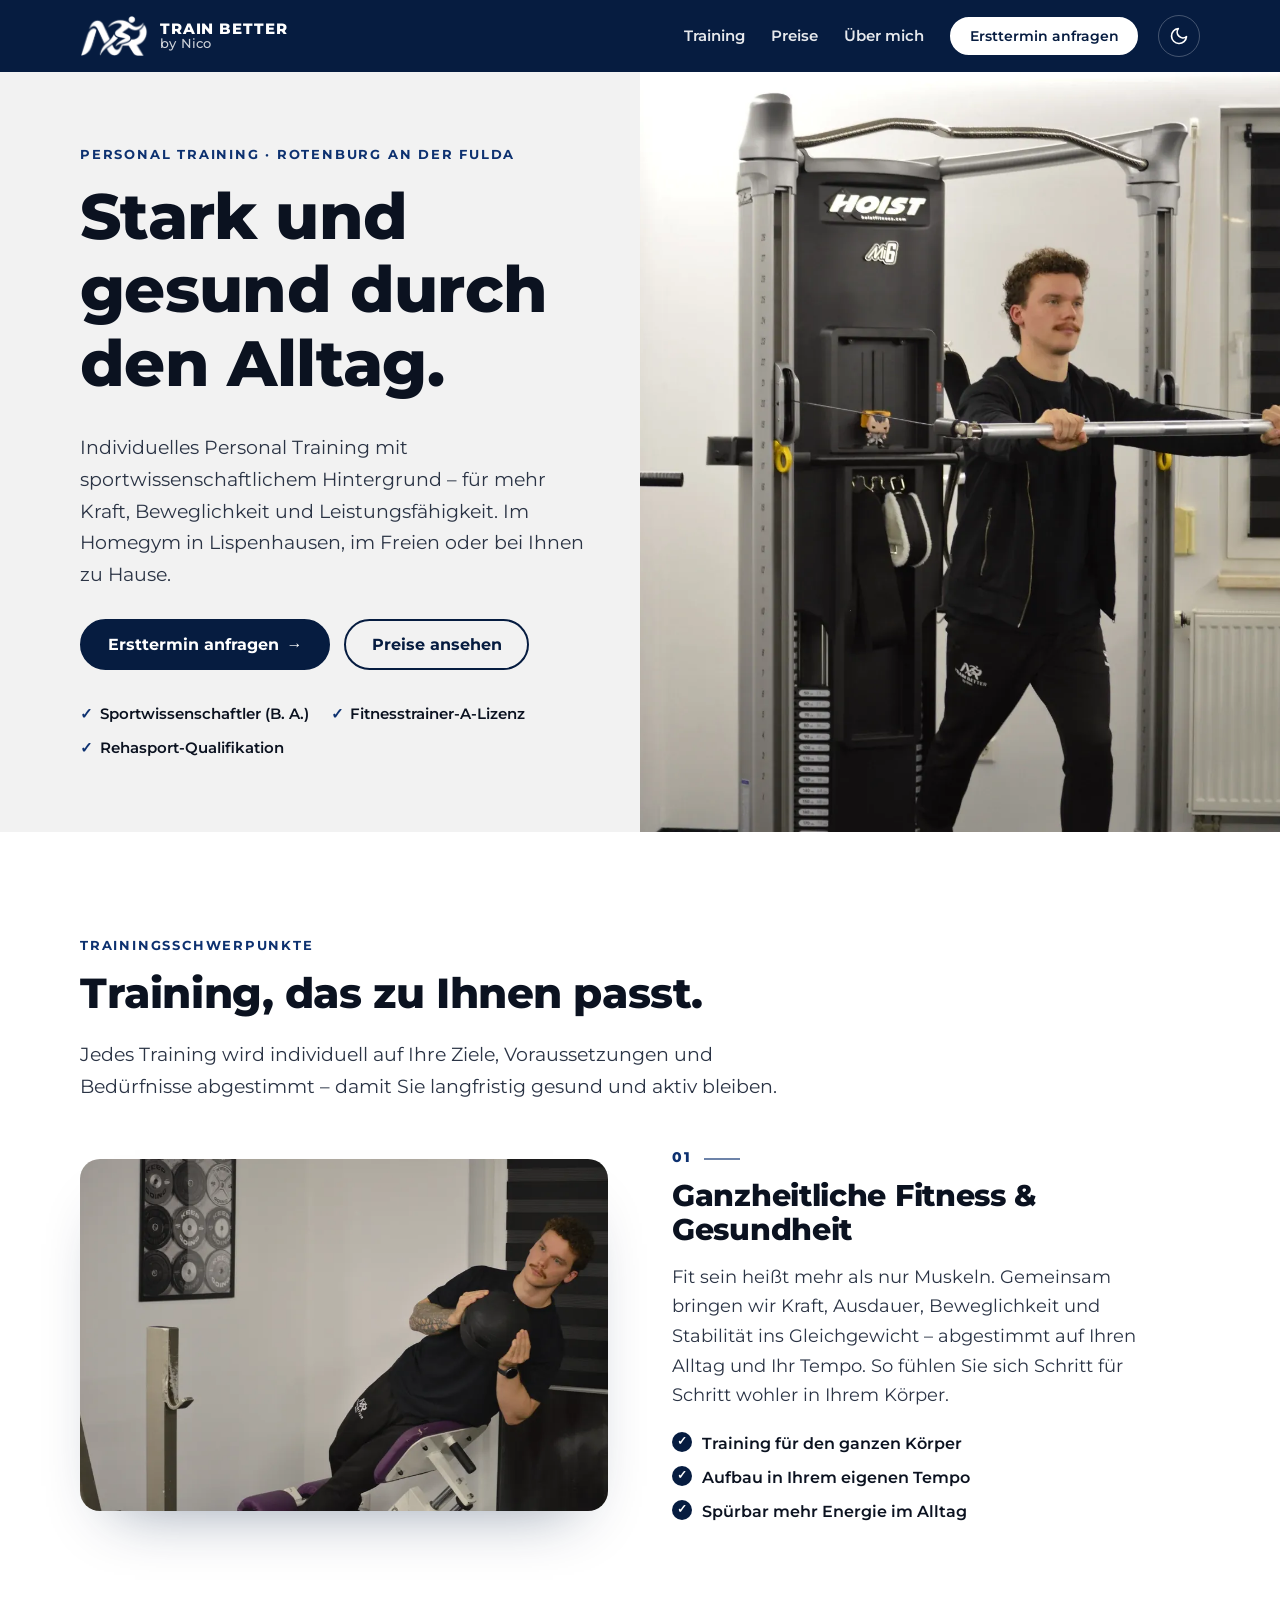
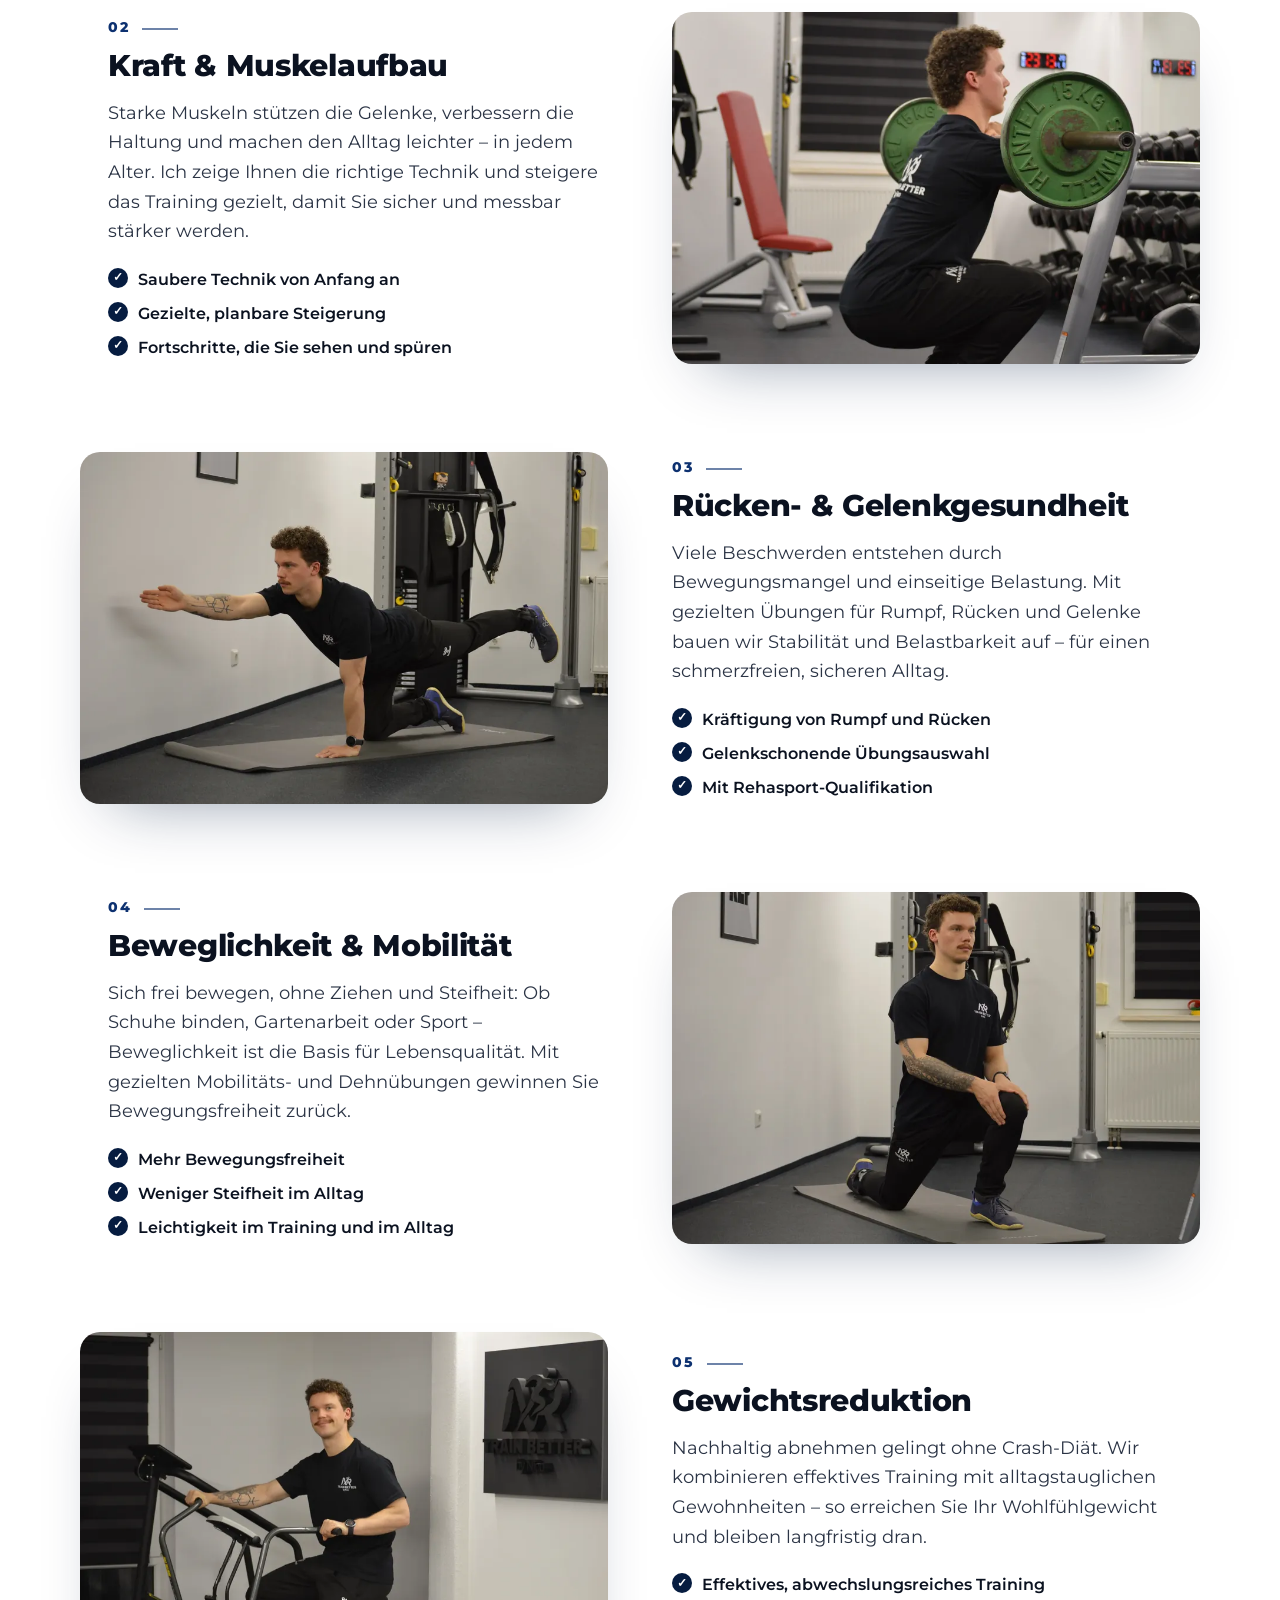
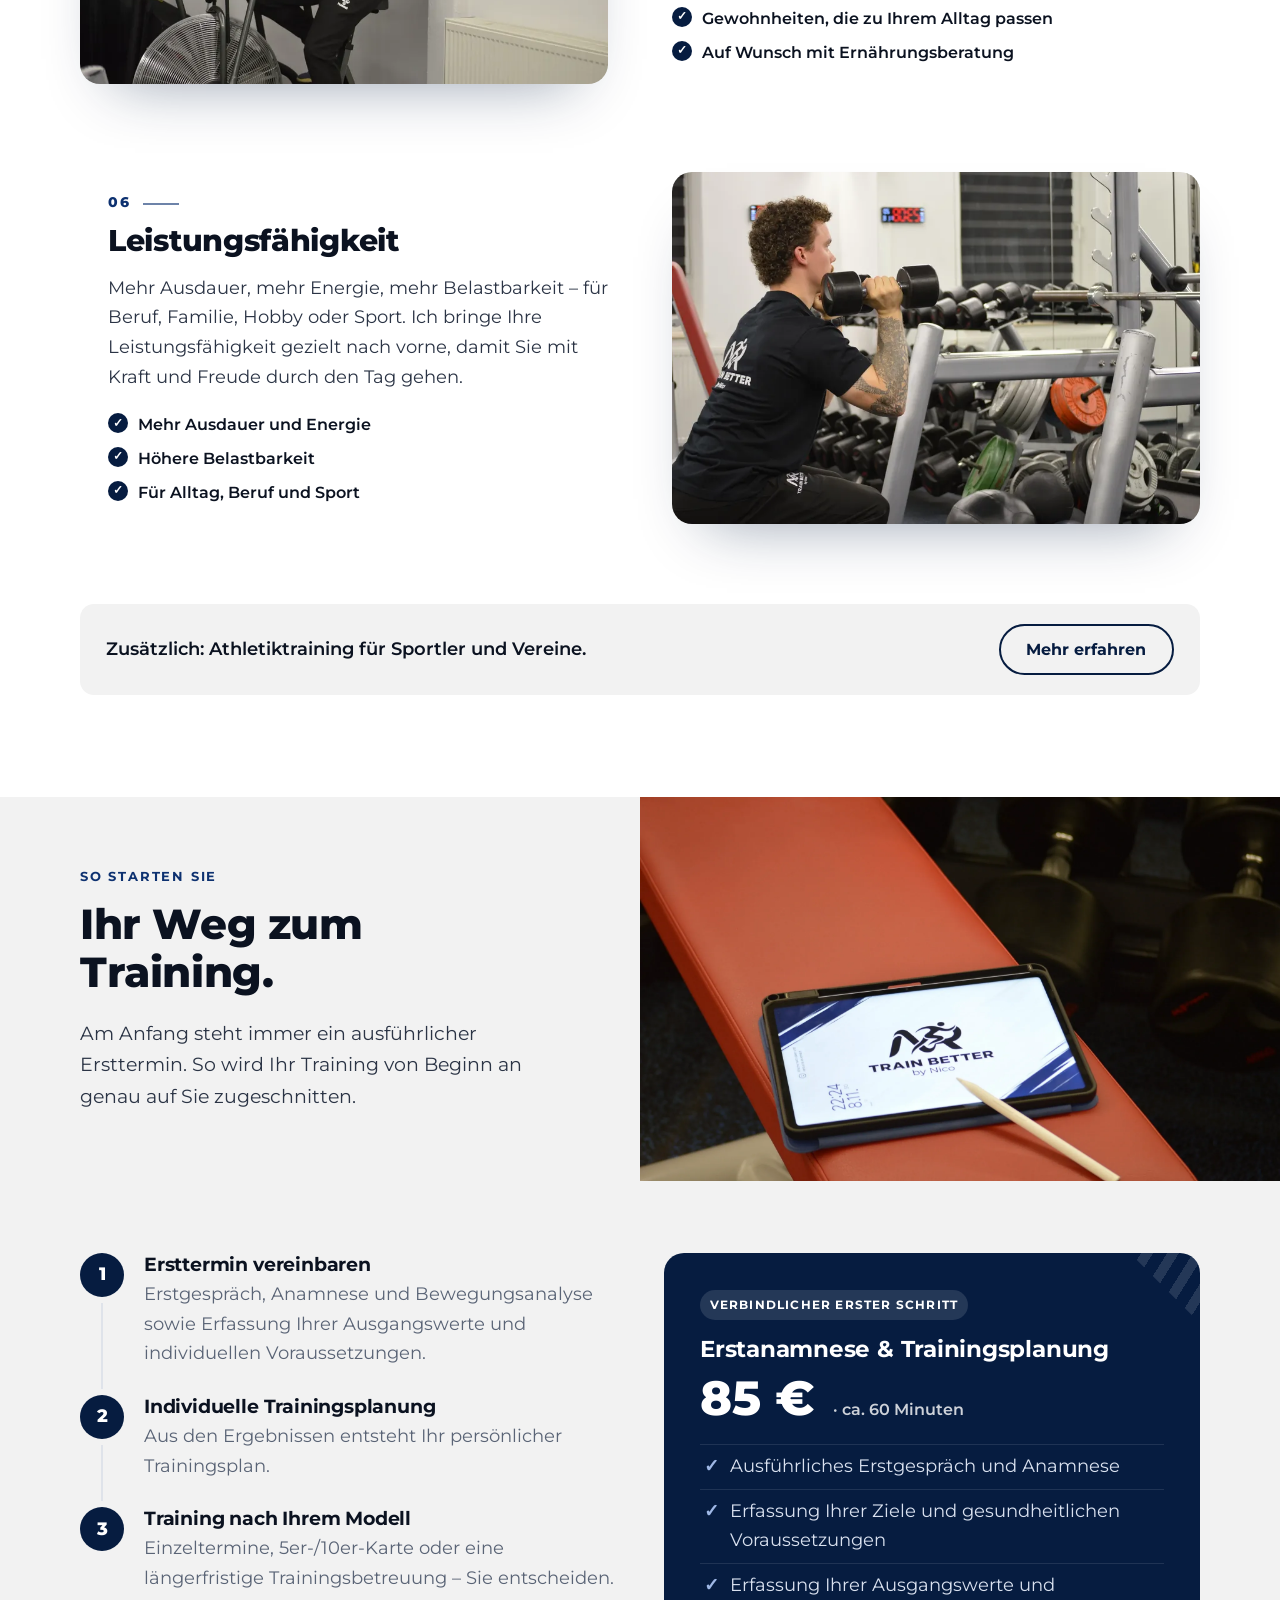
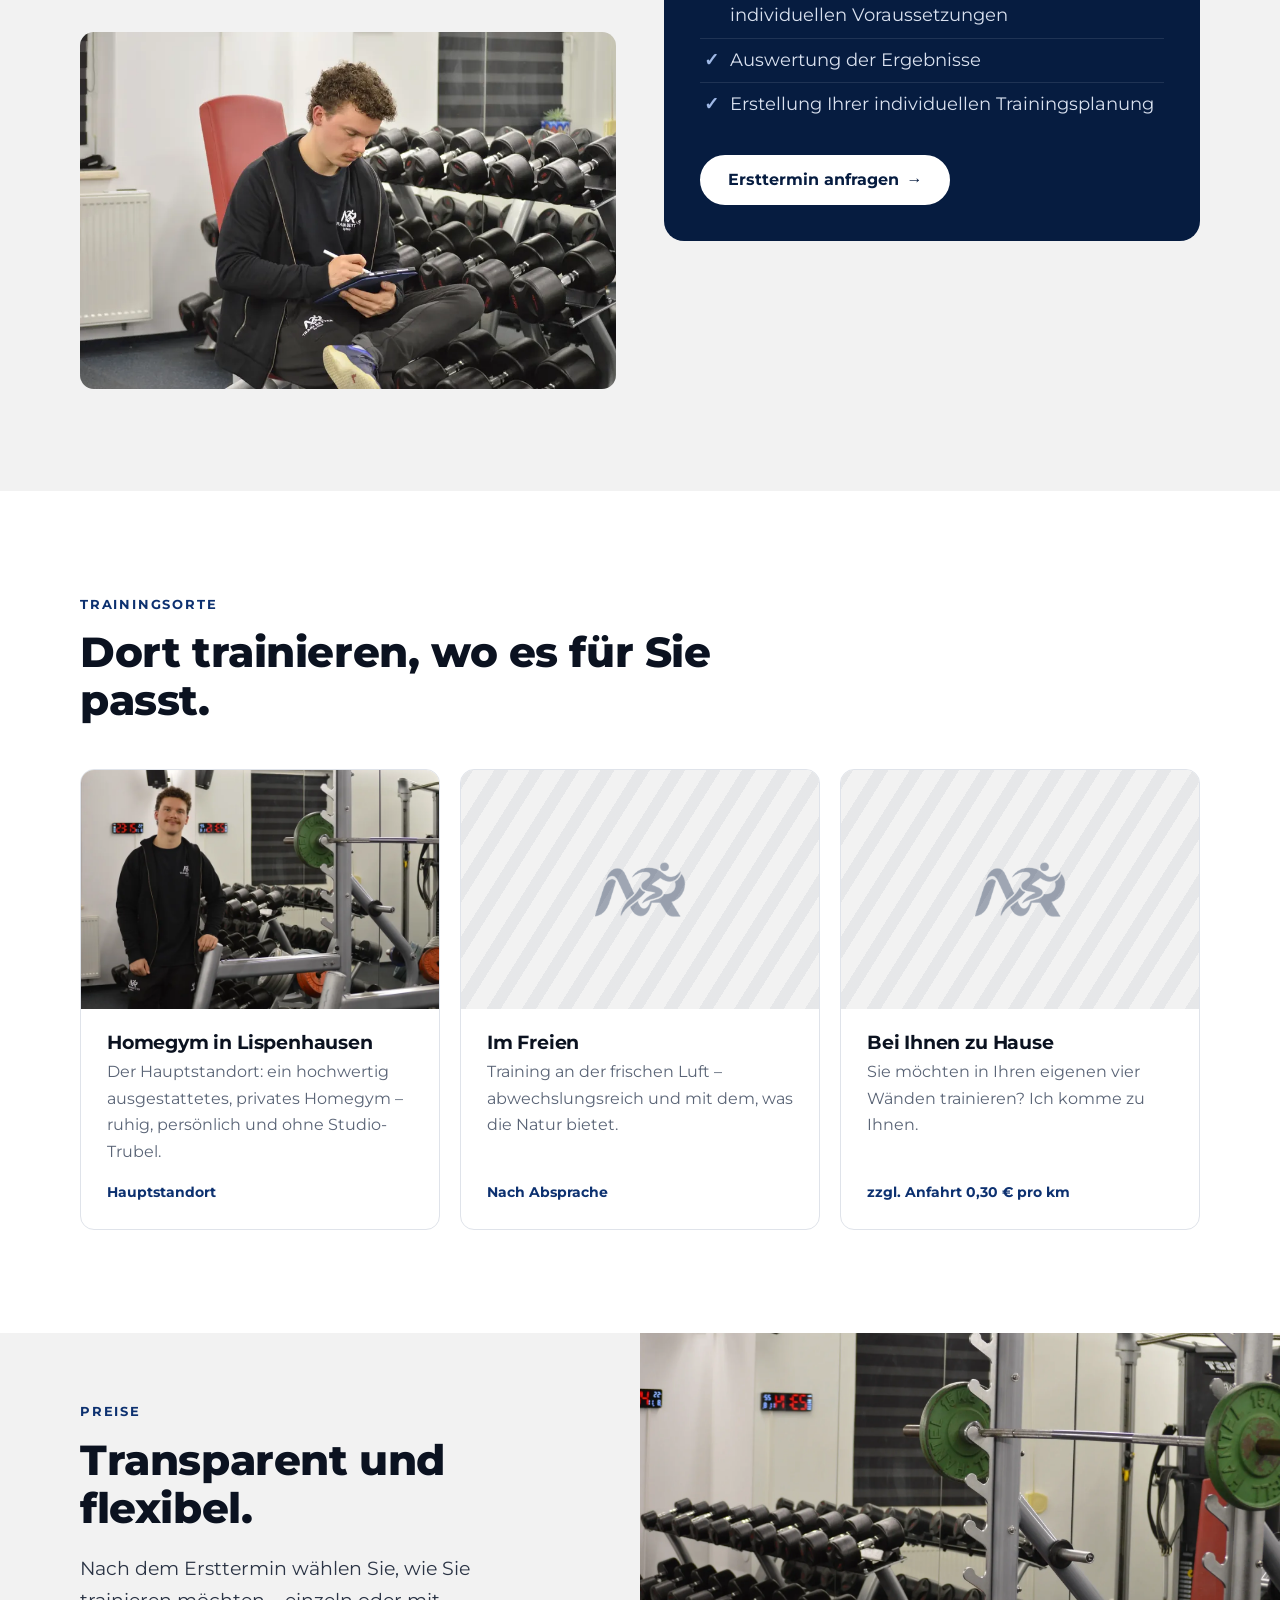
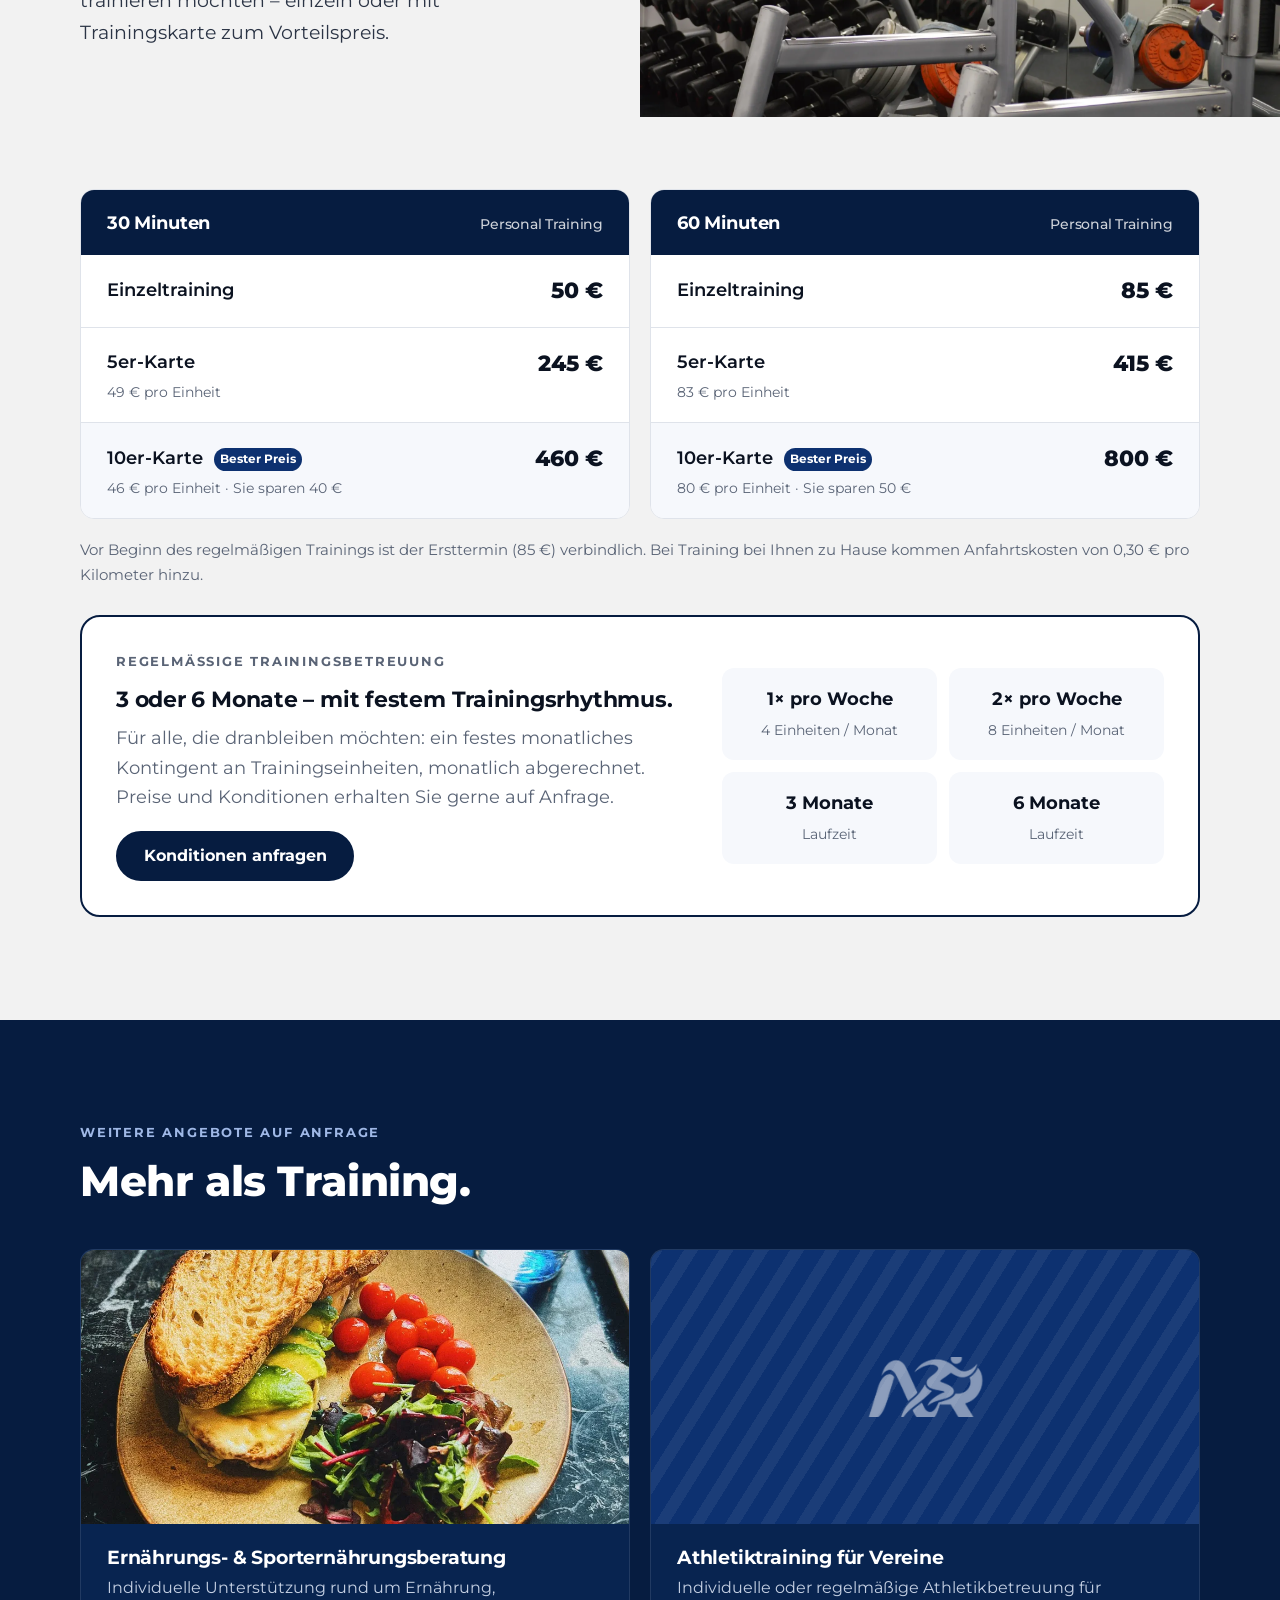
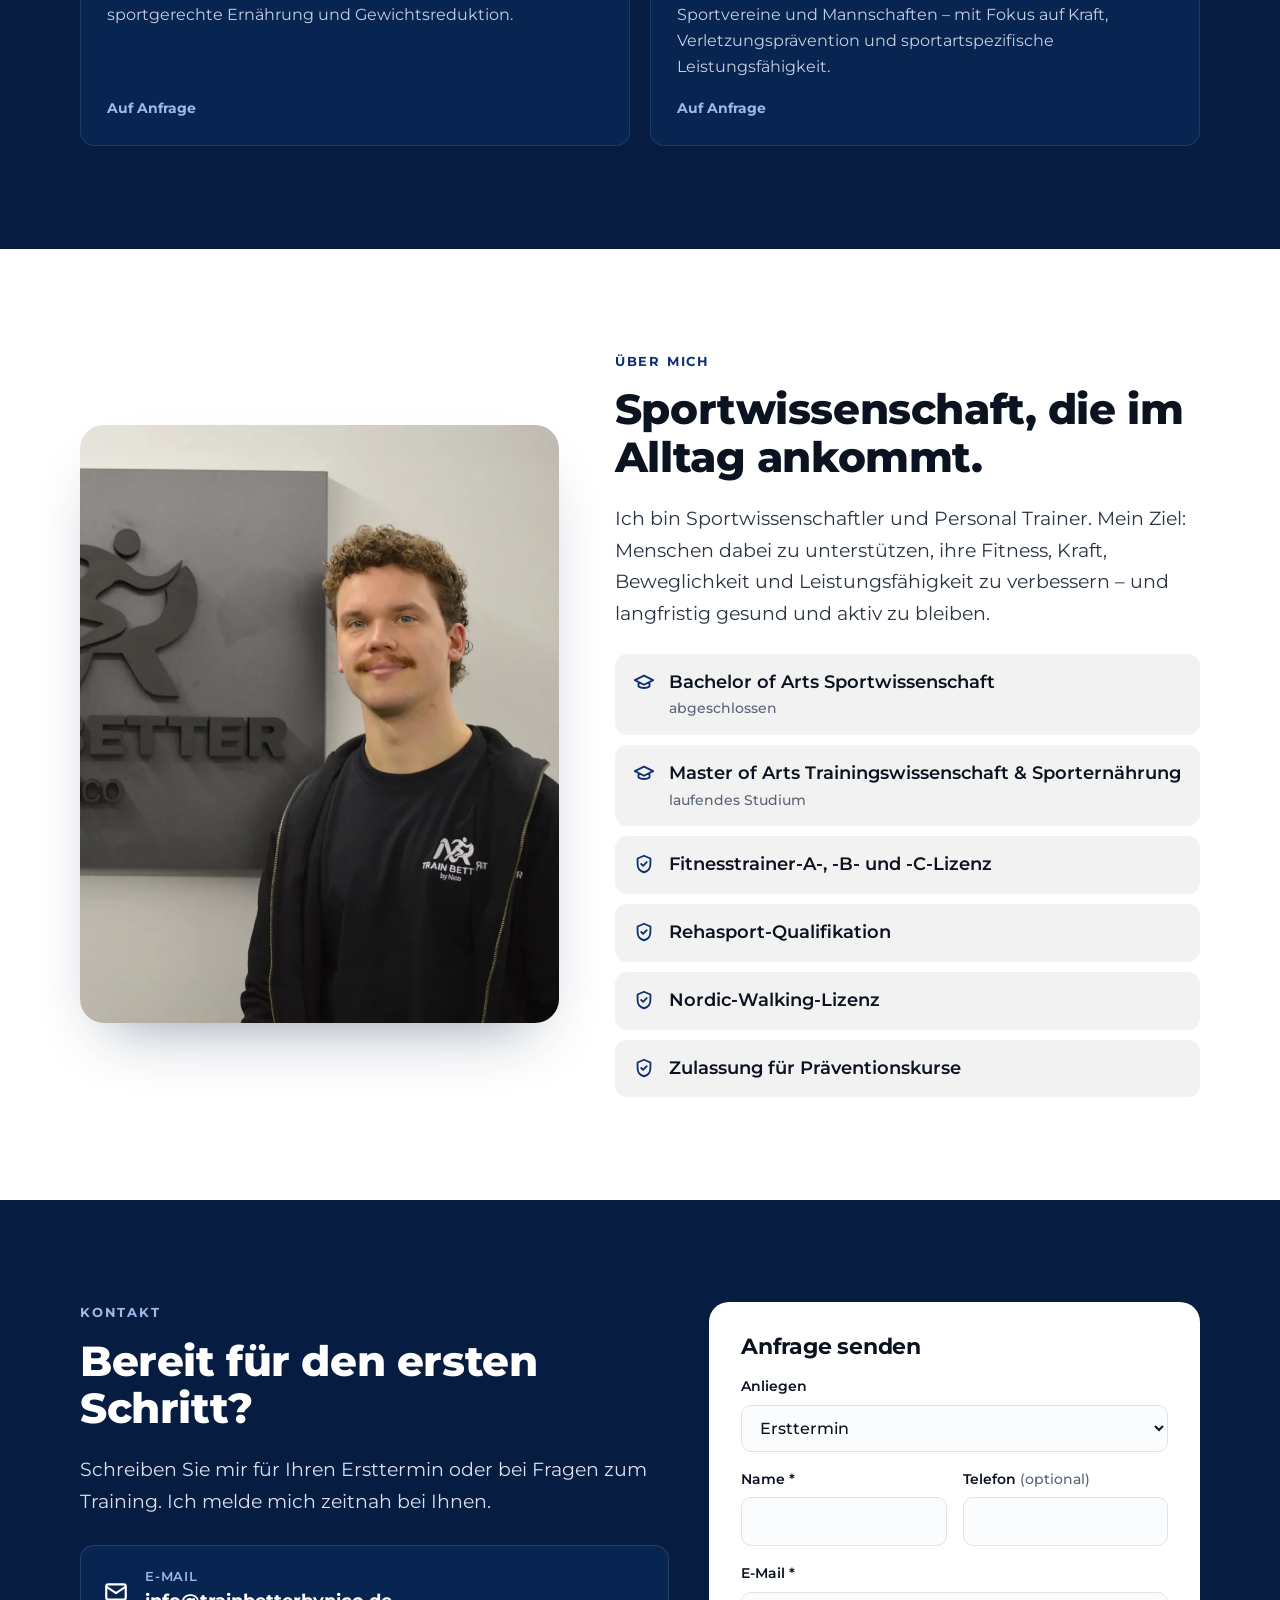
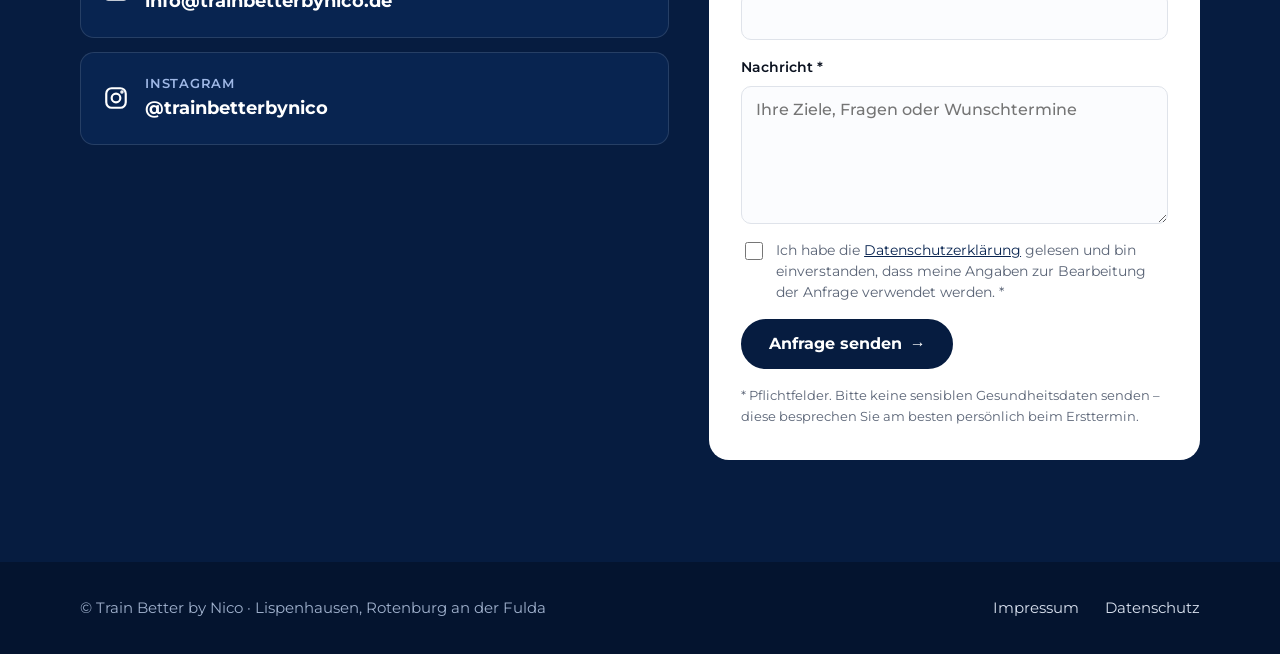
==== commit b43cdde2: "Entwurf: Schwerpunkte im Zickzack-Layout mit ausführlicheren Texten Co-Authored-By: Claude Opus 5.5 " ====
--- a/website/index.html
+++ b/website/index.html
@@ -73,47 +73,83 @@
         <h2>Training, das zu Ihnen passt.</h2>
         <p class="lead">Jedes Training wird individuell auf Ihre Ziele, Voraussetzungen und Bedürfnisse abgestimmt – damit Sie langfristig gesund und aktiv bleiben.</p>
       </div>
-      <div class="grid-3">
-        <article class="card photo-card">
-          <img src="assets/foto-ganzheitlich.webp" alt="Nico bei einer Rumpfübung mit Medizinball" width="900" height="598" loading="lazy" decoding="async">
-          <div class="card-body">
-          <h3>Ganzheitliche Fitness &amp; Gesundheit</h3>
-          <p>Ein ausgewogenes Training für Körper und Wohlbefinden – Schritt für Schritt aufgebaut.</p>
-          </div>
-        </article>
-        <article class="card photo-card">
-          <img src="assets/foto-kraft.webp" alt="Nico bei einer Frontkniebeuge mit Langhantel" width="900" height="598" loading="lazy" decoding="async">
-          <div class="card-body">
-          <h3>Kraft &amp; Muskelaufbau</h3>
-          <p>Gezielter Kraftaufbau mit sauberer Technik und sinnvoller Steigerung.</p>
-          </div>
-        </article>
-        <article class="card photo-card">
-          <img src="assets/foto-ruecken.webp" alt="Nico im Vierfüßlerstand mit gestrecktem Arm und Bein" width="900" height="598" loading="lazy" decoding="async">
-          <div class="card-body">
-          <h3>Rücken- &amp; Gelenkgesundheit</h3>
-          <p>Stabilität und Belastbarkeit für einen schmerzfreien, sicheren Alltag.</p>
-          </div>
-        </article>
-        <article class="card photo-card">
-          <img src="assets/foto-beweglichkeit.webp" alt="Nico bei einer Dehnübung im Ausfallschritt" width="900" height="598" loading="lazy" decoding="async">
-          <div class="card-body">
-          <h3>Beweglichkeit &amp; Mobilität</h3>
-          <p>Mehr Bewegungsfreiheit und Leichtigkeit – im Training und im Alltag.</p>
-          </div>
-        </article>
-        <article class="card photo-card">
-          <img src="assets/foto-abnehmen.webp" alt="Nico auf dem Air Bike" width="900" height="598" loading="lazy" decoding="async">
-          <div class="card-body">
-          <h3>Gewichtsreduktion</h3>
-          <p>Nachhaltig abnehmen durch die Kombination aus Training und alltagstauglichen Gewohnheiten.</p>
-          </div>
-        </article>
-        <article class="card photo-card">
-          <img src="assets/foto-leistung.webp" alt="Nico bei einer Kniebeuge mit Kurzhantel" width="900" height="598" loading="lazy" decoding="async">
-          <div class="card-body">
-          <h3>Leistungsfähigkeit</h3>
-          <p>Mehr Ausdauer, Energie und Belastbarkeit für alles, was Ihnen wichtig ist.</p>
+      <div class="focus-rows">
+        <article class="focus-row">
+          <div class="focus-img"><img src="assets/foto-ganzheitlich.webp" alt="Nico bei einer Rumpfübung mit Medizinball" width="900" height="598" loading="lazy" decoding="async"></div>
+          <div class="focus-text">
+            <span class="focus-num">01</span>
+            <h3>Ganzheitliche Fitness &amp; Gesundheit</h3>
+            <p>Fit sein heißt mehr als nur Muskeln. Gemeinsam bringen wir Kraft, Ausdauer, Beweglichkeit und Stabilität ins Gleichgewicht – abgestimmt auf Ihren Alltag und Ihr Tempo. So fühlen Sie sich Schritt für Schritt wohler in Ihrem Körper.</p>
+            <ul class="focus-list">
+            <li>Training für den ganzen Körper</li>
+            <li>Aufbau in Ihrem eigenen Tempo</li>
+            <li>Spürbar mehr Energie im Alltag</li>
+            </ul>
+          </div>
+        </article>
+        <article class="focus-row">
+          <div class="focus-img"><img src="assets/foto-kraft.webp" alt="Nico bei einer Frontkniebeuge mit Langhantel" width="900" height="598" loading="lazy" decoding="async"></div>
+          <div class="focus-text">
+            <span class="focus-num">02</span>
+            <h3>Kraft &amp; Muskelaufbau</h3>
+            <p>Starke Muskeln stützen die Gelenke, verbessern die Haltung und machen den Alltag leichter – in jedem Alter. Ich zeige Ihnen die richtige Technik und steigere das Training gezielt, damit Sie sicher und messbar stärker werden.</p>
+            <ul class="focus-list">
+            <li>Saubere Technik von Anfang an</li>
+            <li>Gezielte, planbare Steigerung</li>
+            <li>Fortschritte, die Sie sehen und spüren</li>
+            </ul>
+          </div>
+        </article>
+        <article class="focus-row">
+          <div class="focus-img"><img src="assets/foto-ruecken.webp" alt="Nico im Vierfüßlerstand mit gestrecktem Arm und Bein" width="900" height="598" loading="lazy" decoding="async"></div>
+          <div class="focus-text">
+            <span class="focus-num">03</span>
+            <h3>Rücken- &amp; Gelenkgesundheit</h3>
+            <p>Viele Beschwerden entstehen durch Bewegungsmangel und einseitige Belastung. Mit gezielten Übungen für Rumpf, Rücken und Gelenke bauen wir Stabilität und Belastbarkeit auf – für einen schmerzfreien, sicheren Alltag.</p>
+            <ul class="focus-list">
+            <li>Kräftigung von Rumpf und Rücken</li>
+            <li>Gelenkschonende Übungsauswahl</li>
+            <li>Mit Rehasport-Qualifikation</li>
+            </ul>
+          </div>
+        </article>
+        <article class="focus-row">
+          <div class="focus-img"><img src="assets/foto-beweglichkeit.webp" alt="Nico bei einer Dehnübung im Ausfallschritt" width="900" height="598" loading="lazy" decoding="async"></div>
+          <div class="focus-text">
+            <span class="focus-num">04</span>
+            <h3>Beweglichkeit &amp; Mobilität</h3>
+            <p>Sich frei bewegen, ohne Ziehen und Steifheit: Ob Schuhe binden, Gartenarbeit oder Sport – Beweglichkeit ist die Basis für Lebensqualität. Mit gezielten Mobilitäts- und Dehnübungen gewinnen Sie Bewegungsfreiheit zurück.</p>
+            <ul class="focus-list">
+            <li>Mehr Bewegungsfreiheit</li>
+            <li>Weniger Steifheit im Alltag</li>
+            <li>Leichtigkeit im Training und im Alltag</li>
+            </ul>
+          </div>
+        </article>
+        <article class="focus-row">
+          <div class="focus-img"><img src="assets/foto-abnehmen.webp" alt="Nico auf dem Air Bike" width="900" height="598" loading="lazy" decoding="async"></div>
+          <div class="focus-text">
+            <span class="focus-num">05</span>
+            <h3>Gewichtsreduktion</h3>
+            <p>Nachhaltig abnehmen gelingt ohne Crash-Diät. Wir kombinieren effektives Training mit alltagstauglichen Gewohnheiten – so erreichen Sie Ihr Wohlfühlgewicht und bleiben langfristig dran.</p>
+            <ul class="focus-list">
+            <li>Effektives, abwechslungsreiches Training</li>
+            <li>Gewohnheiten, die zu Ihrem Alltag passen</li>
+            <li>Auf Wunsch mit Ernährungsberatung</li>
+            </ul>
+          </div>
+        </article>
+        <article class="focus-row">
+          <div class="focus-img"><img src="assets/foto-leistung.webp" alt="Nico bei einer Kniebeuge mit Kurzhantel" width="900" height="598" loading="lazy" decoding="async"></div>
+          <div class="focus-text">
+            <span class="focus-num">06</span>
+            <h3>Leistungsfähigkeit</h3>
+            <p>Mehr Ausdauer, mehr Energie, mehr Belastbarkeit – für Beruf, Familie, Hobby oder Sport. Ich bringe Ihre Leistungsfähigkeit gezielt nach vorne, damit Sie mit Kraft und Freude durch den Tag gehen.</p>
+            <ul class="focus-list">
+            <li>Mehr Ausdauer und Energie</li>
+            <li>Höhere Belastbarkeit</li>
+            <li>Für Alltag, Beruf und Sport</li>
+            </ul>
           </div>
         </article>
       </div>
--- a/website/styles.css
+++ b/website/styles.css
@@ -160,6 +160,30 @@
 .photo-card .card-body { padding: 22px 26px 26px; }
 .photo-card h3 { margin-bottom: .35em; }
 
+/* Schwerpunkte im Zickzack */
+.focus-rows { display: grid; gap: clamp(48px, 7vw, 88px); }
+.focus-row { display: grid; grid-template-columns: 1fr 1fr; gap: clamp(28px, 5vw, 64px); align-items: center; }
+.focus-row:nth-child(even) .focus-img { order: 2; }
+.focus-img img { width: 100%; aspect-ratio: 3 / 2; object-fit: cover; border-radius: 20px; box-shadow: 0 30px 60px -34px var(--shadow); background: var(--bg-alt); }
+.focus-text { max-width: 500px; }
+.focus-row:nth-child(even) .focus-text { justify-self: end; }
+.focus-num { display: block; font-size: .85rem; font-weight: 800; letter-spacing: .14em; color: var(--accent); margin-bottom: .6rem; }
+.focus-num::after { content: ""; display: inline-block; width: 36px; height: 2px; background: currentColor; vertical-align: middle; margin-left: 12px; opacity: .6; }
+.focus-text h3 { font-size: clamp(1.4rem, 2.4vw, 1.85rem); font-weight: 800; margin-bottom: .55em; }
+.focus-text p { color: var(--text); margin-bottom: 1.1em; }
+.focus-list { list-style: none; margin: 0; padding: 0; display: grid; gap: 8px; }
+.focus-list li { position: relative; padding-left: 30px; font-weight: 600; color: var(--ink); font-size: .98rem; }
+.focus-list li::before {
+  content: "✓"; position: absolute; left: 0; top: 1px; width: 20px; height: 20px; border-radius: 50%;
+  display: grid; place-items: center; font-size: .72rem; font-weight: 800; background: var(--btn-bg); color: var(--btn-fg);
+}
+#training .note-strip { margin-top: clamp(48px, 7vw, 80px); }
+@media (max-width: 760px) {
+  .focus-row { grid-template-columns: 1fr; gap: 22px; }
+  .focus-row:nth-child(even) .focus-img { order: 0; }
+  .focus-row:nth-child(even) .focus-text { justify-self: start; }
+}
+
 /* Platzhalter, bis echte Fotos da sind */
 .photo-placeholder {
   aspect-ratio: 3 / 2; display: grid; place-items: center; position: relative; overflow: hidden;
@@ -346,7 +370,7 @@
 
 
 /* ===== Dunkler Modus ===== */
-/* Variante A – Nachtblau: alles in Nicos Markenblau, nur dunkler */
+/* Nachtblau: alles in Nicos Markenblau, nur dunkler */
 [data-theme="dark"] {
   --bg: #071630;
   --bg-alt: #0a1d3d;
@@ -376,51 +400,6 @@
   --ph-logo-filter: invert(1);
   color-scheme: dark;
 }
-/* Variante B – Graphit: neutrales Dunkelgrau, Kopf und Akzente bleiben Markenblau */
-[data-theme="dark"][data-dark="graphit"] {
-  --bg: #16181c;
-  --bg-alt: #1d2026;
-  --surface: #242830;
-  --surface-2: #2c313a;
-  --field-bg: #1d2026;
-  --ink: #f3f4f6;
-  --text: #c9cdd4;
-  --muted: #9aa1ad;
-  --brand: #061C40;
-  --brand-2: #0c2a5a;
-  --brand-3: #133a78;
-  --accent: #8fb3f0;
-  --link: #a9c5f5;
-  --footer: #0e1013;
-  --footer-text: #9aa1ad;
-}
-/* Variante C – Schwarz & Silber: sehr dunkel, Akzente in Silber */
-[data-theme="dark"][data-dark="silber"] {
-  --bg: #0c0c0d;
-  --bg-alt: #141416;
-  --surface: #1b1b1e;
-  --surface-2: #242428;
-  --field-bg: #141416;
-  --ink: #fafafa;
-  --text: #cfd2d6;
-  --muted: #9b9fa6;
-  --brand: #050506;
-  --brand-2: #1c1c20;
-  --brand-3: #2a2a30;
-  --brand-edge: rgba(255,255,255,.09);
-  --on-brand: #d6d9de;
-  --on-brand-muted: #b9bdc4;
-  --on-brand-soft: #c0c6cf;
-  --accent: #c0c6cf;
-  --link: #dfe3e8;
-  --btn-bg: #d9dde2;
-  --btn-fg: #0c0c0d;
-  --btn-hover: #f1f3f5;
-  --btn-ghost: #d9dde2;
-  --plan-border: rgba(192,198,207,.5);
-  --footer: #000000;
-  --footer-text: #8d9198;
-}
 [data-theme="dark"] .price-row .save { background: var(--btn-bg); color: var(--btn-fg); }
 [data-theme="dark"] .field input:focus, [data-theme="dark"] .field select:focus, [data-theme="dark"] .field textarea:focus { box-shadow: 0 0 0 3px rgba(143,179,240,.25); }
 
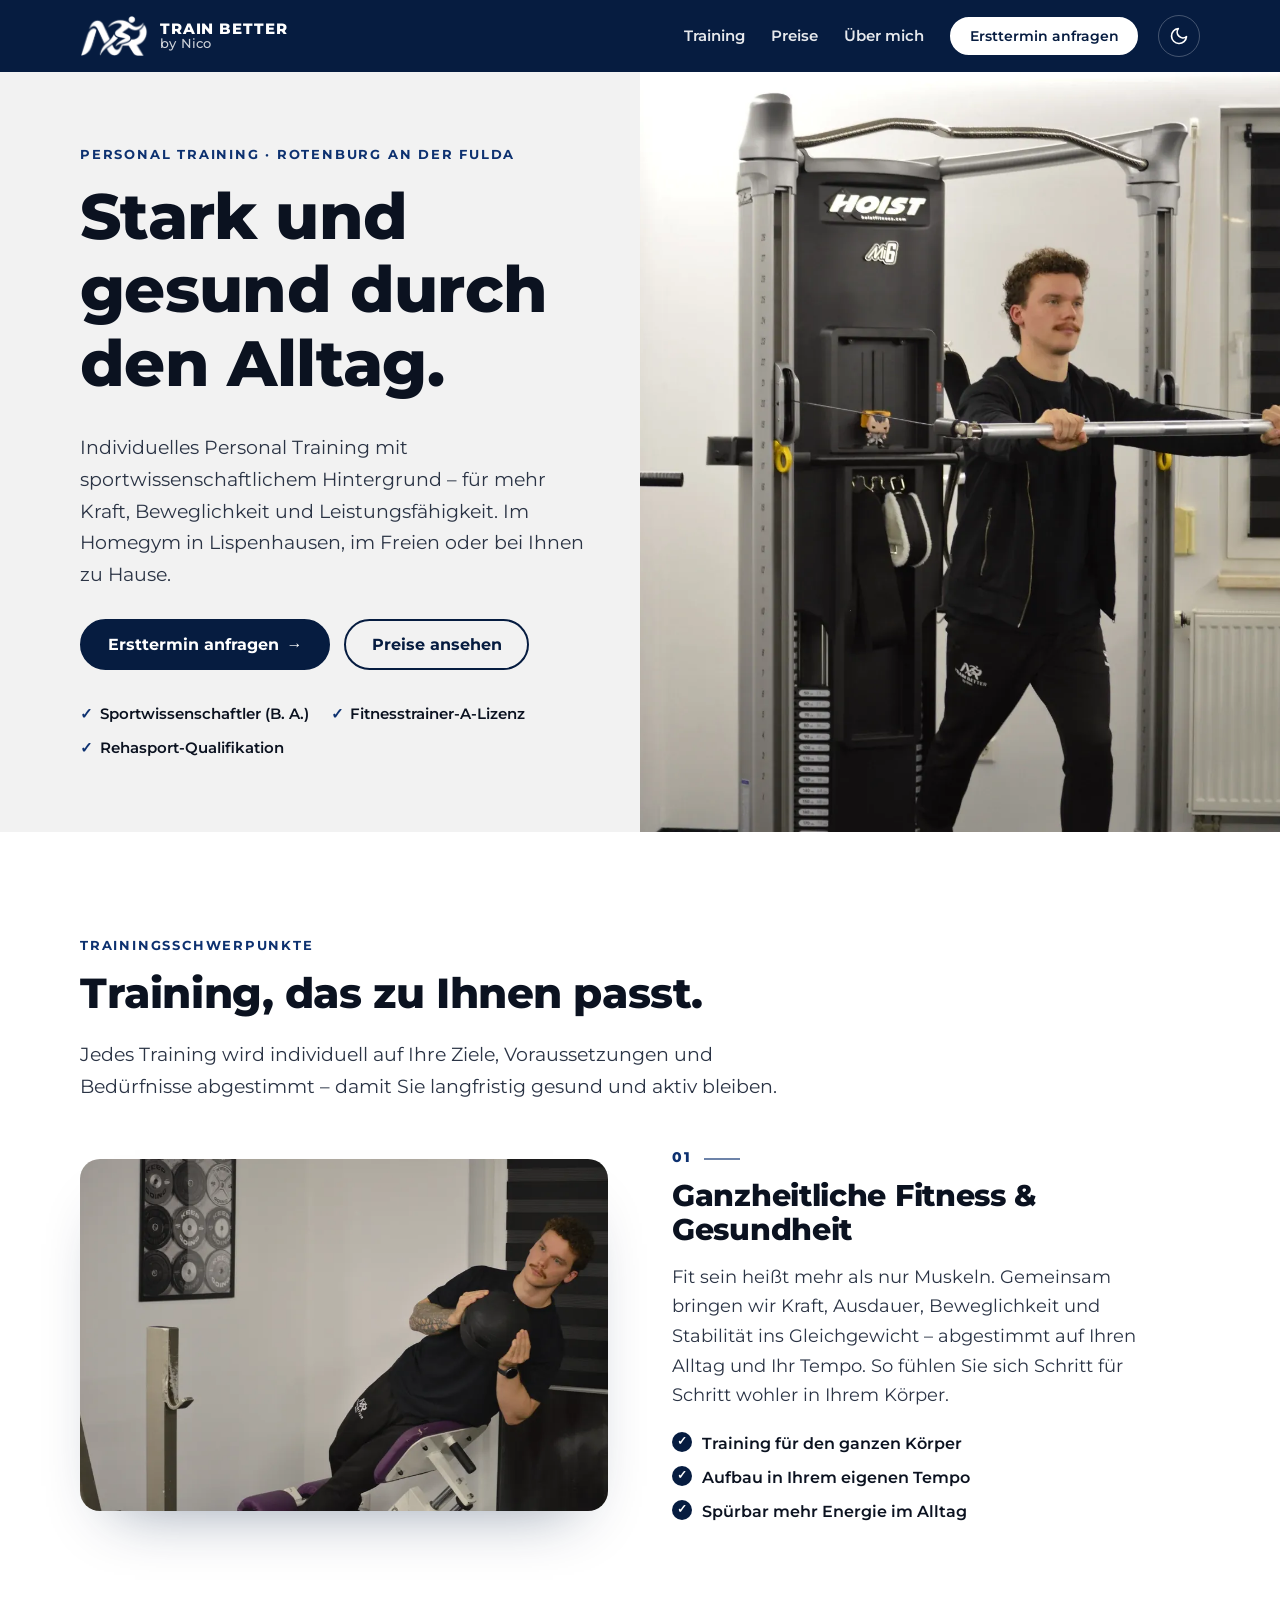
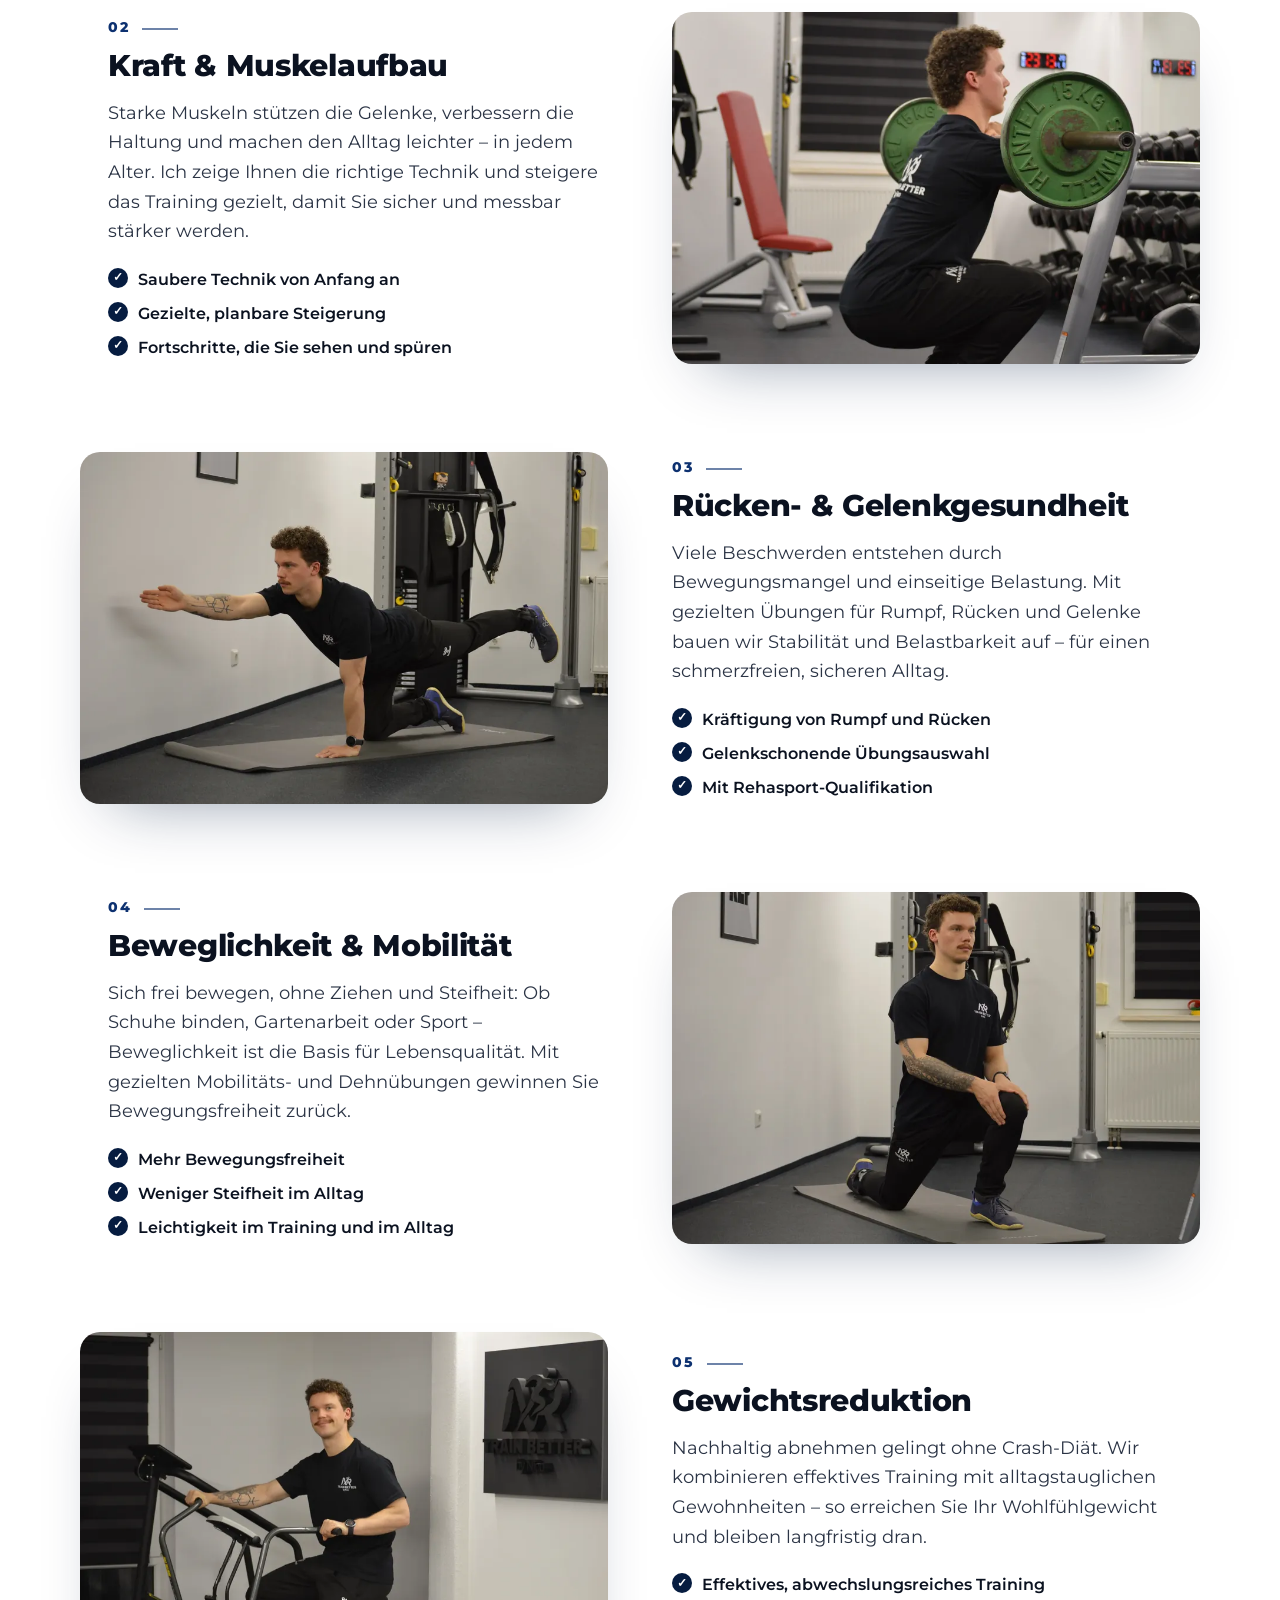
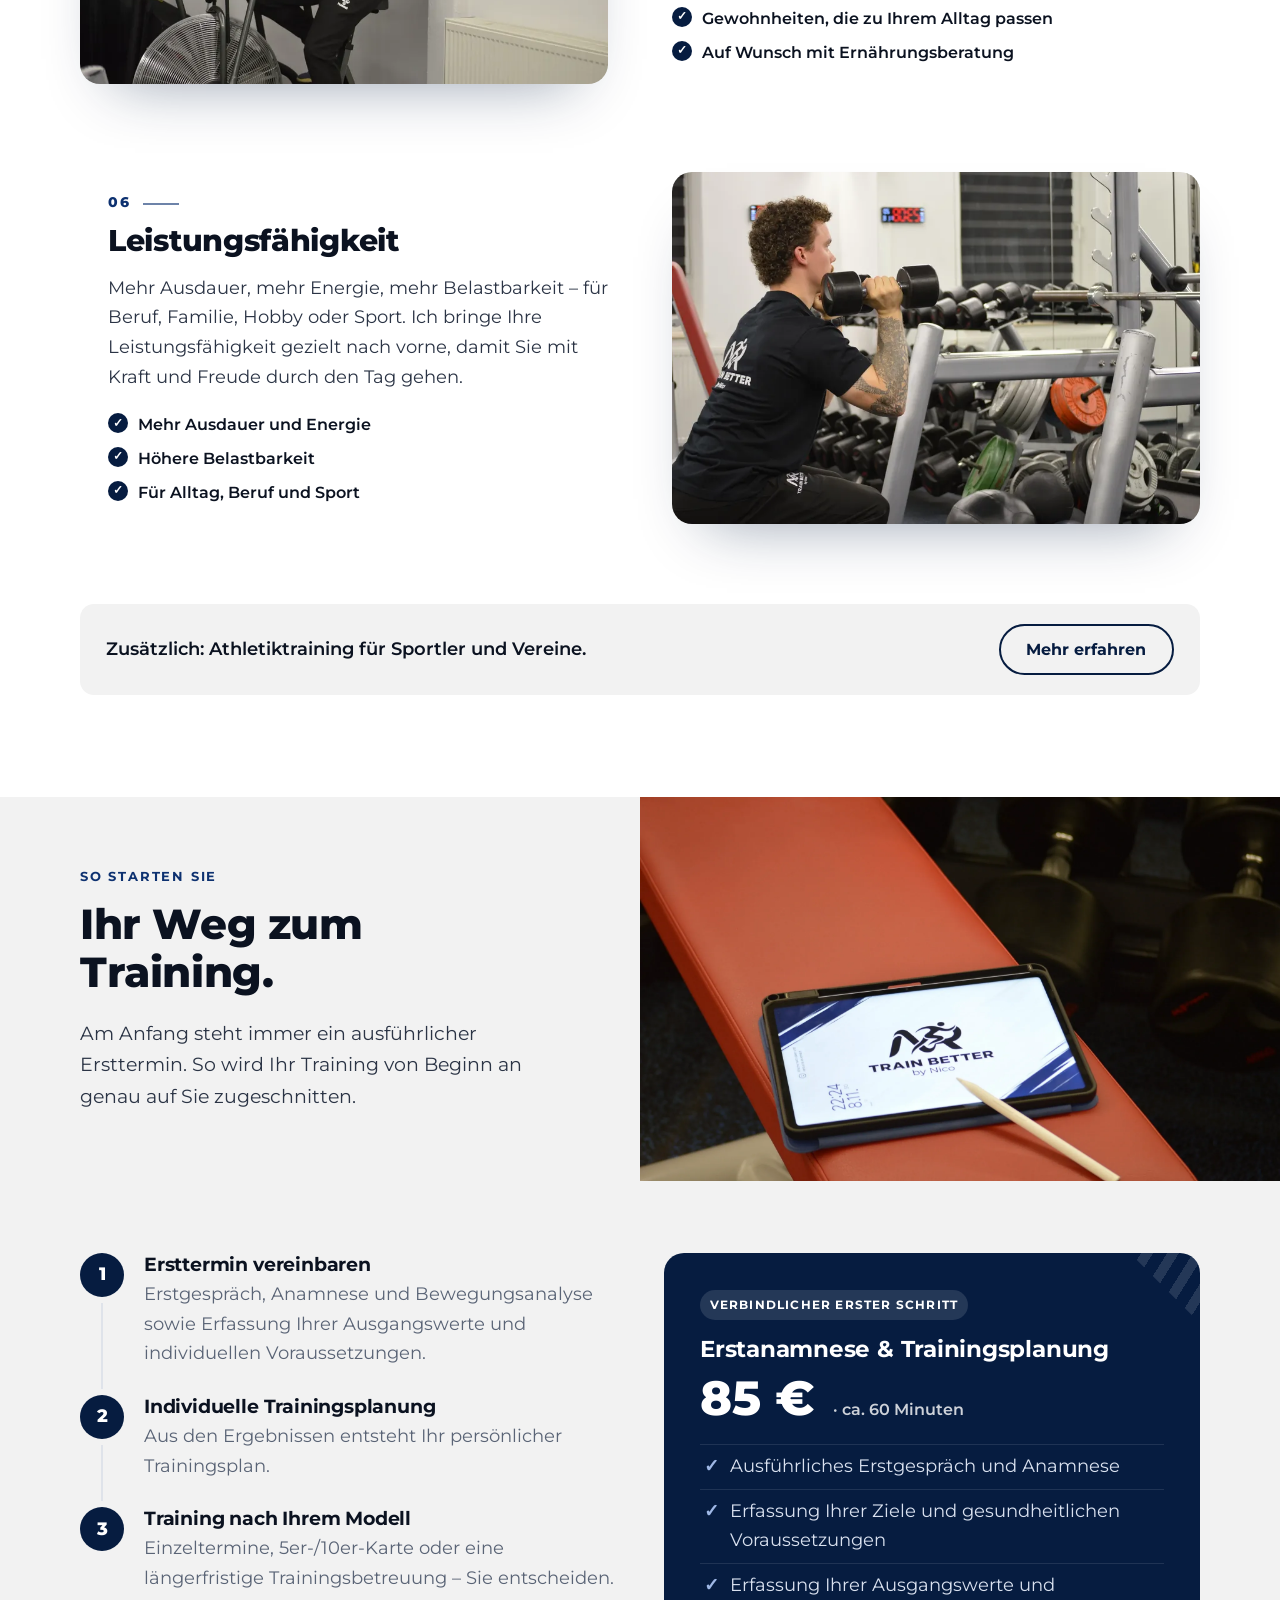
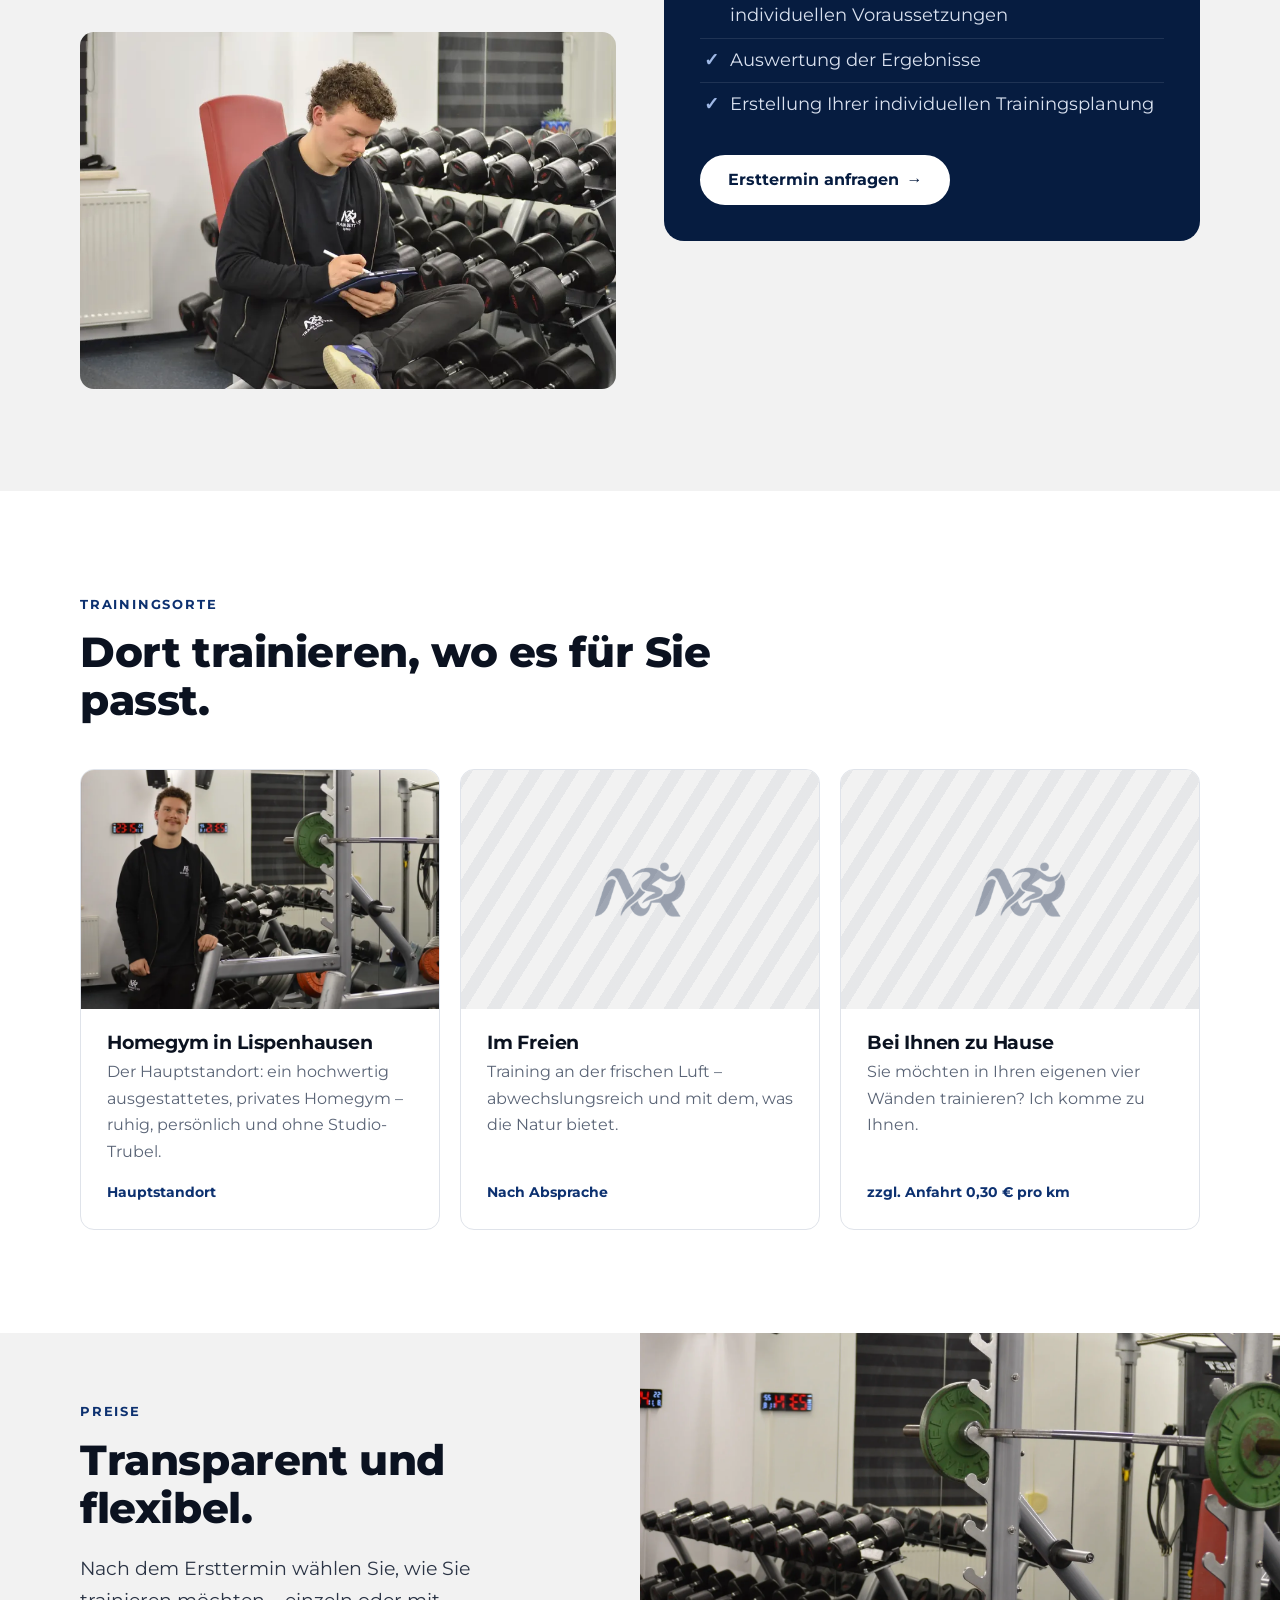
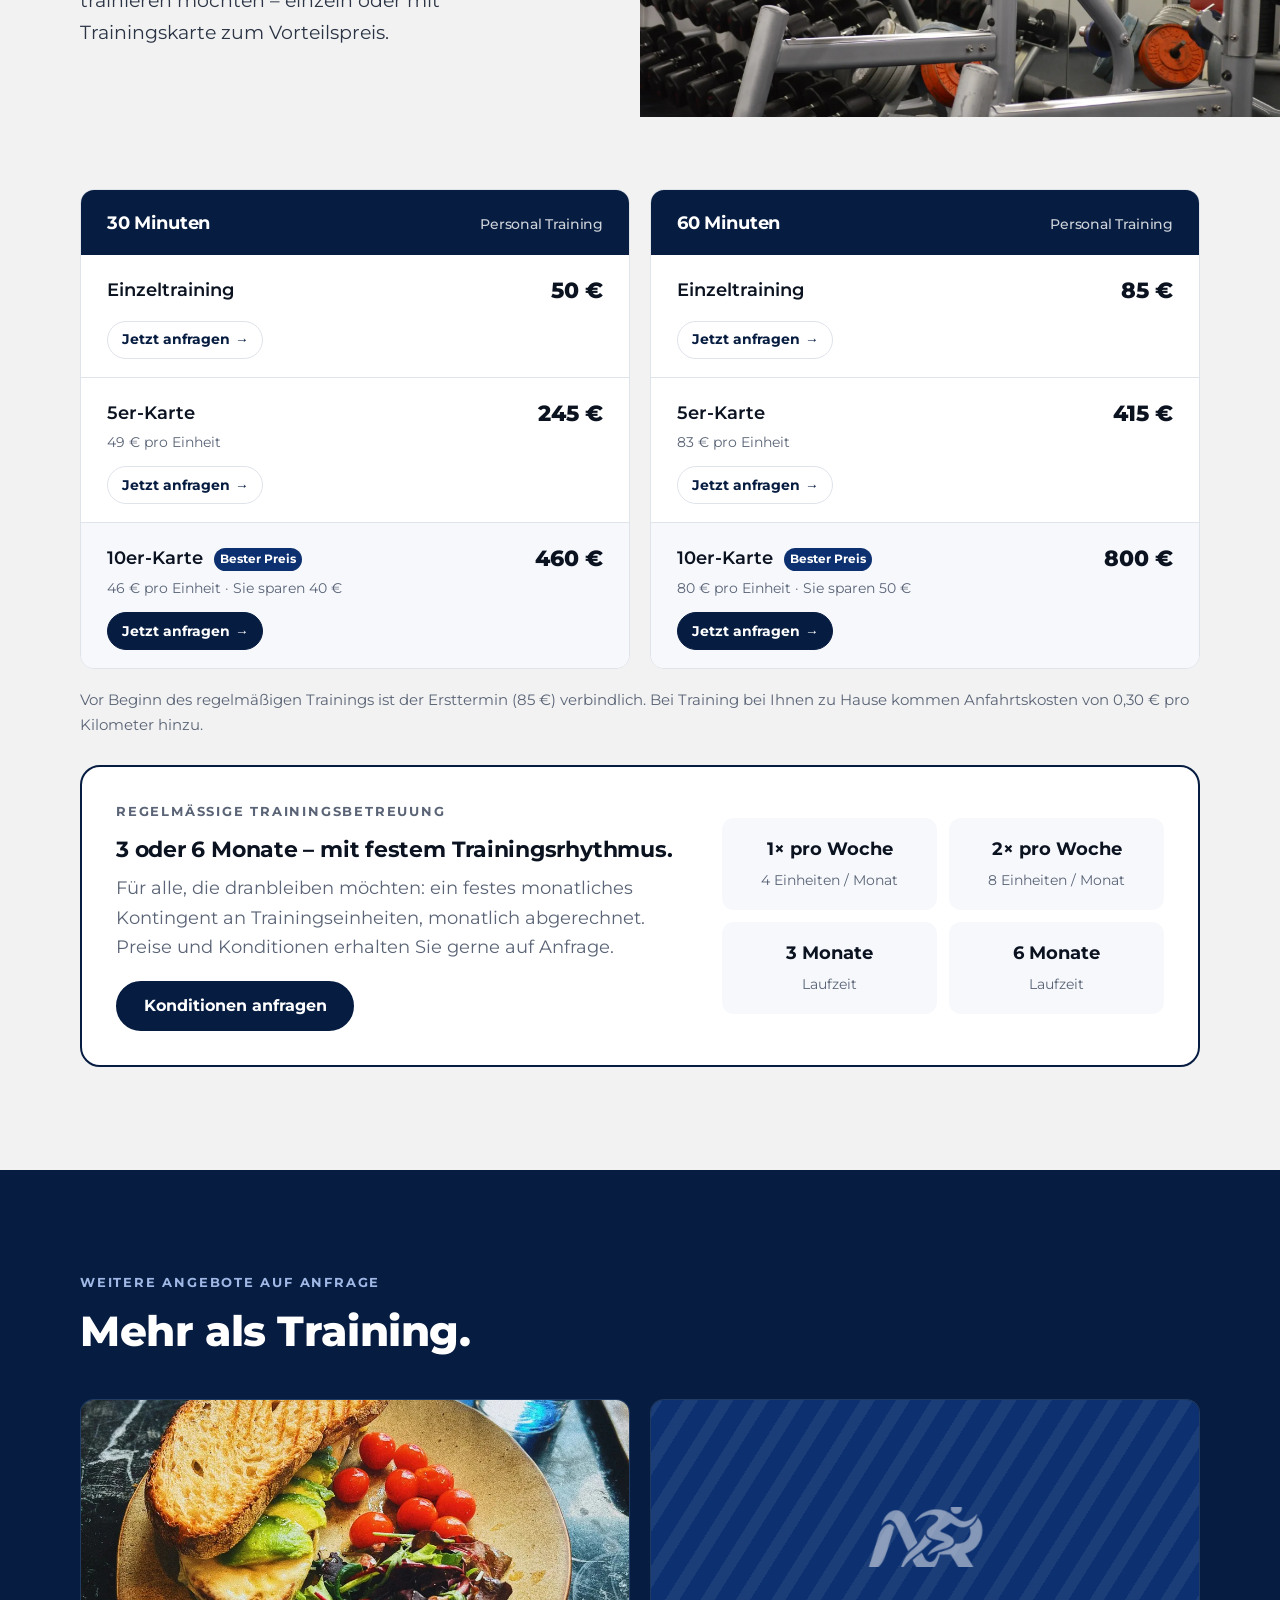
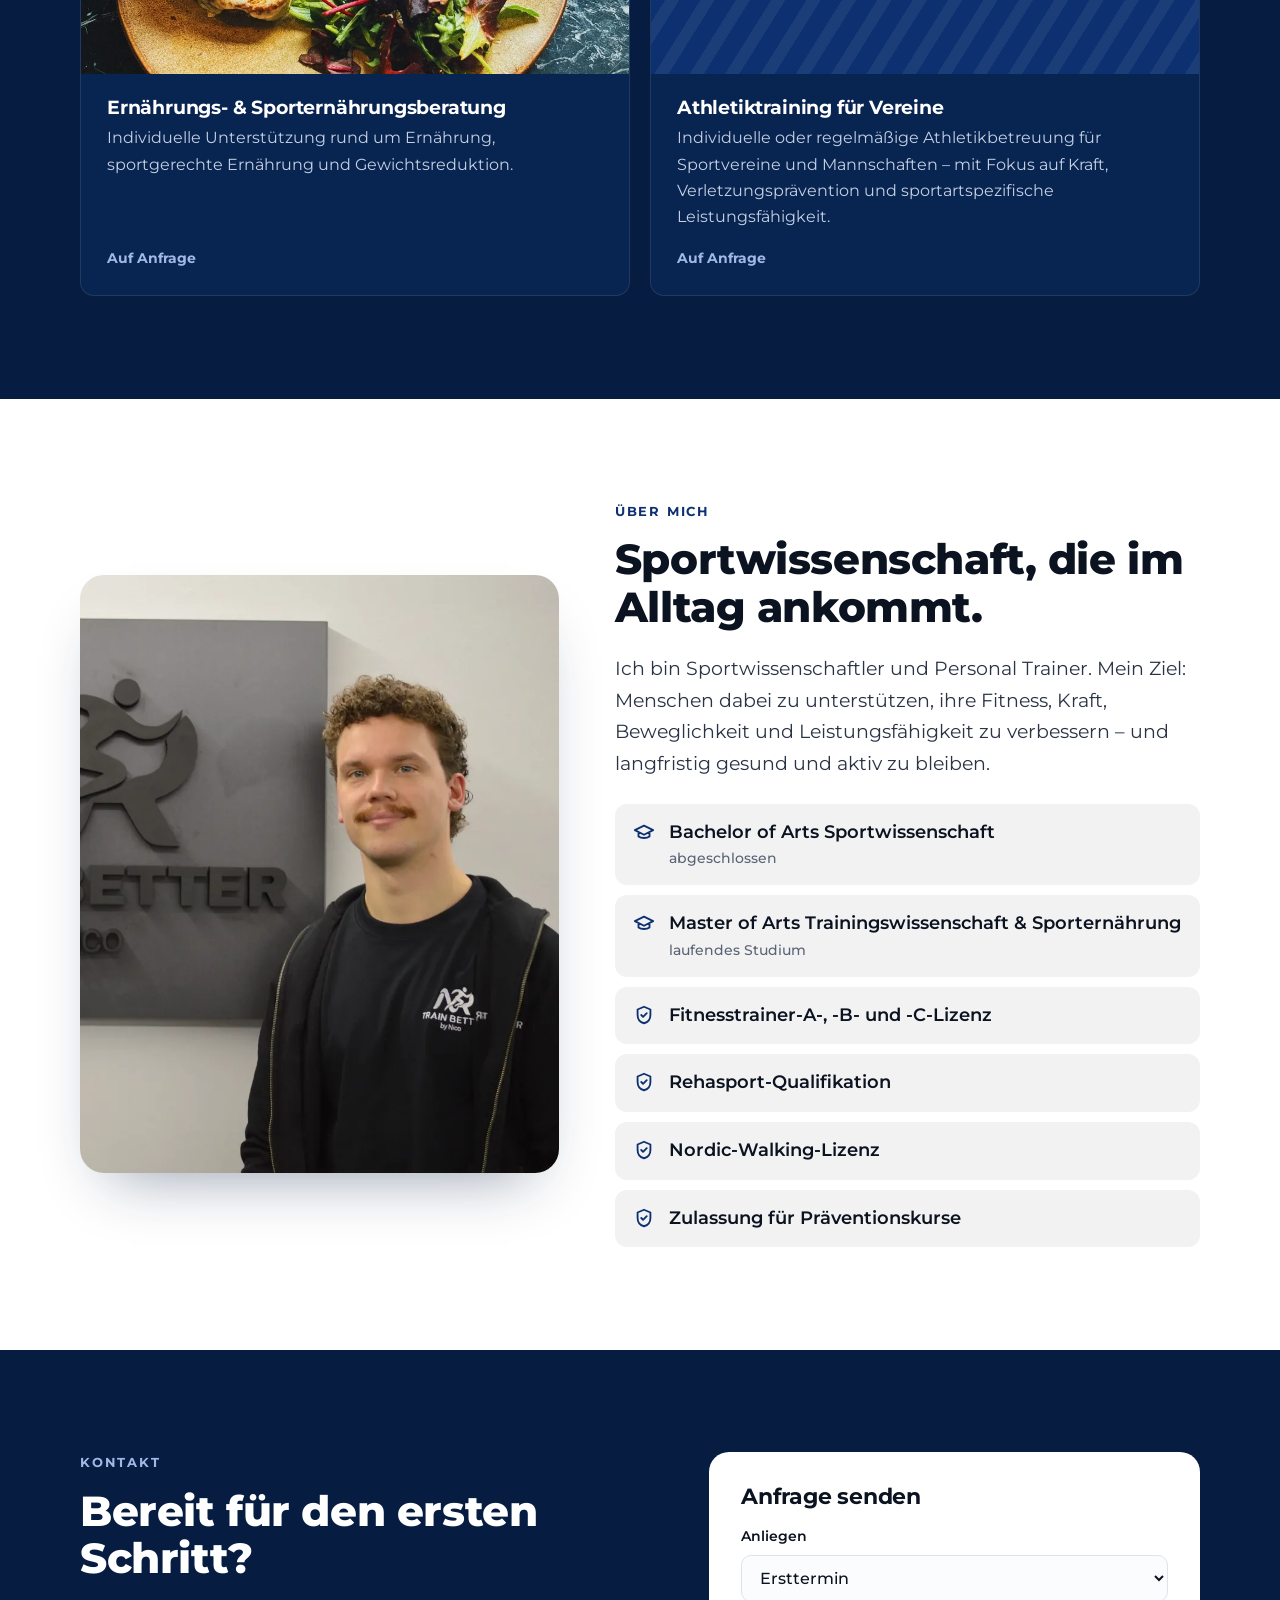
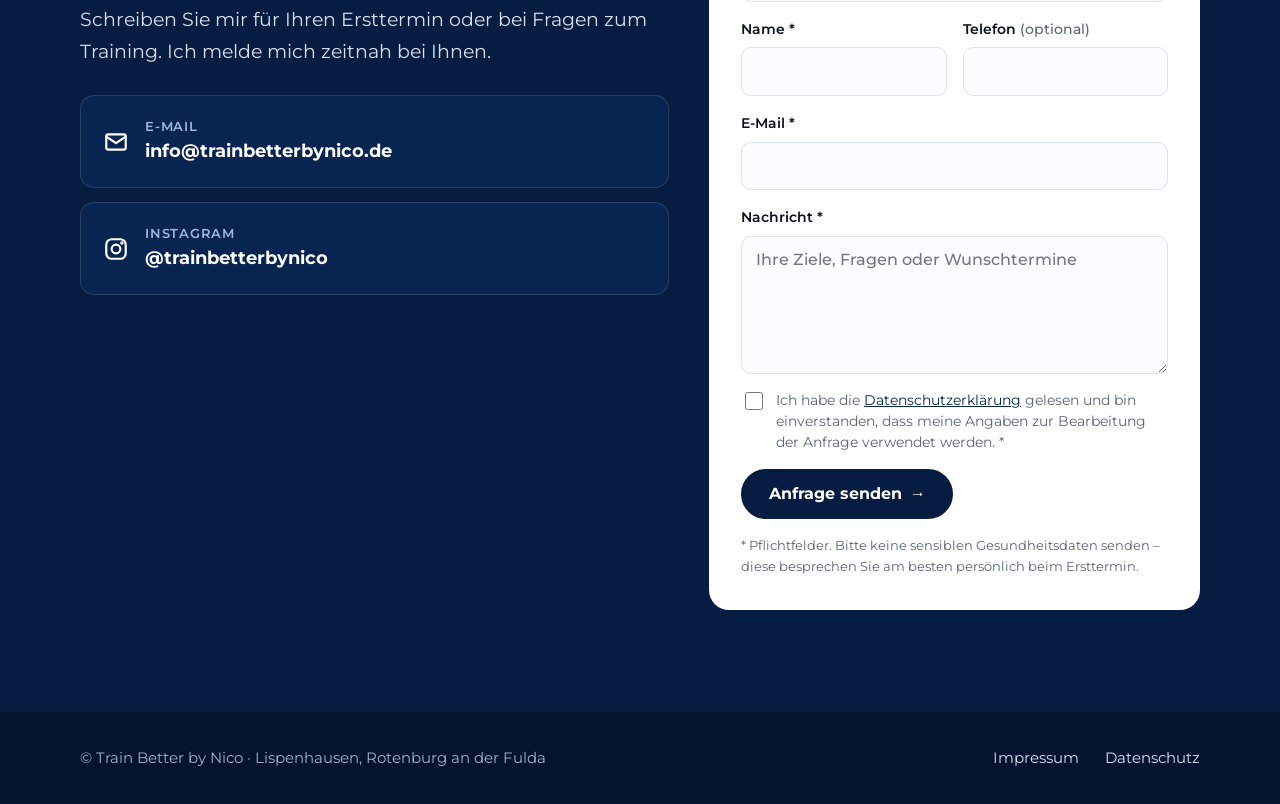
==== commit d989a408: "Jetzt-anfragen-Buttons bei jedem Preis, Formular wird vorausgefüllt Klick auf einen Preis springt zu" ====
--- a/website/index.html
+++ b/website/index.html
@@ -203,7 +203,7 @@
           <li>Auswertung der Ergebnisse</li>
           <li>Erstellung Ihrer individuellen Trainingsplanung</li>
         </ul>
-        <a class="btn btn-light" href="#kontakt">Ersttermin anfragen <span aria-hidden="true">→</span></a>
+        <a class="btn btn-light" href="#kontakt" data-anliegen="Ersttermin" data-paket="Ersttermin: Erstanamnese &amp; Trainingsplanung (85 €)">Ersttermin anfragen <span aria-hidden="true">→</span></a>
       </div>
     </div>
   </section>
@@ -262,28 +262,34 @@
           <h3>30 Minuten <span>Personal Training</span></h3>
           <div class="price-row">
             <span class="name">Einzeltraining</span><span class="val">50&nbsp;€</span>
+            <a class="price-btn" href="#kontakt" data-anliegen="Personal Training" data-paket="Einzeltraining 30 Minuten (50 €)" aria-label="Einzeltraining 30 Minuten (50 €) anfragen">Jetzt anfragen <span aria-hidden="true">→</span></a>
           </div>
           <div class="price-row">
             <span class="name">5er-Karte</span><span class="val">245&nbsp;€</span>
             <span class="per">49&nbsp;€ pro Einheit</span>
+            <a class="price-btn" href="#kontakt" data-anliegen="Personal Training" data-paket="5er-Karte à 30 Minuten (245 €)" aria-label="5er-Karte à 30 Minuten (245 €) anfragen">Jetzt anfragen <span aria-hidden="true">→</span></a>
           </div>
           <div class="price-row hl">
             <span class="name">10er-Karte <span class="save">Bester Preis</span></span><span class="val">460&nbsp;€</span>
             <span class="per">46&nbsp;€ pro Einheit · Sie sparen 40&nbsp;€</span>
+            <a class="price-btn" href="#kontakt" data-anliegen="Personal Training" data-paket="10er-Karte à 30 Minuten (460 €)" aria-label="10er-Karte à 30 Minuten (460 €) anfragen">Jetzt anfragen <span aria-hidden="true">→</span></a>
           </div>
         </div>
         <div class="price-card">
           <h3>60 Minuten <span>Personal Training</span></h3>
           <div class="price-row">
             <span class="name">Einzeltraining</span><span class="val">85&nbsp;€</span>
+            <a class="price-btn" href="#kontakt" data-anliegen="Personal Training" data-paket="Einzeltraining 60 Minuten (85 €)" aria-label="Einzeltraining 60 Minuten (85 €) anfragen">Jetzt anfragen <span aria-hidden="true">→</span></a>
           </div>
           <div class="price-row">
             <span class="name">5er-Karte</span><span class="val">415&nbsp;€</span>
             <span class="per">83&nbsp;€ pro Einheit</span>
+            <a class="price-btn" href="#kontakt" data-anliegen="Personal Training" data-paket="5er-Karte à 60 Minuten (415 €)" aria-label="5er-Karte à 60 Minuten (415 €) anfragen">Jetzt anfragen <span aria-hidden="true">→</span></a>
           </div>
           <div class="price-row hl">
             <span class="name">10er-Karte <span class="save">Bester Preis</span></span><span class="val">800&nbsp;€</span>
             <span class="per">80&nbsp;€ pro Einheit · Sie sparen 50&nbsp;€</span>
+            <a class="price-btn" href="#kontakt" data-anliegen="Personal Training" data-paket="10er-Karte à 60 Minuten (800 €)" aria-label="10er-Karte à 60 Minuten (800 €) anfragen">Jetzt anfragen <span aria-hidden="true">→</span></a>
           </div>
         </div>
       </div>
@@ -294,7 +300,7 @@
           <p class="eyebrow">Regelmäßige Trainingsbetreuung</p>
           <h3>3 oder 6 Monate – mit festem Trainingsrhythmus.</h3>
           <p>Für alle, die dranbleiben möchten: ein festes monatliches Kontingent an Trainingseinheiten, monatlich abgerechnet. Preise und Konditionen erhalten Sie gerne auf Anfrage.</p>
-          <a class="btn btn-primary" href="#kontakt" data-anliegen="Trainingsbetreuung (3 oder 6 Monate)">Konditionen anfragen</a>
+          <a class="btn btn-primary" href="#kontakt" data-anliegen="Trainingsbetreuung (3 oder 6 Monate)" data-paket="Regelmäßige Trainingsbetreuung (3 oder 6 Monate)">Konditionen anfragen</a>
         </div>
         <div class="plan-opts">
           <div><strong>1× pro Woche</strong><span>4 Einheiten / Monat</span></div>
@@ -398,7 +404,7 @@
           <label class="field"><span>Telefon <span class="opt">(optional)</span></span><input type="tel" name="telefon" maxlength="50" autocomplete="tel"></label>
         </div>
         <label class="field">E-Mail *<input type="email" name="email" required maxlength="200" autocomplete="email"></label>
-        <label class="field">Nachricht *<textarea name="nachricht" rows="5" required maxlength="5000" placeholder="Ihre Ziele, Fragen oder Wunschtermine"></textarea></label>
+        <label class="field">Nachricht *<textarea name="nachricht" id="form-nachricht" rows="5" required maxlength="5000" placeholder="Ihre Ziele, Fragen oder Wunschtermine"></textarea></label>
         <label class="check"><input type="checkbox" name="datenschutz" required> <span>Ich habe die <a href="datenschutz.html" target="_blank">Datenschutzerklärung</a> gelesen und bin einverstanden, dass meine Angaben zur Bearbeitung der Anfrage verwendet werden. *</span></label>
         <button class="btn btn-primary" type="submit">Anfrage senden <span aria-hidden="true">→</span></button>
         <p class="form-note">* Pflichtfelder. Bitte keine sensiblen Gesundheitsdaten senden – diese besprechen Sie am besten persönlich beim Ersttermin.</p>
@@ -424,8 +430,22 @@
   var t = document.getElementById('form-t');
   if (t) t.value = Math.floor(Date.now() / 1000);
   var sel = document.getElementById('form-anliegen');
+  var msg = document.getElementById('form-nachricht');
+  var lastPrefill = '';
   document.querySelectorAll('[data-anliegen]').forEach(function (a) {
-    a.addEventListener('click', function () { if (sel) sel.value = a.getAttribute('data-anliegen'); });
+    a.addEventListener('click', function () {
+      if (sel) sel.value = a.getAttribute('data-anliegen');
+      var paket = a.getAttribute('data-paket');
+      if (paket && msg && (msg.value.trim() === '' || msg.value === lastPrefill)) {
+        lastPrefill = 'Ich interessiere mich für: ' + paket + '\n\n';
+        msg.value = lastPrefill;
+      }
+      var form = document.querySelector('.contact-form');
+      if (form) {
+        form.classList.remove('flash'); void form.offsetWidth; form.classList.add('flash');
+        setTimeout(function () { var n = form.querySelector('input[name=name]'); if (n) n.focus({ preventScroll: true }); }, 600);
+      }
+    });
   });
   var msgs = {
     pflicht: 'Bitte füllen Sie alle Pflichtfelder aus und bestätigen Sie die Datenschutzerklärung.',
--- a/website/styles.css
+++ b/website/styles.css
@@ -255,6 +255,18 @@
 .price-row .name { font-weight: 600; color: var(--ink); }
 .price-row .val { font-weight: 800; font-size: 1.35rem; color: var(--ink); text-align: right; }
 .price-row .per { grid-column: 1 / -1; font-size: .88rem; color: var(--muted); margin-top: -4px; }
+.price-btn {
+  grid-column: 1 / -1; justify-self: start; margin-top: 8px;
+  display: inline-flex; align-items: center; gap: .4em; padding: .5em 1em; border-radius: 999px;
+  font-size: .85rem; font-weight: 700; text-decoration: none;
+  color: var(--btn-ghost); border: 1.5px solid var(--line); transition: background .2s, color .2s, border-color .2s;
+}
+.price-btn:hover, .price-btn:focus-visible { background: var(--btn-bg); color: var(--btn-fg); border-color: var(--btn-bg); }
+.price-row.hl .price-btn { background: var(--btn-bg); color: var(--btn-fg); border-color: var(--btn-bg); }
+.price-row.hl .price-btn:hover { background: var(--btn-hover); border-color: var(--btn-hover); }
+.contact-form.flash { animation: formflash 1.2s ease-out; }
+@keyframes formflash { 0% { box-shadow: 0 0 0 0 rgba(143,179,240,.9); } 100% { box-shadow: 0 0 0 18px rgba(143,179,240,0); } }
+@media (prefers-reduced-motion: reduce) { .contact-form.flash { animation: none; } }
 .price-row.hl { background: var(--surface-2); }
 .price-row .save { display: inline-block; margin-left: .5em; font-size: .72rem; font-weight: 700; color: var(--white); background: var(--navy-3); padding: .2em .55em; border-radius: 999px; vertical-align: middle; }
 .price-foot { margin-top: 18px; font-size: .95rem; color: var(--muted); }
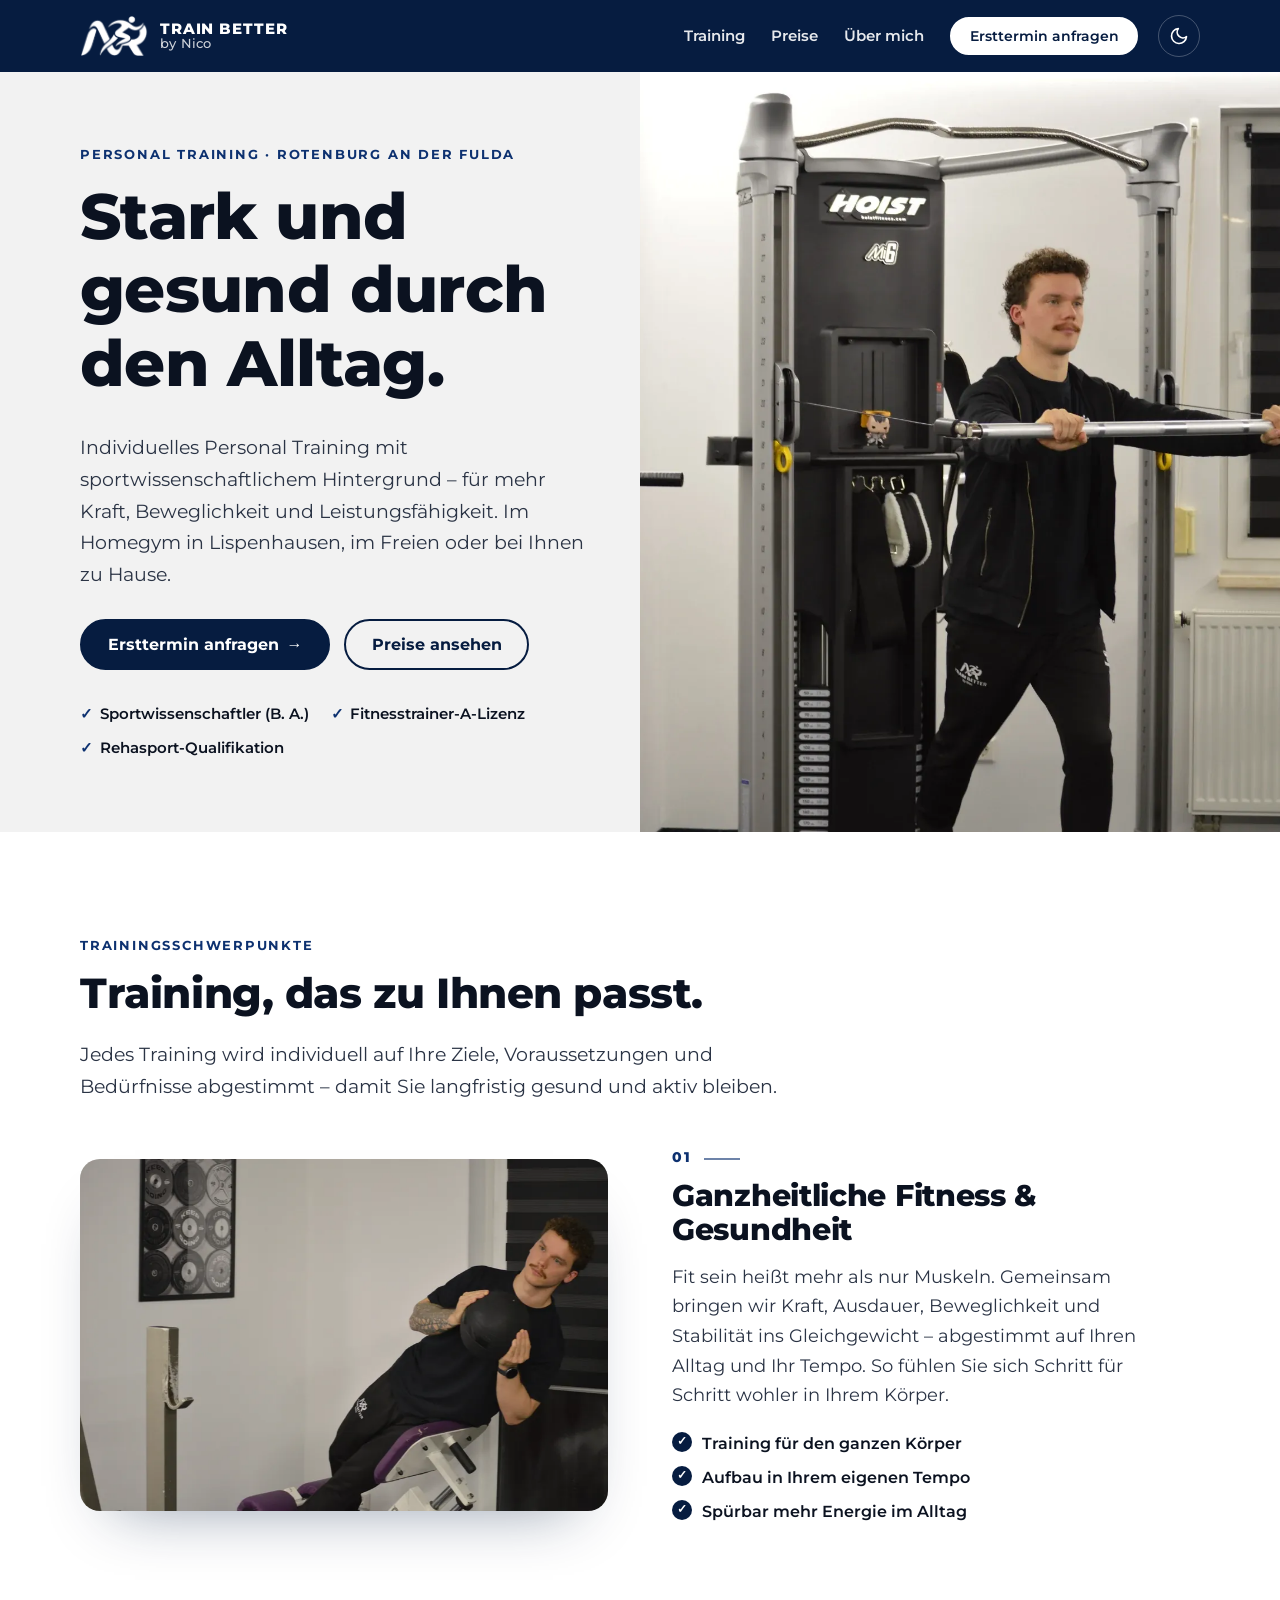
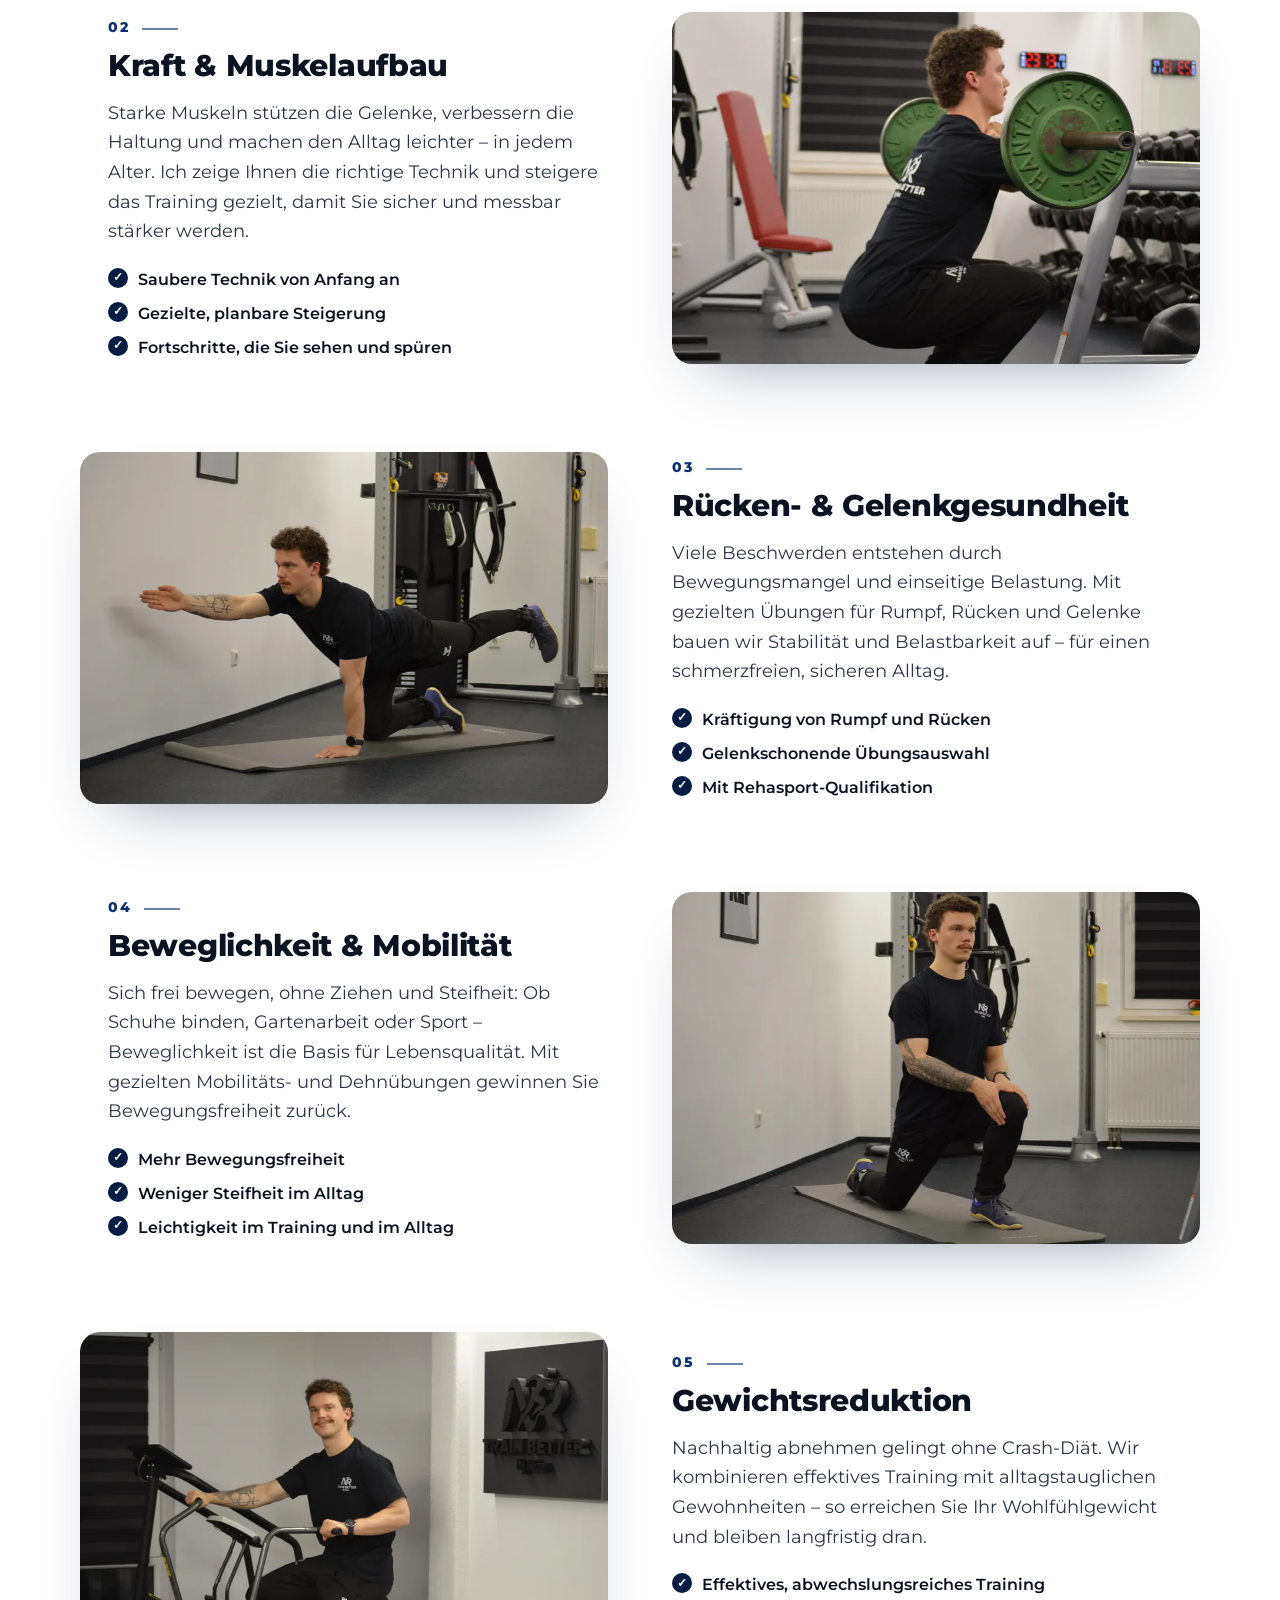
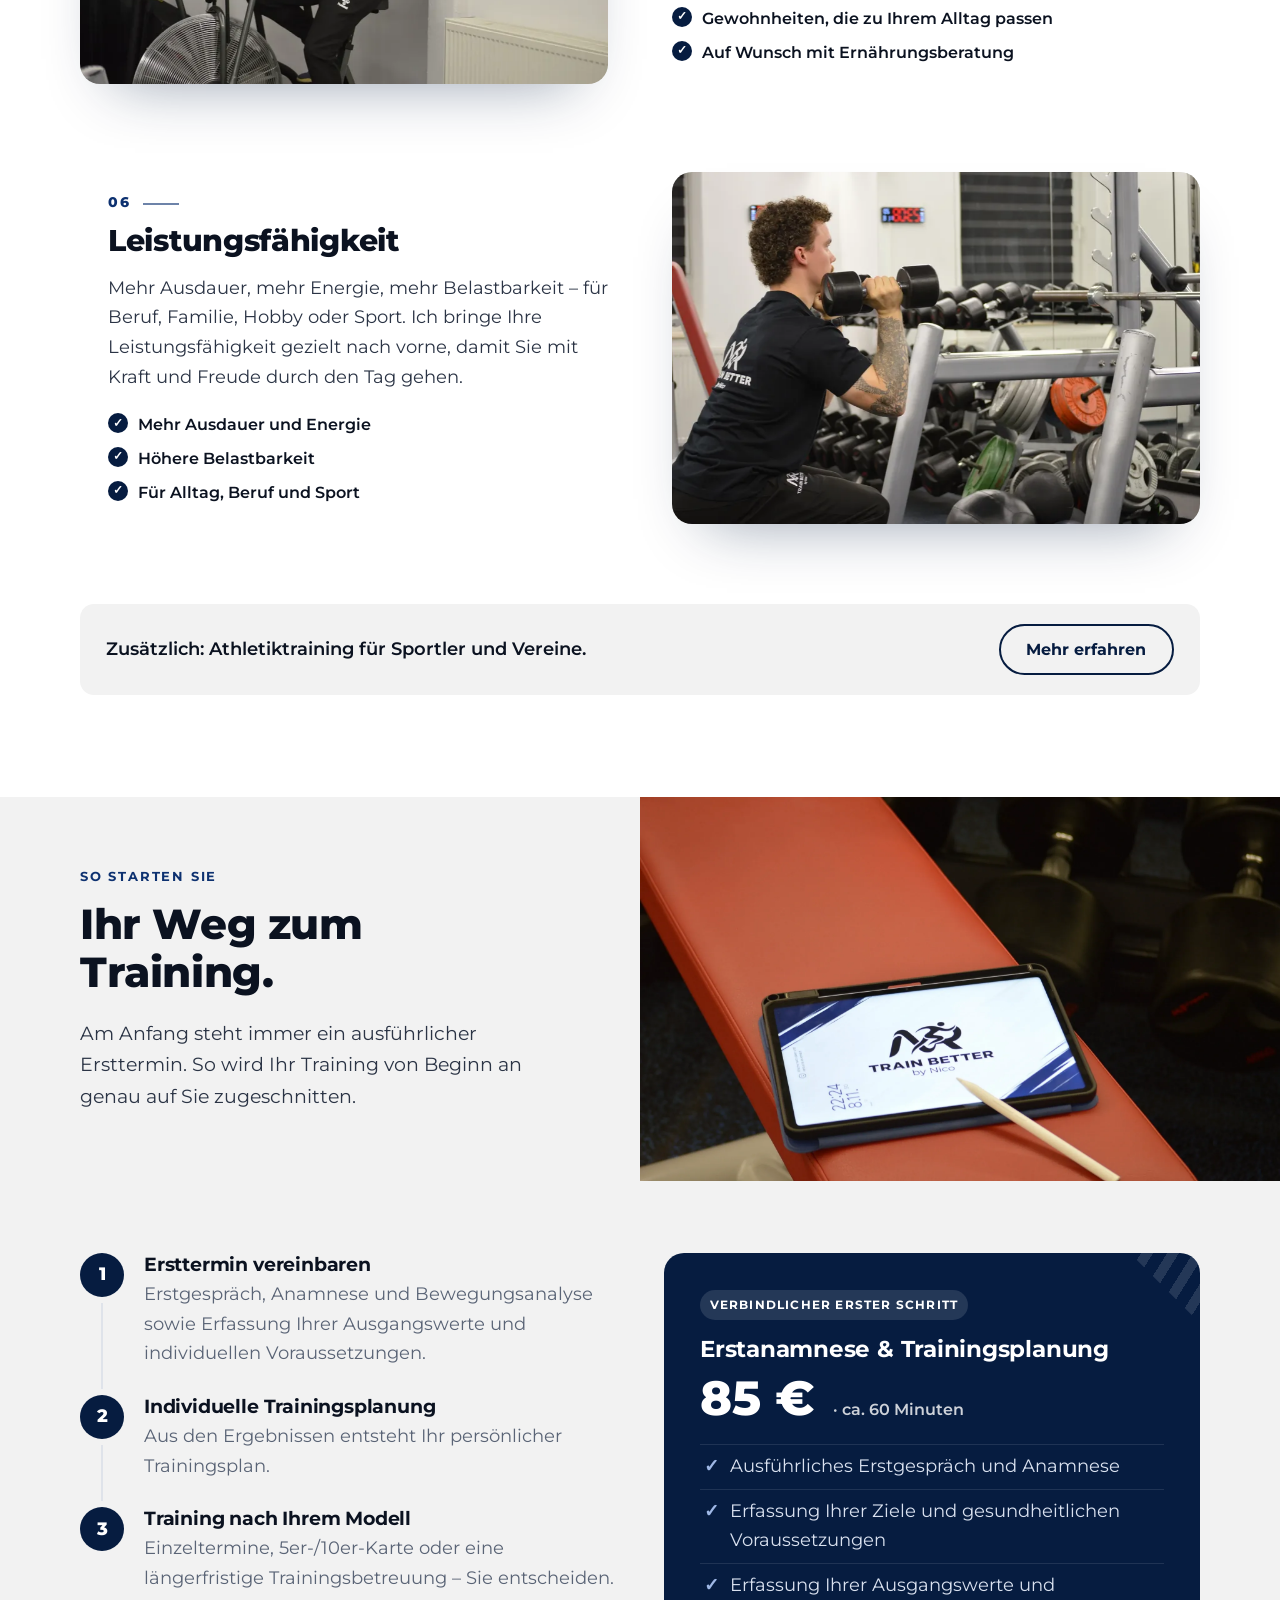
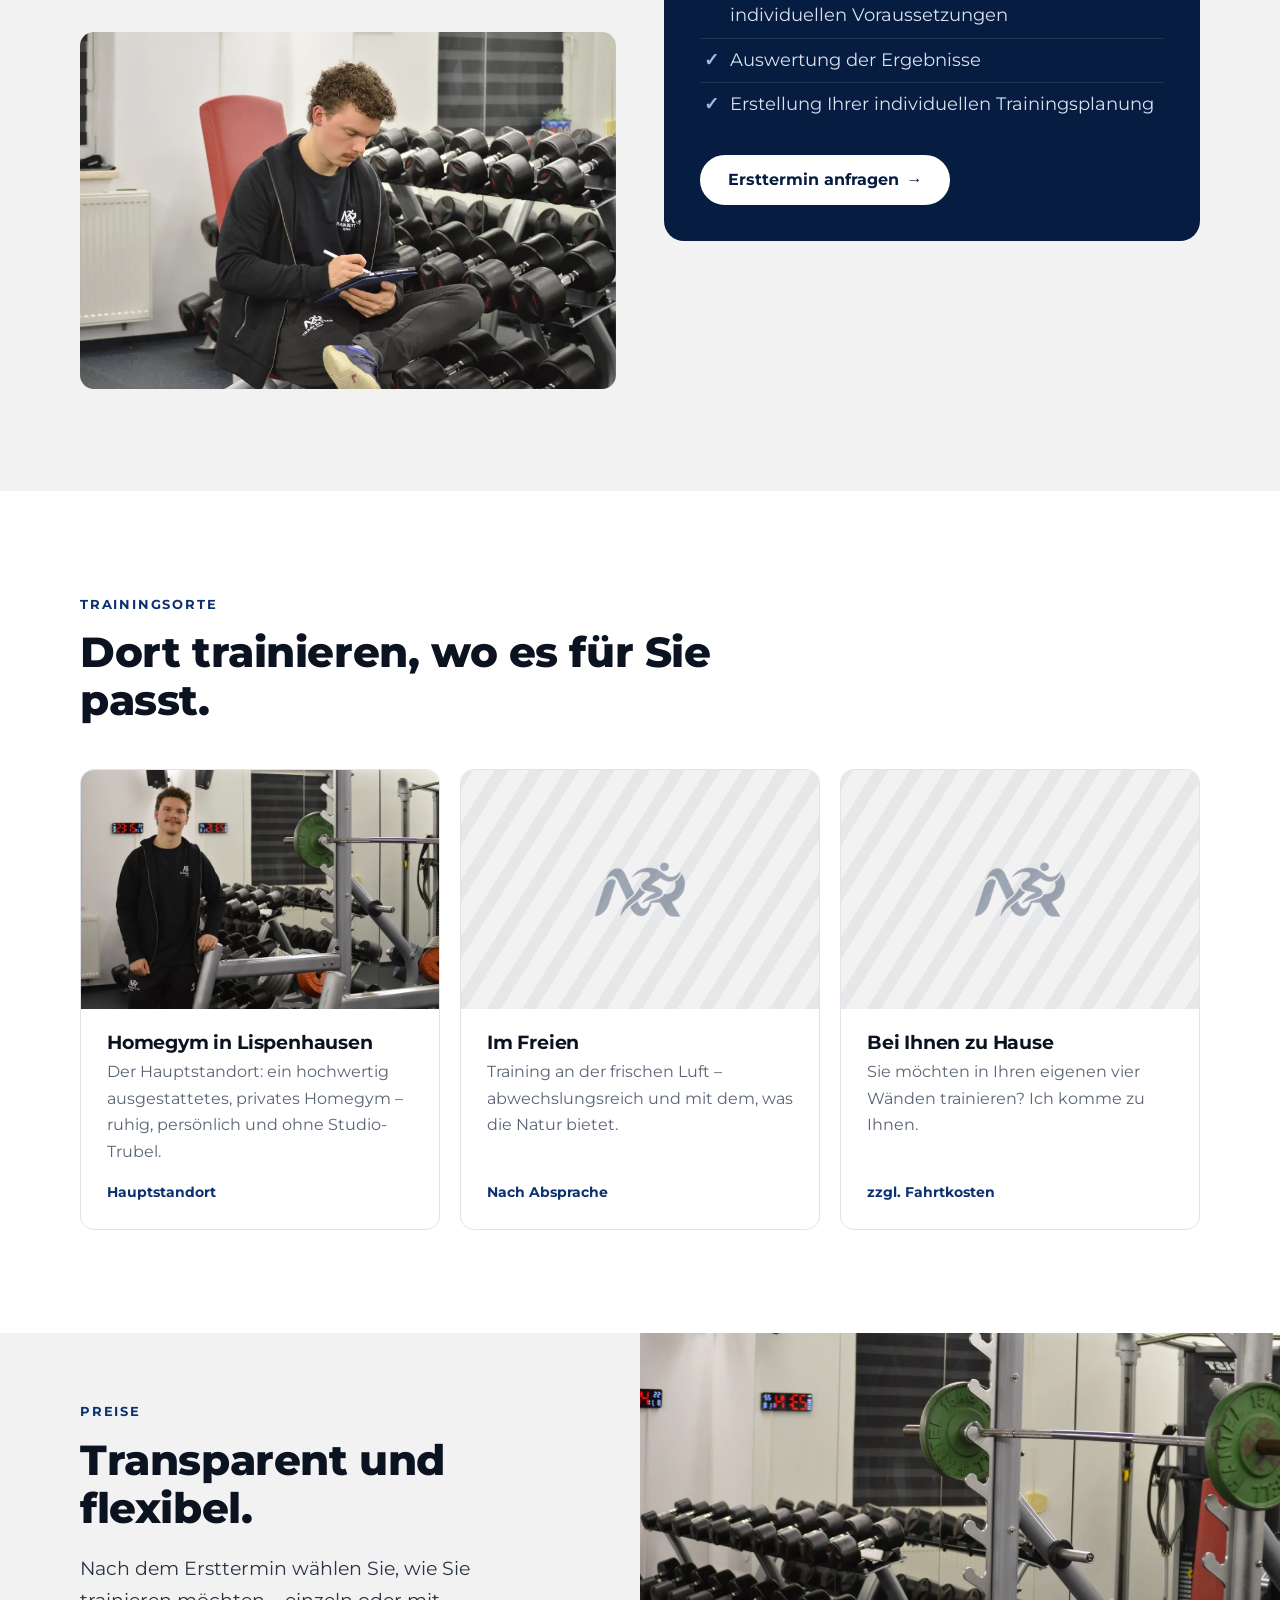
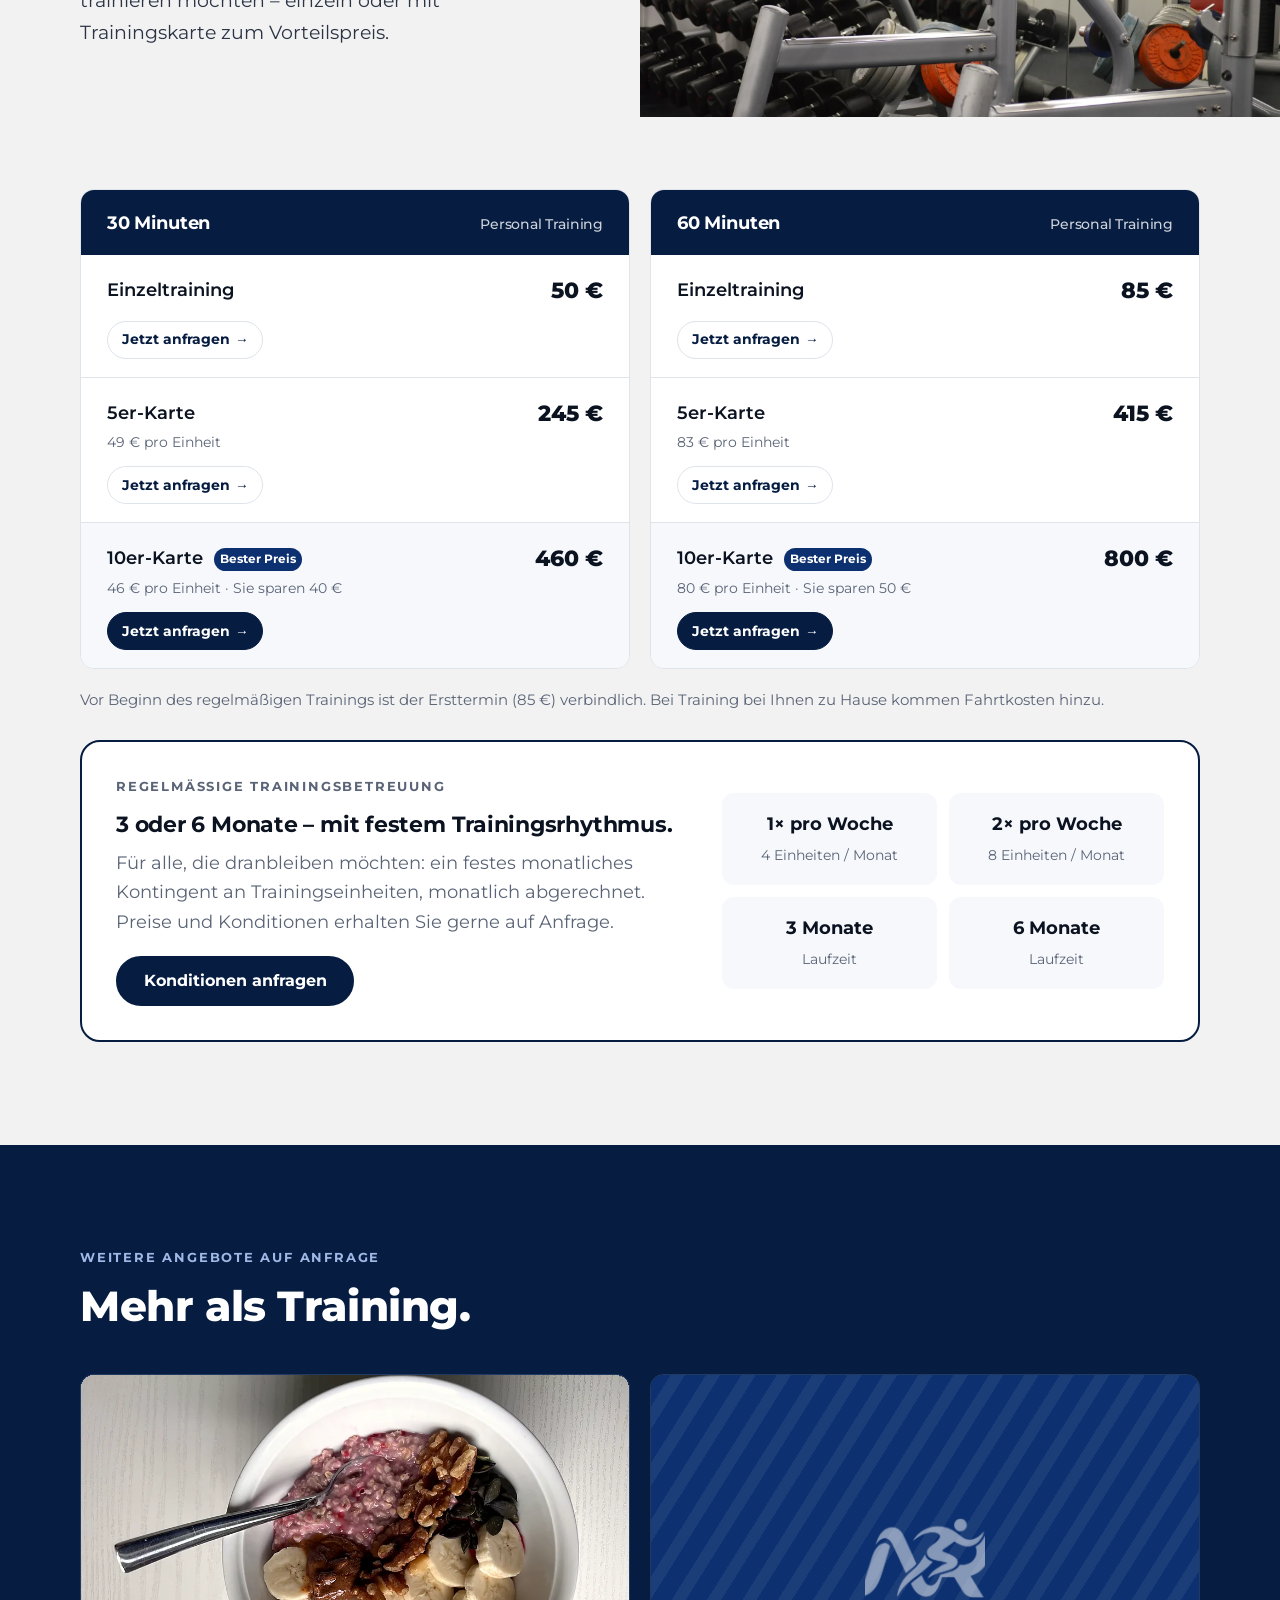
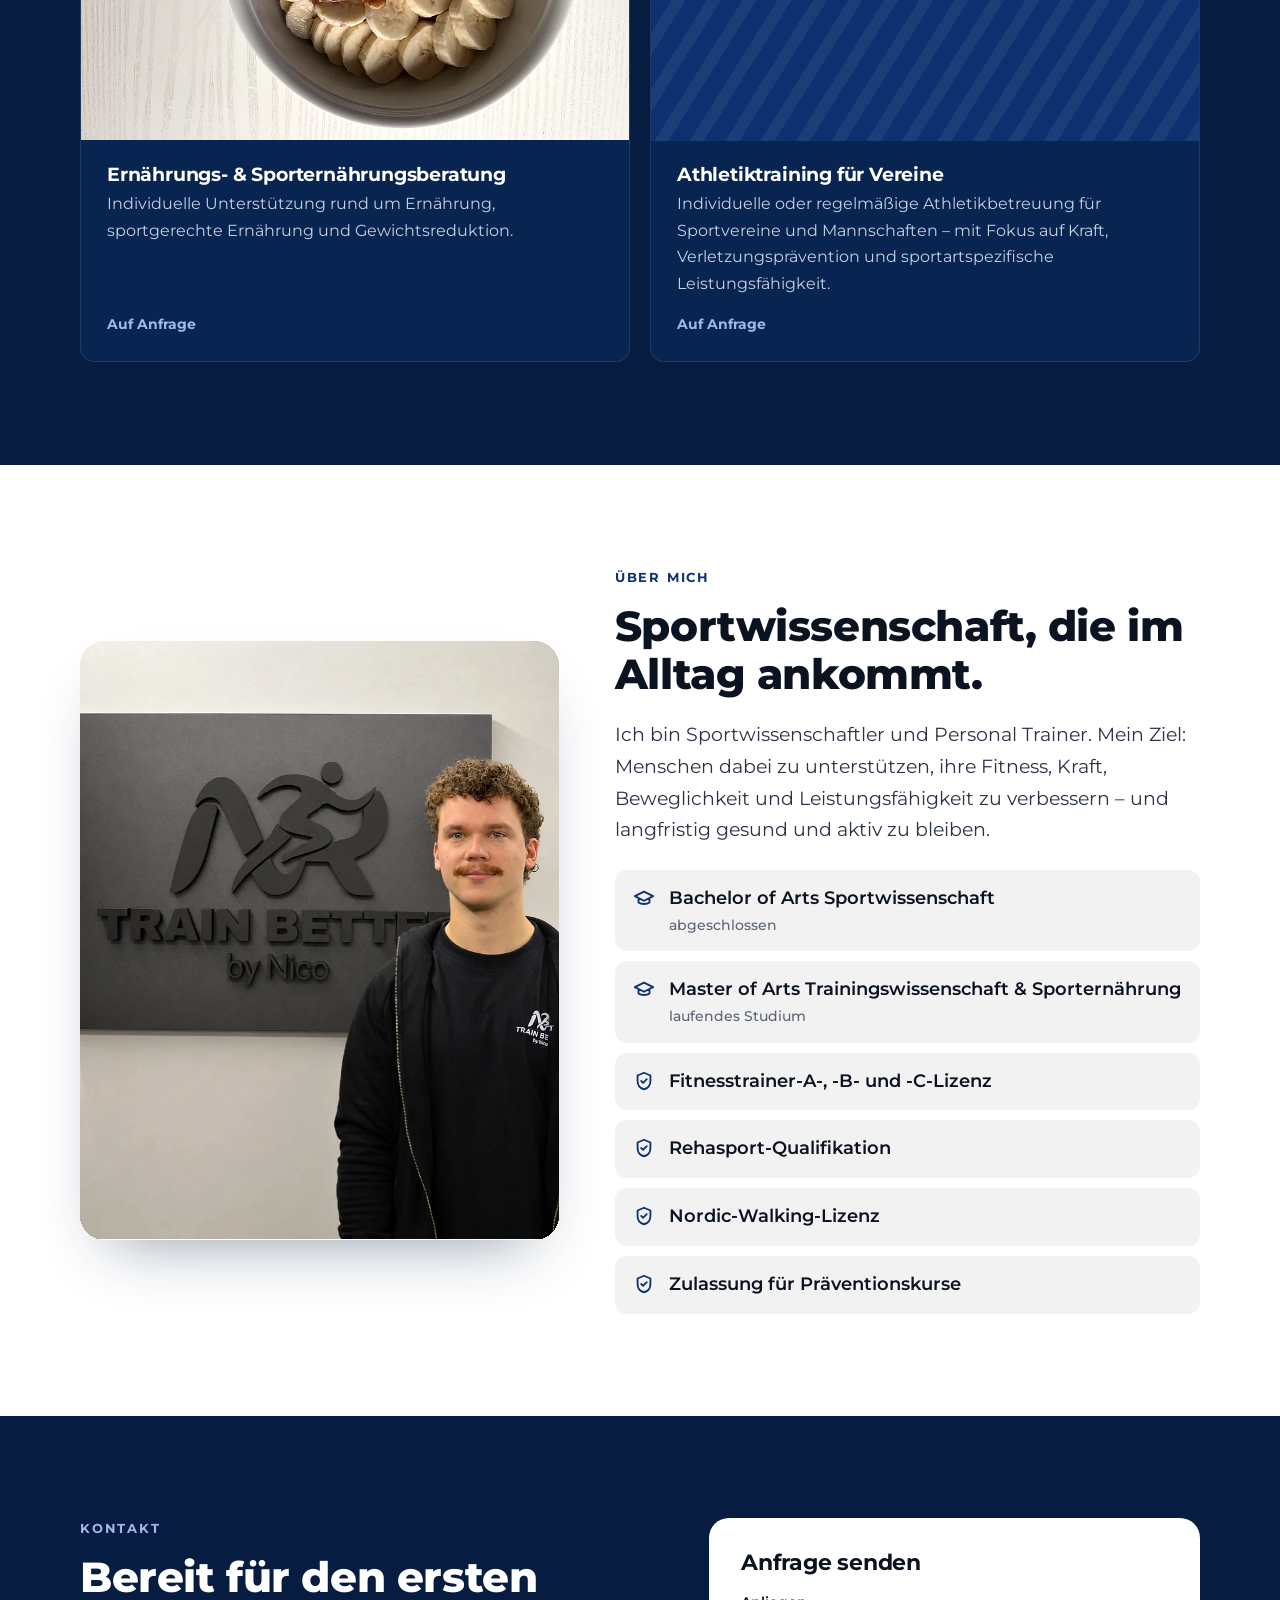
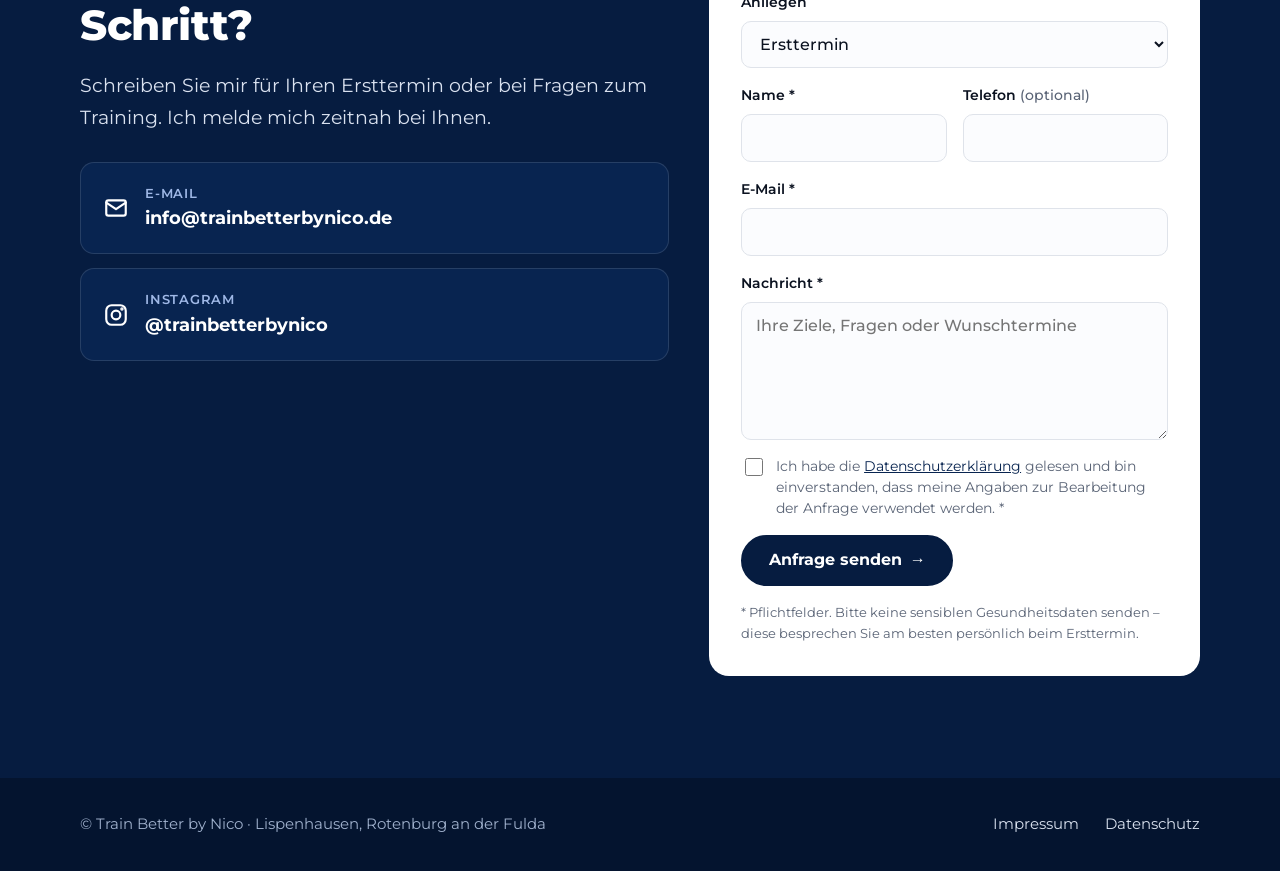
==== commit db2b5896: "Nicos neues Porträt und Ernährungsfoto, Fahrtkosten ohne Betrag - Studioporträt bei Über mich, Porri" ====
--- a/website/index.html
+++ b/website/index.html
@@ -237,7 +237,7 @@
           <div class="card-body">
           <h3>Bei Ihnen zu Hause</h3>
           <p>Sie möchten in Ihren eigenen vier Wänden trainieren? Ich komme zu Ihnen.</p>
-          <span class="tag">zzgl. Anfahrt 0,30&nbsp;€ pro km</span>
+          <span class="tag">zzgl. Fahrtkosten</span>
           </div>
         </article>
       </div>
@@ -293,7 +293,7 @@
           </div>
         </div>
       </div>
-      <p class="price-foot">Vor Beginn des regelmäßigen Trainings ist der Ersttermin (85&nbsp;€) verbindlich. Bei Training bei Ihnen zu Hause kommen Anfahrtskosten von 0,30&nbsp;€ pro Kilometer hinzu.</p>
+      <p class="price-foot">Vor Beginn des regelmäßigen Trainings ist der Ersttermin (85&nbsp;€) verbindlich. Bei Training bei Ihnen zu Hause kommen Fahrtkosten hinzu.</p>
 
       <div class="plan">
         <div>
@@ -321,7 +321,7 @@
       </div>
       <div class="grid-2">
         <article class="card photo-card loc">
-          <img src="assets/angebot-ernaehrung.webp" alt="Teller mit Avocado-Sandwich, Kirschtomaten und Salat" width="1000" height="500" loading="lazy" decoding="async">
+          <img src="assets/angebot-ernaehrung.webp" alt="Porridge-Schale mit Banane, Walnüssen und Kürbiskernen" width="1000" height="667" loading="lazy" decoding="async">
           <div class="card-body">
           <h3>Ernährungs- &amp; Sporternährungsberatung</h3>
           <p>Individuelle Unterstützung rund um Ernährung, sportgerechte Ernährung und Gewichtsreduktion.</p>
@@ -344,7 +344,7 @@
   <section id="ueber-nico">
     <div class="wrap about-grid">
       <div class="about-photo">
-        <img src="assets/nico-portrait.webp" alt="Nico in seinem Homegym vor dem Train-Better-Logo" width="800" height="1000" loading="lazy" decoding="async">
+        <img src="assets/nico-portrait.webp" alt="Porträt von Nico vor dem Train-Better-Logo" width="800" height="1000" loading="lazy" decoding="async">
       </div>
       <div>
         <p class="eyebrow">Über mich</p>
--- a/website/styles.css
+++ b/website/styles.css
@@ -164,7 +164,8 @@
 .focus-rows { display: grid; gap: clamp(48px, 7vw, 88px); }
 .focus-row { display: grid; grid-template-columns: 1fr 1fr; gap: clamp(28px, 5vw, 64px); align-items: center; }
 .focus-row:nth-child(even) .focus-img { order: 2; }
-.focus-img img { width: 100%; aspect-ratio: 3 / 2; object-fit: cover; border-radius: 20px; box-shadow: 0 30px 60px -34px var(--shadow); background: var(--bg-alt); }
+.focus-img { border-radius: 20px; overflow: hidden; box-shadow: 0 30px 60px -34px var(--shadow); background: var(--bg-alt); }
+.focus-img img { width: 100%; aspect-ratio: 3 / 2; object-fit: cover; }
 .focus-text { max-width: 500px; }
 .focus-row:nth-child(even) .focus-text { justify-self: end; }
 .focus-num { display: block; font-size: .85rem; font-weight: 800; letter-spacing: .14em; color: var(--accent); margin-bottom: .6rem; }
@@ -194,7 +195,7 @@
   background: repeating-linear-gradient(-58deg, var(--ph-stripe) 0 12px, transparent 12px 30px);
 }
 .photo-placeholder img { position: relative; width: 26%; max-width: 120px; height: auto; opacity: .35; aspect-ratio: auto; background: none; filter: var(--ph-logo-filter); }
-.ph-navy { background: var(--brand-3); aspect-ratio: 2 / 1; }
+.ph-navy { background: var(--brand-3); aspect-ratio: 3 / 2; }
 .ph-navy::before { background: repeating-linear-gradient(-58deg, rgba(255,255,255,.06) 0 12px, transparent 12px 30px); }
 .ph-navy img { opacity: .5; filter: none; }
 
@@ -240,8 +241,8 @@
 
 /* Locations */
 .photo-card.loc .card-body { display: flex; flex-direction: column; flex: 1; }
-.start-photo { margin: 12px 0 0; }
-.start-photo img { width: 100%; aspect-ratio: 3 / 2; object-fit: cover; border-radius: var(--radius); }
+.start-photo { margin: 12px 0 0; border-radius: var(--radius); overflow: hidden; }
+.start-photo img { width: 100%; aspect-ratio: 3 / 2; object-fit: cover; }
 .loc { display: flex; flex-direction: column; }
 .loc .tag { margin-top: auto; padding-top: 16px; font-size: .85rem; font-weight: 700; color: var(--accent); }
 
@@ -285,7 +286,7 @@
 .section-navy .card p { color: var(--on-brand-muted); }
 .section-navy .icon { background: var(--white); color: var(--navy); }
 .section-navy .card .tag { color: var(--on-brand-soft); }
-#weitere .photo-card img { aspect-ratio: 2 / 1; }
+#weitere .photo-card img { aspect-ratio: 3 / 2; }
 
 /* About */
 .about-grid { display: grid; grid-template-columns: .9fr 1.1fr; gap: 56px; align-items: center; }
@@ -304,7 +305,8 @@
 .quals li span { display: block; font-weight: 500; font-size: .9rem; color: var(--muted); }
 
 /* About photo */
-.about-photo img { width: 100%; aspect-ratio: 4 / 5; object-fit: cover; object-position: 60% center; border-radius: 24px; box-shadow: 0 30px 60px -30px var(--shadow); }
+.about-photo { border-radius: 24px; overflow: hidden; box-shadow: 0 30px 60px -30px var(--shadow); }
+.about-photo img { width: 100%; aspect-ratio: 4 / 5; object-fit: cover; object-position: 60% center; }
 @media (max-width: 960px) { .about-photo { max-width: 460px; } }
 
 /* Contact */
@@ -415,6 +417,18 @@
 [data-theme="dark"] .price-row .save { background: var(--btn-bg); color: var(--btn-fg); }
 [data-theme="dark"] .field input:focus, [data-theme="dark"] .field select:focus, [data-theme="dark"] .field textarea:focus { box-shadow: 0 0 0 3px rgba(143,179,240,.25); }
 
+/* Sanfter Zoom beim Überfahren der Fotos (nur mit Maus, nicht bei reduzierter Bewegung) */
+.focus-img img, .photo-card > img, .about-photo img, .start-photo img {
+  transition: transform .9s cubic-bezier(.2,.7,.2,1);
+  will-change: transform;
+}
+@media (hover: hover) and (prefers-reduced-motion: no-preference) {
+  .focus-row:hover .focus-img img,
+  .photo-card:hover > img,
+  .about-photo:hover img,
+  .start-photo:hover img { transform: scale(1.05); }
+}
+
 /* Responsive */
 @media (max-width: 900px) {
   .start-banner { flex-direction: column-reverse; align-items: stretch; min-height: 0; }
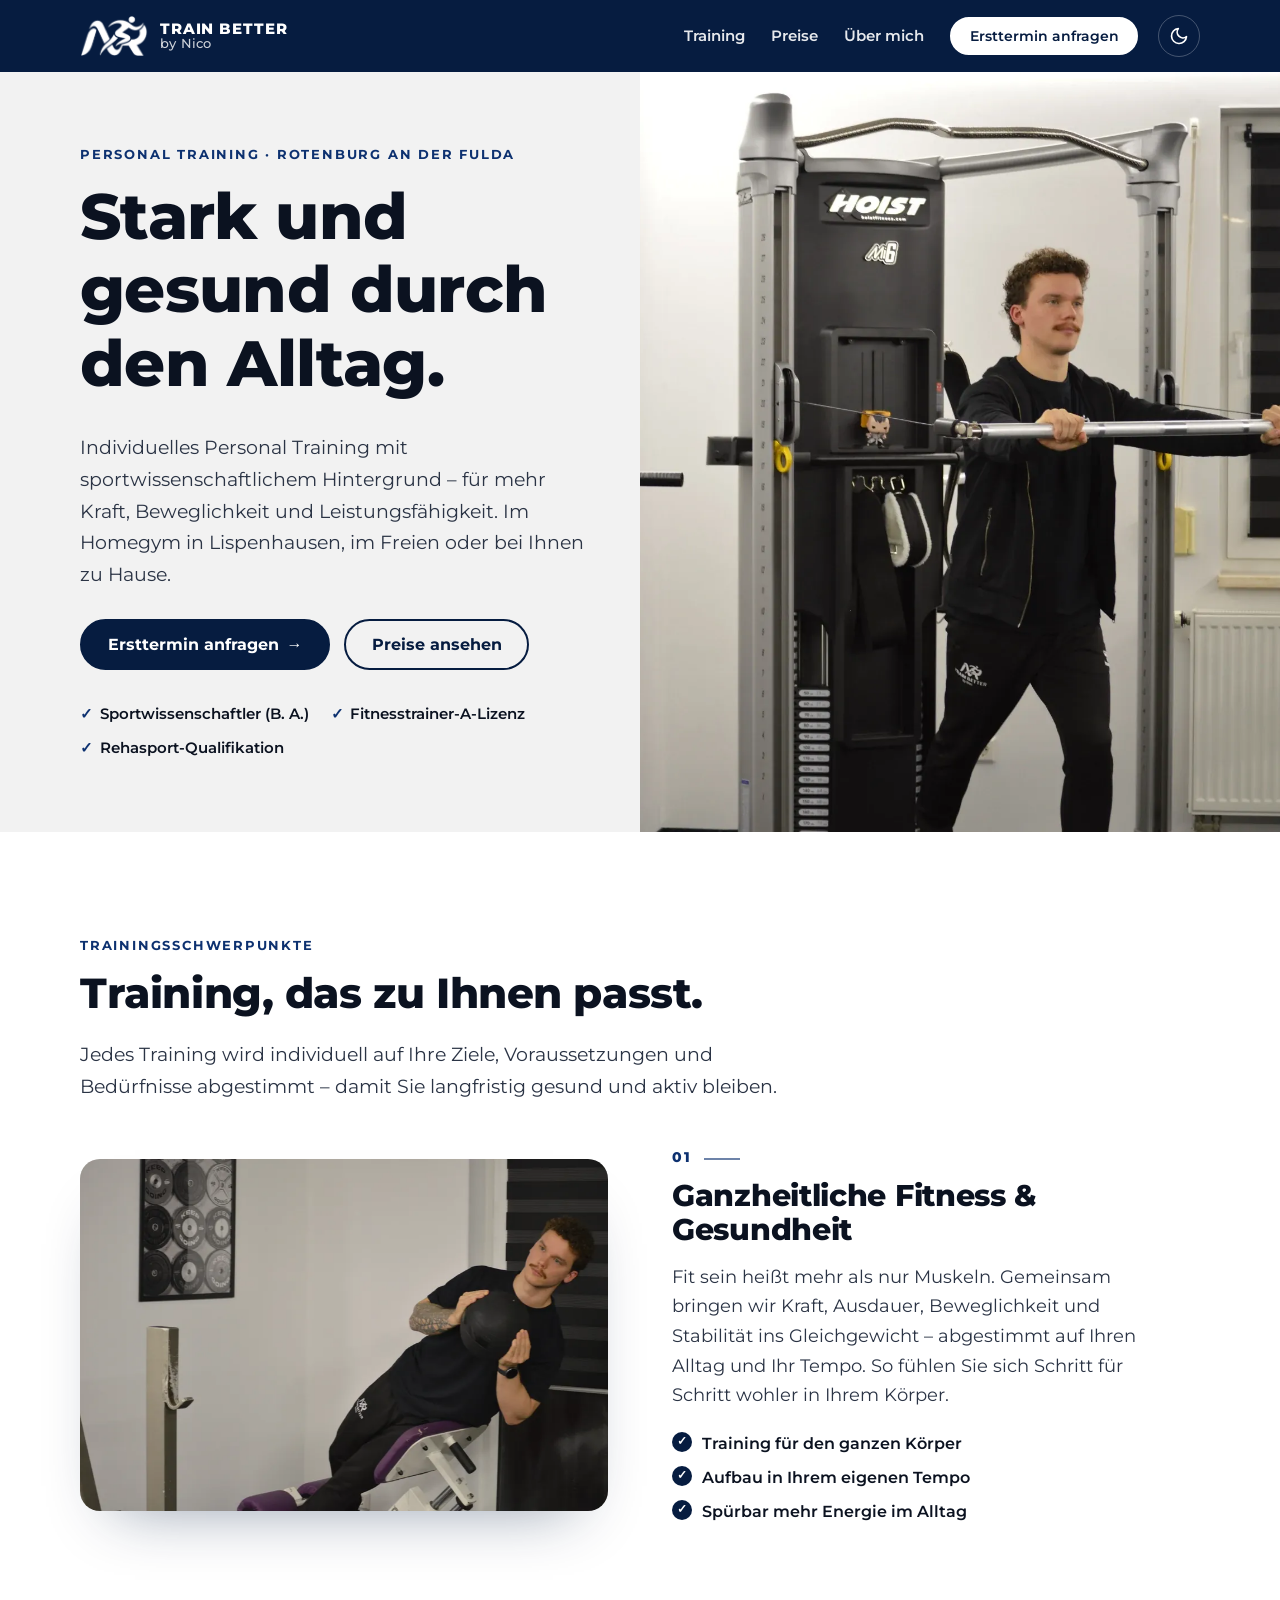
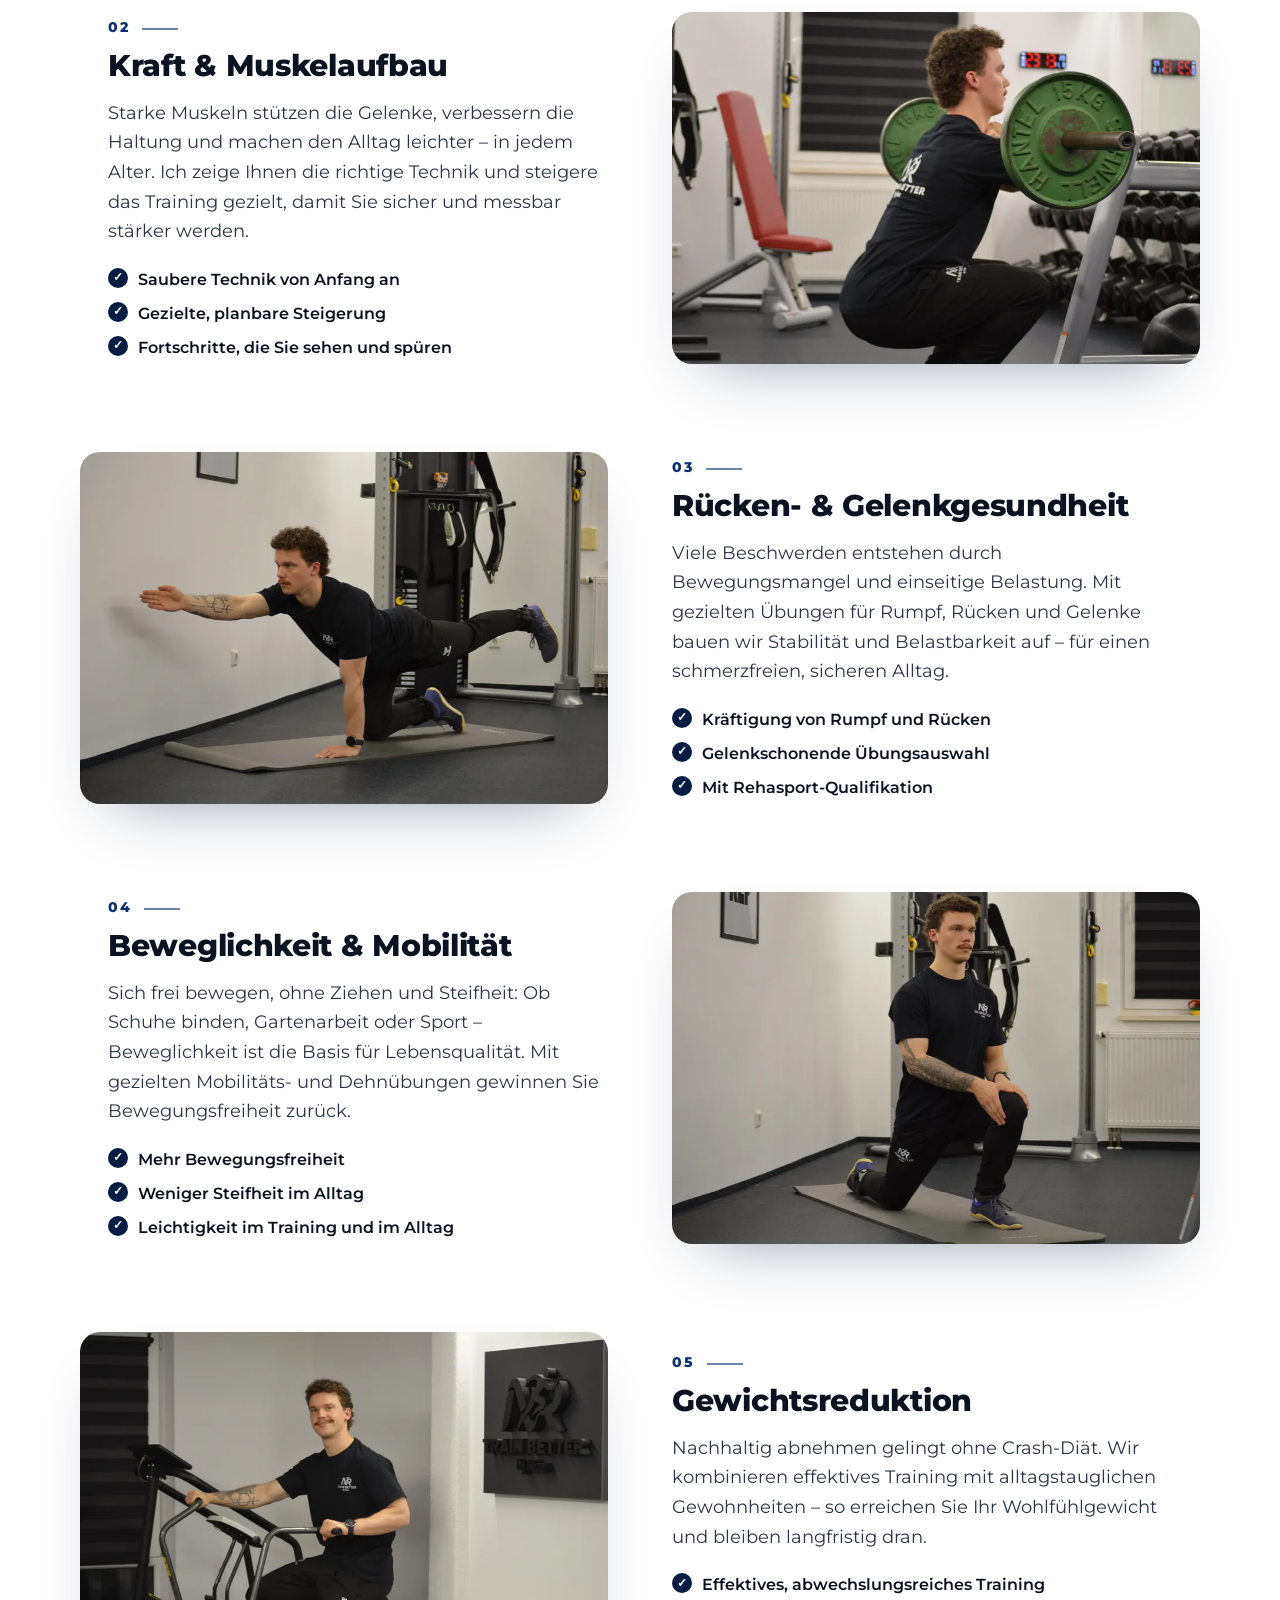
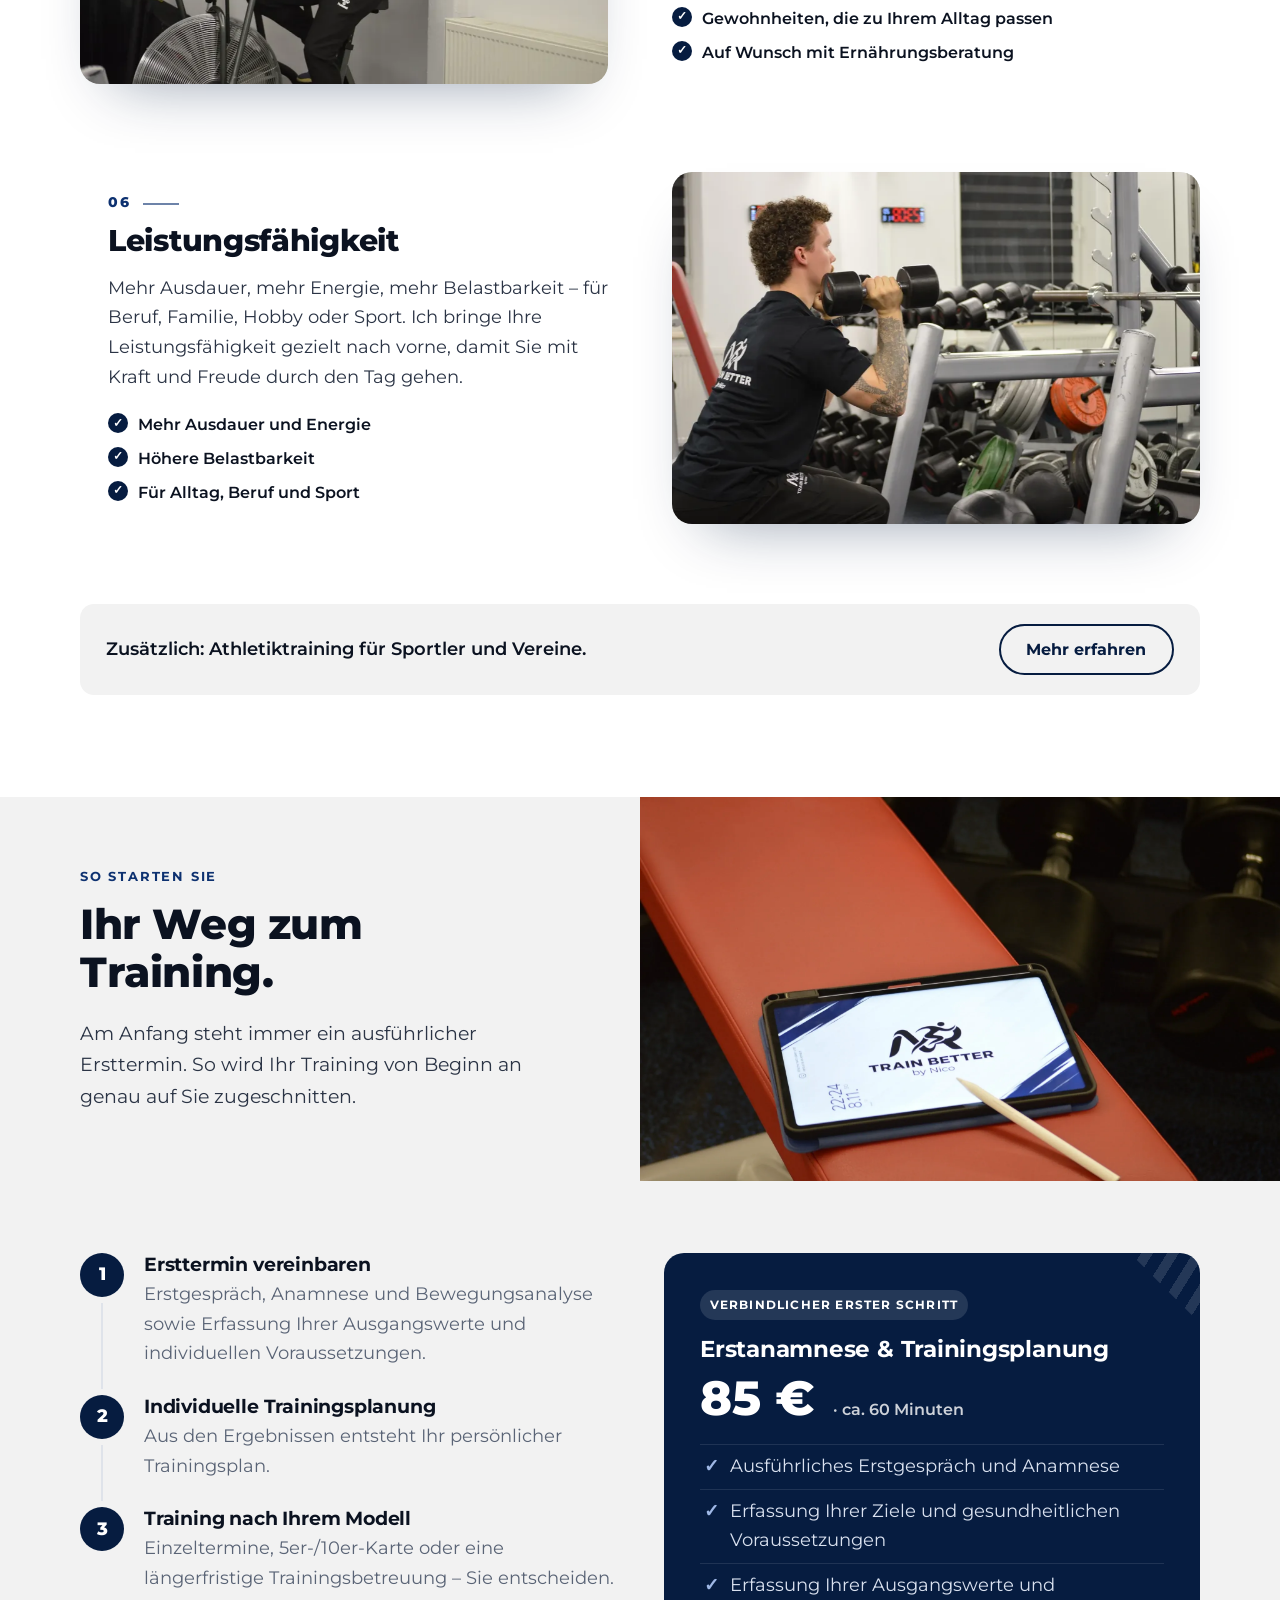
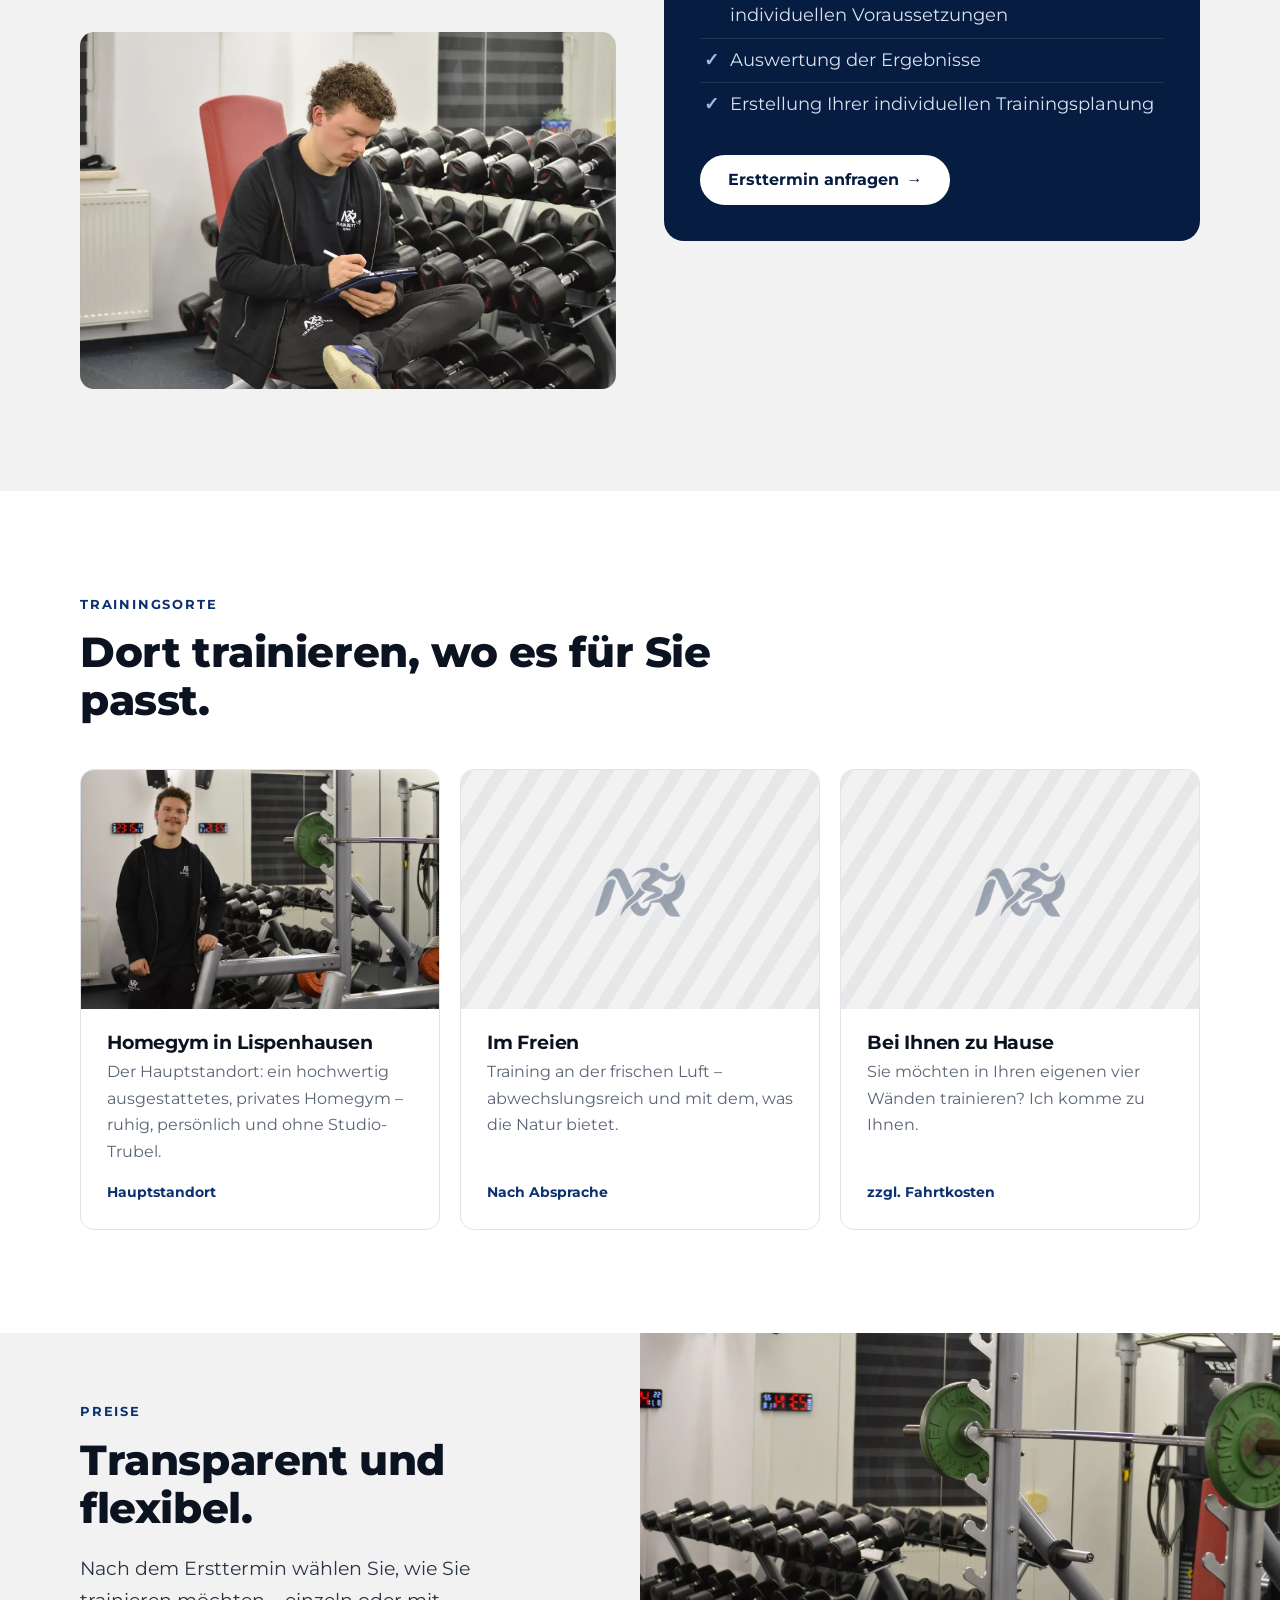
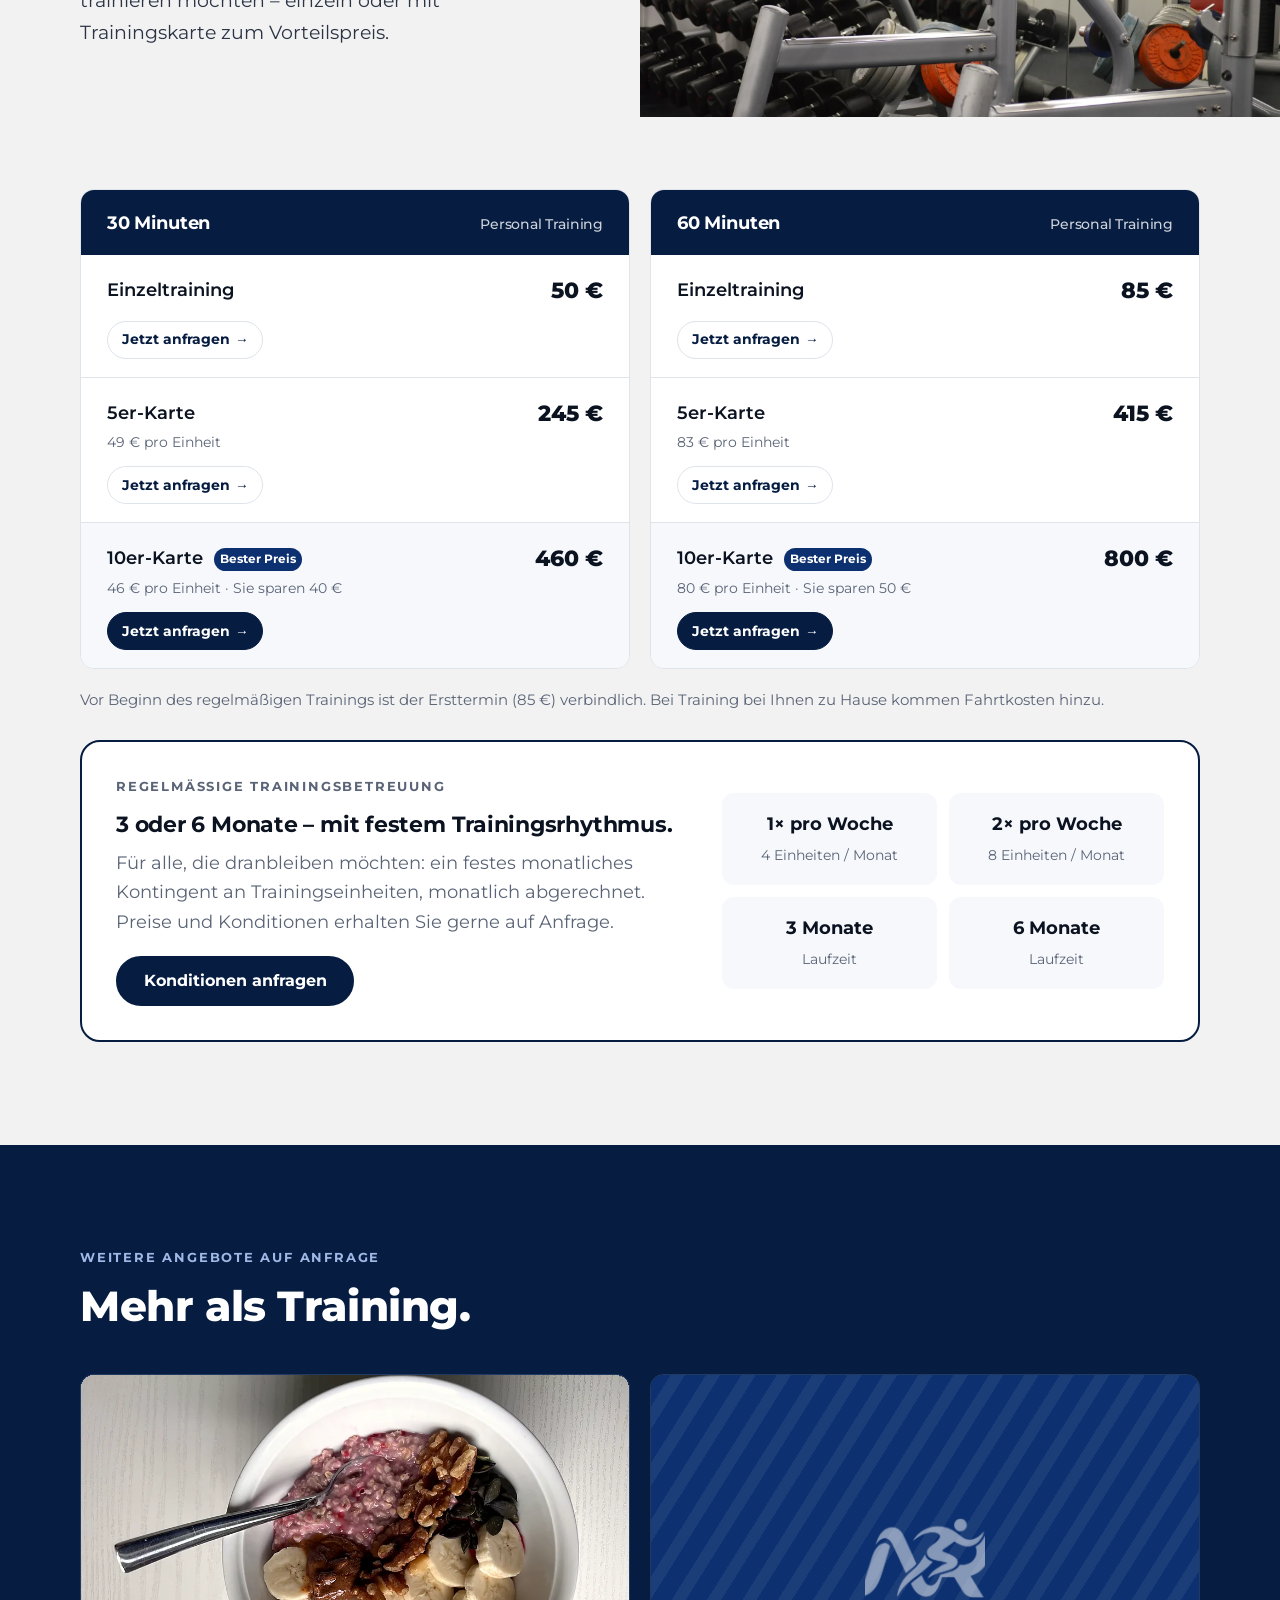
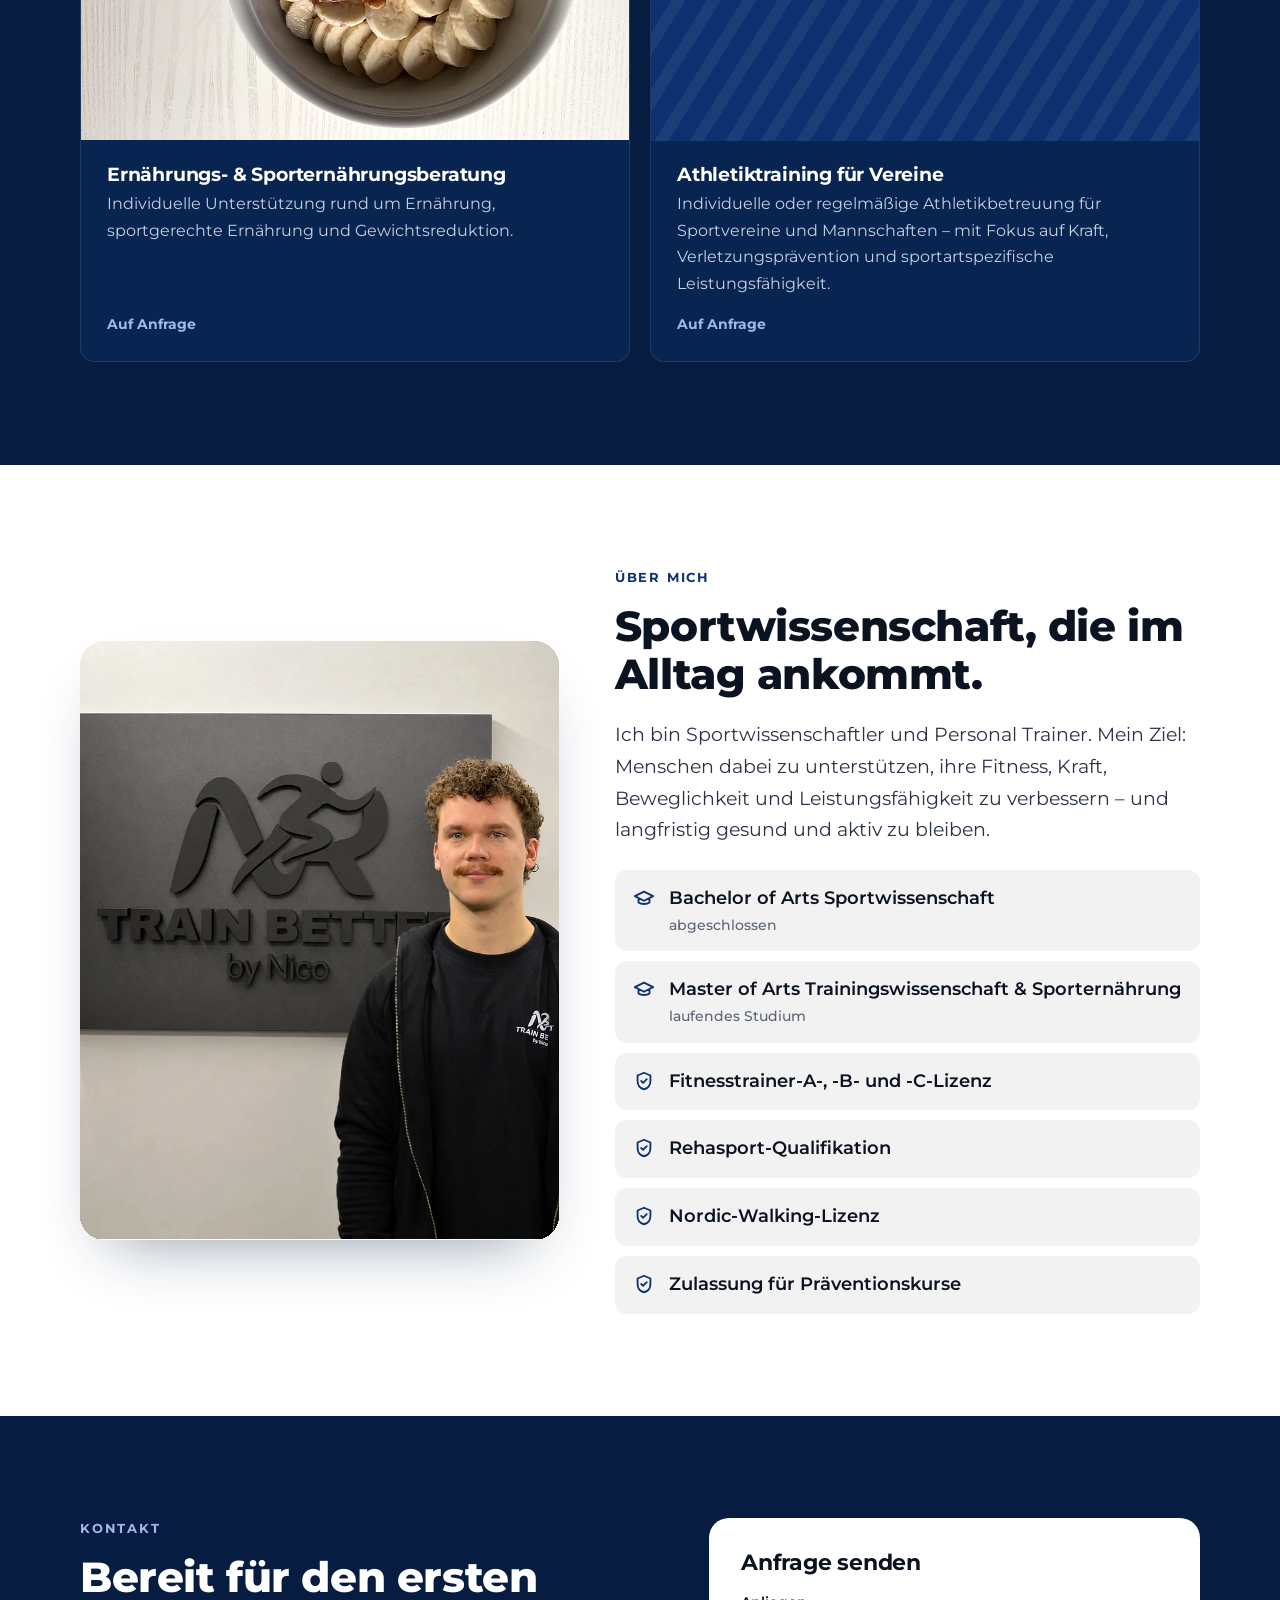
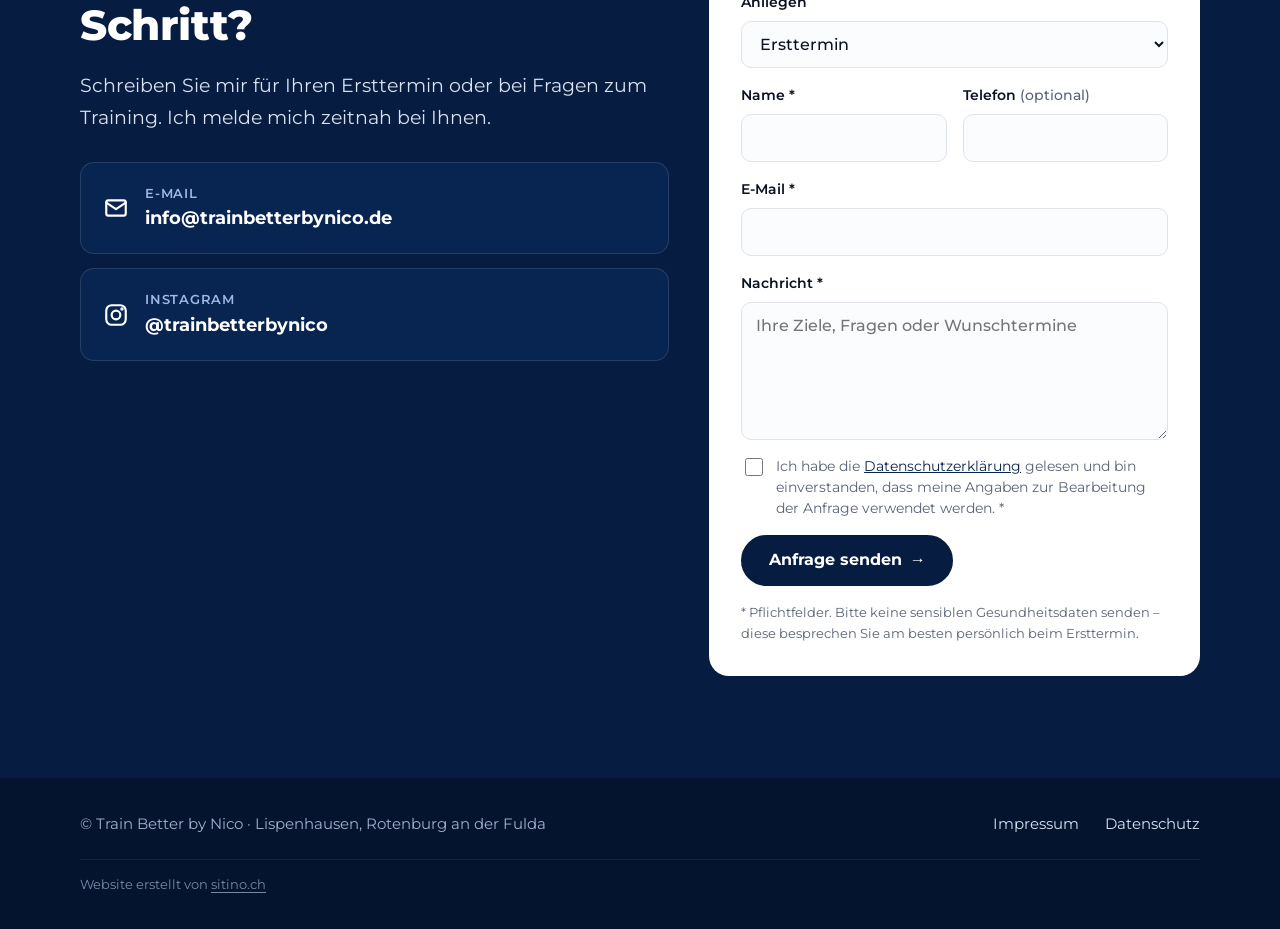
==== commit 3215acbd: "Fußzeile: Website erstellt von sitino.ch Co-Authored-By: Claude Opus 5.5 <noreply@anthropic.com> Cla" ====
--- a/website/index.html
+++ b/website/index.html
@@ -421,6 +421,7 @@
       <a href="impressum.html">Impressum</a>
       <a href="datenschutz.html">Datenschutz</a>
     </nav>
+    <p class="credit">Website erstellt von <a href="https://sitino.ch" target="_blank" rel="noopener">sitino.ch</a></p>
   </div>
 </footer>
 
--- a/website/styles.css
+++ b/website/styles.css
@@ -356,6 +356,9 @@
 .site-footer a { color: var(--on-brand); text-decoration: none; margin-left: 22px; }
 .site-footer a:hover { text-decoration: underline; }
 .site-footer nav a:first-child { margin-left: 0; }
+.site-footer .credit { flex-basis: 100%; margin: 6px 0 0; padding-top: 14px; border-top: 1px solid rgba(255,255,255,.08); font-size: .8rem; opacity: .75; }
+.site-footer .credit a { margin: 0; color: inherit; text-decoration: underline; text-underline-offset: 3px; }
+.site-footer .credit a:hover { opacity: 1; color: var(--on-brand); }
 
 /* Legal pages */
 .legal { padding: 64px 0 96px; max-width: 760px; }
